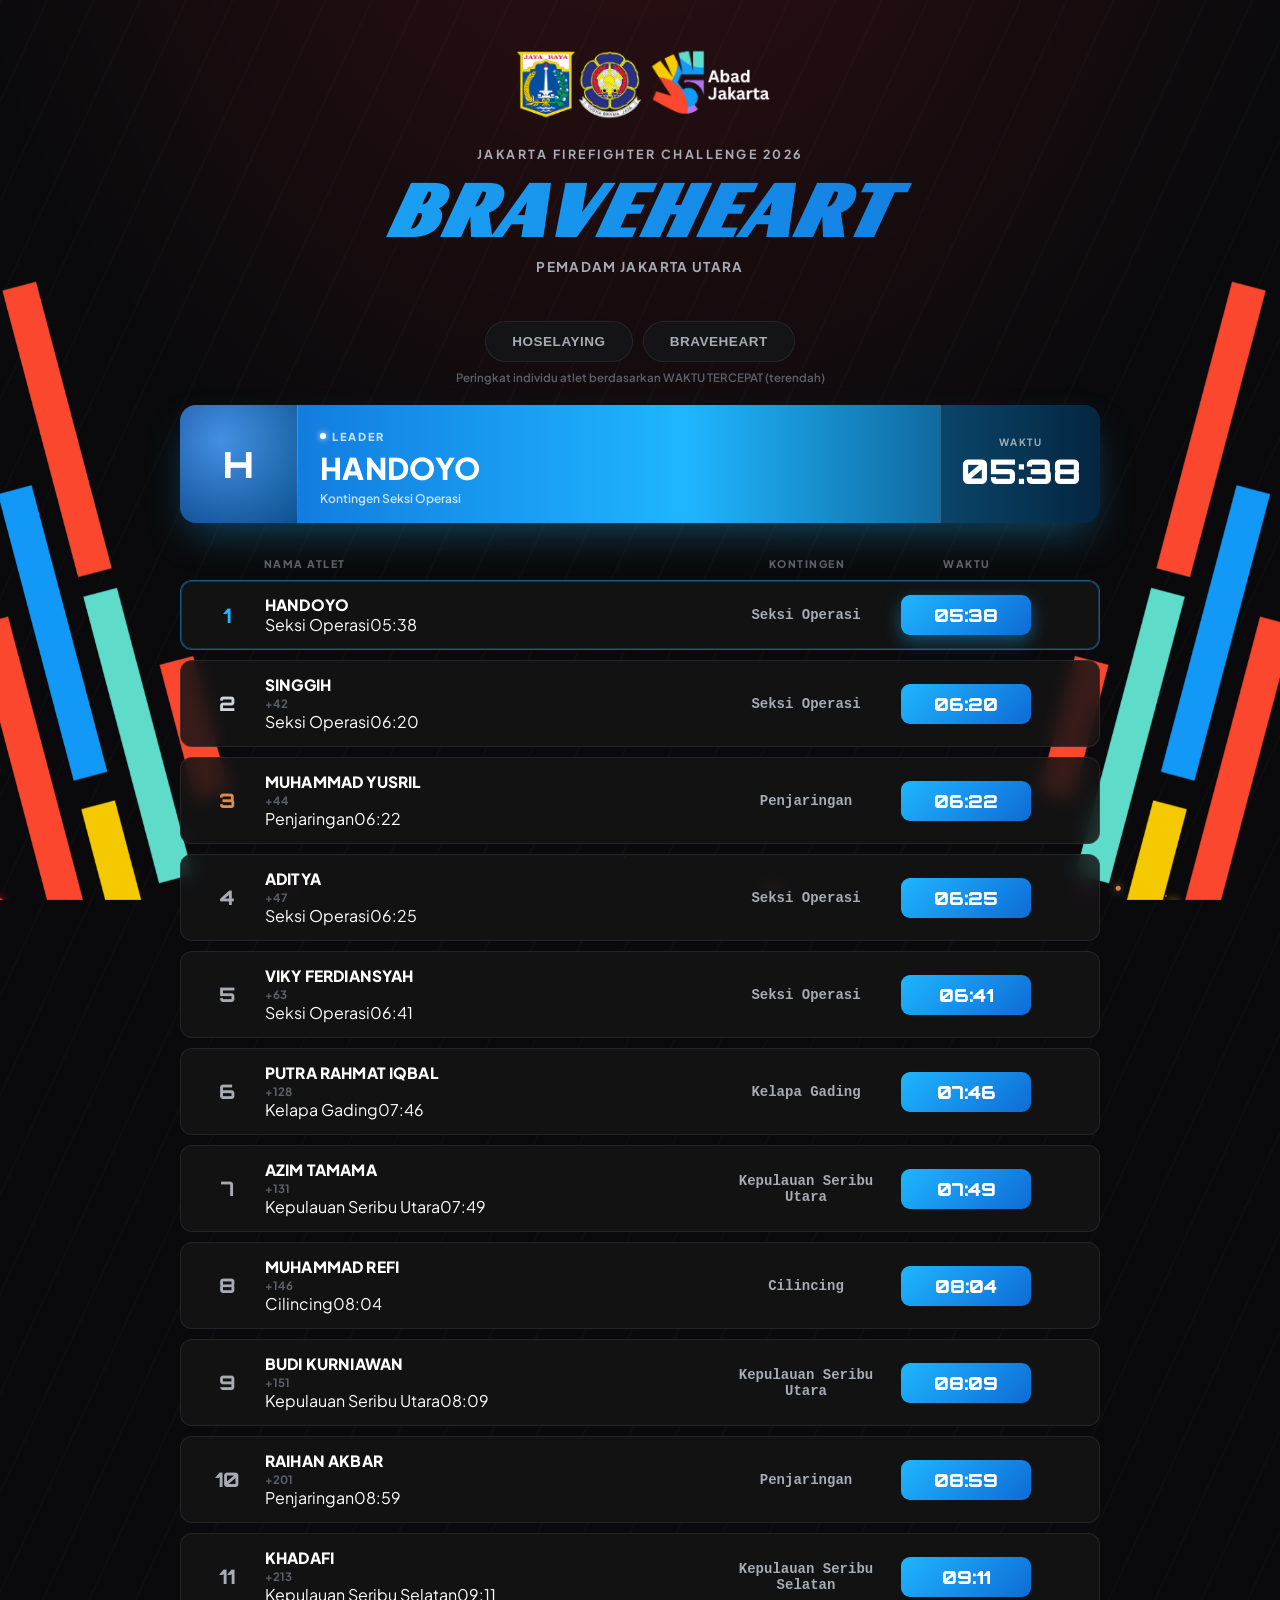
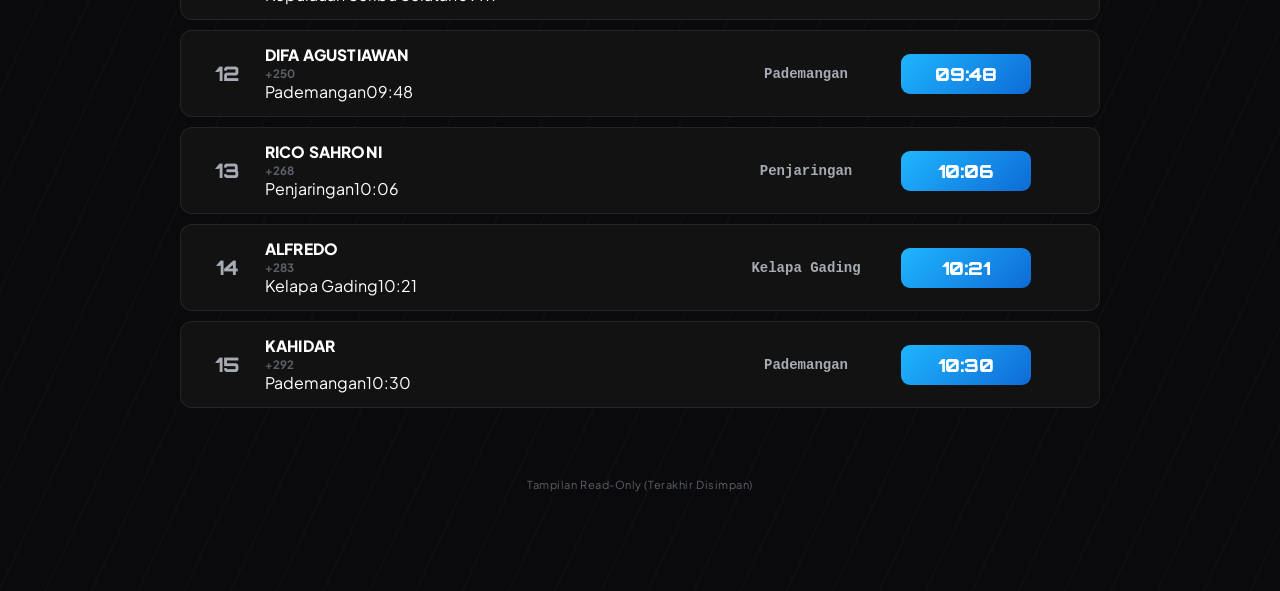
==== index.html @ 5eb6a8ad "Rename JFFC_Standing_Viewer-3.html to index.html" ====
<!DOCTYPE html>
<html lang="id">
<head>
  <meta charset="UTF-8">
  <meta name="viewport" content="width=device-width, initial-scale=1.0">
  <title>JFFC 2026 — Standing Kontingen (Read Only)</title>
  
  <!-- Memanggil Fonts (Termasuk Racing Sans One untuk gaya MotoGP) -->
  <link rel="preconnect" href="https://fonts.googleapis.com">
  <link rel="preconnect" href="https://fonts.gstatic.com" crossorigin>
  <link href="https://fonts.googleapis.com/css2?family=Orbitron:wght@600;800;900&family=Plus+Jakarta+Sans:wght@400;500;600;700;800&family=Racing+Sans+One&display=swap" rel="stylesheet">
  
  <link rel="stylesheet" href="style.css">
  <style>
    /* Menghilangkan hover klik dan menyembunyikan tombol input/delete */
    .row:hover { border-color: var(--line); background: rgba(20,20,22,0.85); cursor: default; }
    .row-actions { display: none !important; }
    .fab-stack { display: none !important; }
    .top-actions { display: none !important; }
  </style>
</head>
<body>
  
  <canvas id="fireCanvas"></canvas>
  <img src="assets/bghutjak_kiri.png" class="bg-kiri" alt="Ornamen Kiri">
  <img src="assets/bghutjak_kanan.png" class="bg-kanan" alt="Ornamen Kanan">
  
  <div id="app">

    <div class="hero">
      <img src="assets/logodamjak5.png" alt="Logo Damkar" class="main-logo">
      <div class="eyebrow">Jakarta Firefighter Challenge 2026</div>
      <h1 id="heroTitle">HOSELAYING</h1>
      <div class="sub">Pemadam Jakarta Utara</div>
    </div>

    <div class="tabs">
      <button class="tab-btn active hl" id="tabHL">Hoselaying</button>
      <button class="tab-btn" id="tabBH">Braveheart</button>
    </div>
    <div class="rule-hint" id="ruleHint">Peringkat berdasarkan Nilai Akhir/Score TERTINGGI</div>

    <div class="leader-banner" id="leaderBanner"></div>

    <div class="table-wrap cat-hl" id="tableWrap">
      <div class="table-head" id="headHL">
        <span></span><span>Kontingen</span><span style="text-align:center">Nilai</span><span style="text-align:center">Waktu</span><span style="text-align:center">Score</span><span></span>
      </div>
      <div class="table-head" id="headBH" style="display:none">
        <span></span><span>Nama Atlet</span><span style="text-align:center">Kontingen</span><span style="text-align:center">Waktu</span><span></span>
      </div>
      <div id="tableBody"></div>
    </div>
    <footer>Tampilan Read-Only (Terakhir Disimpan)</footer>
  </div>

  <script>
    const data = [{"id":"1783568136702lv8m4olq4od","kategori":"Braveheart","kontingen":"Seksi Operasi","namaAtlet":"Singgih","waktu":"06:20","score":380},{"id":"1783568634407by880n6ll7a","kategori":"Braveheart","kontingen":"Seksi Operasi","namaAtlet":"Viky Ferdiansyah","waktu":"06:41","score":401},{"id":"178356865832271t6eifddo6","kategori":"Braveheart","kontingen":"Seksi Operasi","namaAtlet":"Handoyo","waktu":"05:38","score":338},{"id":"1783568676958vb7jh1fm4fg","kategori":"Braveheart","kontingen":"Penjaringan","namaAtlet":"Raihan Akbar","waktu":"08:59","score":539},{"id":"1783568720892887e3ipnd13","kategori":"Braveheart","kontingen":"Kepulauan Seribu Utara","namaAtlet":"Budi Kurniawan","waktu":"08:09","score":489},{"id":"1783568751882sh69iyj903l","kategori":"Braveheart","kontingen":"Kelapa Gading","namaAtlet":"Alfredo","waktu":"10:21","score":621},{"id":"17835687822632am468qv7j9","kategori":"Braveheart","kontingen":"Pademangan","namaAtlet":"Kahidar","waktu":"10:30","score":630},{"id":"17835688264747qufwxn9ay8","kategori":"Braveheart","kontingen":"Penjaringan","namaAtlet":"Rico Sahroni","waktu":"10:06","score":606},{"id":"1783571895767swfv9t2103","kategori":"Braveheart","kontingen":"Cilincing","namaAtlet":"Muhammad Refi","waktu":"08:04","score":484},{"id":"17835719177348zbx0tc4pyq","kategori":"Braveheart","kontingen":"Kepulauan Seribu Selatan","namaAtlet":"Khadafi","waktu":"09:11","score":551},{"id":"1783571949579glwvq6ll4rq","kategori":"Braveheart","kontingen":"Pademangan","namaAtlet":"Difa Agustiawan","waktu":"09:48","score":588},{"id":"1783572352032p0i48je716q","kategori":"Braveheart","kontingen":"Seksi Operasi","namaAtlet":"Aditya","waktu":"06:25","score":385},{"id":"1783581178693795upj6fha5","kategori":"Braveheart","kontingen":"Kelapa Gading","namaAtlet":"Putra Rahmat Iqbal","waktu":"07:46","score":466},{"id":"1783581212555ctat87zo10k","kategori":"Braveheart","kontingen":"Penjaringan","namaAtlet":"Muhammad Yusril","waktu":"06:22","score":382},{"id":"1783581791385d3uiraj4jy7","kategori":"Braveheart","kontingen":"Kepulauan Seribu Utara","namaAtlet":"Azim Tamama","waktu":"07:49","score":469}];
    let activeCat = 'Braveheart';

    const canvas = document.getElementById('fireCanvas');
    const ctx = canvas.getContext('2d');
    let sparks = [];
    function resizeCanvas() { canvas.width = window.innerWidth; canvas.height = window.innerHeight; }
    window.addEventListener('resize', resizeCanvas); resizeCanvas();
    class Spark {
        constructor() {
            this.x = Math.random() * canvas.width;
            this.y = canvas.height + Math.random() * 100;
            this.size = Math.random() * 4 + 1;
            this.speedY = Math.random() * -3 - 1;
            this.speedX = Math.random() * 2 - 1;
            this.life = 1;
            const colors = ['#ffc93c', '#ff2d3b', '#e08a4b', '#ff7b00'];
            this.color = colors[Math.floor(Math.random() * colors.length)];
        }
        update() {
            this.x += this.speedX; this.y += this.speedY;
            if (this.size > 0.1) this.size -= 0.03;
            this.life -= 0.005;
        }
        draw() {
            ctx.globalAlpha = Math.max(0, this.life);
            ctx.fillStyle = this.color; ctx.shadowBlur = 10; ctx.shadowColor = this.color;
            ctx.beginPath(); ctx.arc(this.x, this.y, this.size, 0, Math.PI * 2); ctx.fill();
            ctx.shadowBlur = 0;
        }
    }
    function animate() {
        ctx.clearRect(0, 0, canvas.width, canvas.height);
        if (sparks.length < 150) sparks.push(new Spark());
        for (let i = 0; i < sparks.length; i++) {
            sparks[i].update(); sparks[i].draw();
            if (sparks[i].life <= 0 || sparks[i].size <= 0.1) { sparks.splice(i, 1); i--; }
        }
        requestAnimationFrame(animate);
    }
    animate();

    const leaderBanner = document.getElementById('leaderBanner');
    const tableBody = document.getElementById('tableBody');
    const tableWrap = document.getElementById('tableWrap');
    const headHL = document.getElementById('headHL');
    const headBH = document.getElementById('headBH');
    const heroTitle = document.getElementById('heroTitle');
    const ruleHint = document.getElementById('ruleHint');
    const tabHL = document.getElementById('tabHL');
    const tabBH = document.getElementById('tabBH');

    const CAT_INFO = {
      Hoselaying: { cls:'hl', rule:'Peringkat berdasarkan Nilai Akhir/Score TERTINGGI', order:'desc' },
      Braveheart: { cls:'bh', rule:'Peringkat individu atlet berdasarkan WAKTU TERCEPAT (terendah)', order:'asc' }
    };
    function fmtNum(n){ const num = Number(n)||0; return num % 1 === 0 ? num.toString() : num.toFixed(2); }
    function escapeHtml(str){ return String(str).replace(/[&<>"']/g, c => ({'&':'&amp;','<':'&lt;','>':'&gt;','"':'&quot;',"'":'&#39;'}[c])); }
    function initials(name){ return String(name).trim().split(/\s+/).map(w=>w[0]).join('').slice(0,2).toUpperCase(); }
    
    function getSorted(cat){
      const rows = data.filter(d=>d.kategori === cat);
      const order = CAT_INFO[cat].order;
      return [...rows].sort((a,b)=> order === 'asc' ? (a.score-b.score) : (b.score-a.score));
    }
    
    function render(){
      heroTitle.textContent = activeCat.toUpperCase();
      heroTitle.classList.toggle('braveheart', activeCat === 'Braveheart');
      ruleHint.textContent = CAT_INFO[activeCat].rule;
      tabHL.classList.toggle('active', activeCat==='Hoselaying');
      tabBH.classList.toggle('active', activeCat==='Braveheart');
      tableWrap.classList.toggle('cat-hl', activeCat==='Hoselaying');
      tableWrap.classList.toggle('cat-bh', activeCat==='Braveheart');
      headHL.style.display = activeCat==='Hoselaying' ? 'grid' : 'none';
      headBH.style.display = activeCat==='Braveheart' ? 'grid' : 'none';

      const info = CAT_INFO[activeCat];
      const sorted = getSorted(activeCat);
      const leaderScore = sorted.length ? sorted[0].score : 0;
      const isBH = activeCat === 'Braveheart';

      if(sorted.length === 0){
        leaderBanner.innerHTML = '<div class="leader-empty">Belum ada data untuk kategori ' + activeCat + '.</div>';
        tableBody.innerHTML = '<div class="empty-state"><p>Tabel standing masih kosong</p></div>';
        return;
      }

      const l = sorted[0];
      const leadName = isBH ? l.namaAtlet : l.kontingen;
      const leadMeta = isBH ? ('Kontingen ' + escapeHtml(l.kontingen)) : ('Nilai ' + fmtNum(l.nilai) + ' &middot; Waktu ' + (l.waktu || '—'));
      leaderBanner.innerHTML = `
        <div class="leader-card ${info.cls}">
          <div class="leader-avatar">${initials(leadName)}</div>
          <div class="leader-mid">
            <div class="leader-tag"><span class="dot"></span>Leader</div>
            <div class="leader-name">${escapeHtml(leadName)}</div>
            <div class="leader-meta">${leadMeta}</div>
          </div>
          <div class="leader-score-box">
            <div class="lbl">${isBH ? 'Waktu' : 'Score'}</div>
            <div class="val">${isBH ? (l.waktu || fmtNum(l.score)) : fmtNum(l.score)}</div>
          </div>
        </div>`;

      tableBody.innerHTML = sorted.map((row, i)=>{
        const rank = i+1;
        let gapHtml = '';
        if(rank > 1){
          const diff = info.order === 'asc' ? (row.score - leaderScore) : (leaderScore - row.score);
          gapHtml = '<div class="gap">' + (info.order === 'asc' ? '+' : '-') + fmtNum(Math.abs(diff)) + '</div>';
        }
        if(isBH){
          return `
          <div class="row rank-${rank} bh">
            <div class="rank-num">${rank}</div>
            <div class="name-cell">
              <div class="nm">${escapeHtml(row.namaAtlet)}</div>${gapHtml}
              <div class="sub-data"><span>${escapeHtml(row.kontingen)}</span><span>${row.waktu || '—'}</span></div>
            </div>
            <div class="data-cell"><div class="v">${escapeHtml(row.kontingen)}</div></div>
            <div class="score-box bh"><div class="v">${row.waktu || fmtNum(row.score)}</div></div>
          </div>`;
        }
        return `
        <div class="row rank-${rank} hl">
          <div class="rank-num">${rank}</div>
          <div class="name-cell">
            <div class="nm">${escapeHtml(row.kontingen)}</div>${gapHtml}
            <div class="sub-data"><span>Nilai ${fmtNum(row.nilai)}</span><span>${row.waktu || '—'}</span></div>
          </div>
          <div class="data-cell"><div class="v">${fmtNum(row.nilai)}</div></div>
          <div class="data-cell"><div class="v">${row.waktu || '—'}</div></div>
          <div class="score-box hl"><div class="v">${fmtNum(row.score)}</div></div>
        </div>`;
      }).join('');
    }

    tabHL.addEventListener('click', ()=> { activeCat = 'Hoselaying'; render(); });
    tabBH.addEventListener('click', ()=> { activeCat = 'Braveheart'; render(); });
    render();
  </script>
</body>
</html>
---- style.css ----
:root {
  --bg-deep: #0a0a0c;
  --bg-panel: #141416;
  --bg-panel-2: #1b1b1e;
  --line: rgba(255, 255, 255, 0.08);
  --red-1: #ff2d3b;
  --red-2: #b8091a;
  --water-1: #1fb6ff;
  --water-2: #0e6bd6;
  --gold: #ffc93c;
  --silver: #cfd4da;
  --bronze: #e08a4b;
  --text-hi: #ffffff;
  --text-mid: #a7abb3;
  --text-dim: #5c6068;
}

* { box-sizing: border-box; }

html, body {
  margin: 0; padding: 0; min-height: 100%;
  background-color: var(--bg-deep);
  color: var(--text-hi);
  font-family: 'Plus Jakarta Sans', sans-serif;
  overflow-x: hidden;
}

#app {
  position: relative;
  min-height: 100vh;
  background:
    repeating-linear-gradient(115deg, rgba(255,255,255,0.015) 0px, rgba(255,255,255,0.015) 2px, transparent 2px, transparent 42px),
    radial-gradient(ellipse 90% 60% at 50% -10%, rgba(255,45,59,0.16), transparent 60%);
}

/* ===== BACKGROUND & SPARKS ===== */
#fireCanvas {
  position: fixed; top: 0; left: 0; width: 100%; height: 100%;
  z-index: 1; pointer-events: none;
}
.bg-kiri, .bg-kanan {
  position: fixed; bottom: 0; z-index: 2;
  width: 40vw; max-width: 350px; pointer-events: none;
}
.bg-kiri { left: 0; }
.bg-kanan { right: 0; }

/* Tombol Fullscreen tanpa header */
.top-actions {
  position: absolute;
  top: 20px;
  right: 20px;
  z-index: 30;
}
.icon-btn {
  width: 42px; height: 42px; border-radius: 10px;
  border: 1px solid var(--line); background: var(--bg-panel);
  color: var(--text-mid); display: flex; align-items: center; justify-content: center;
  cursor: pointer; transition: .18s;
}
.icon-btn:hover { color: var(--text-hi); border-color: rgba(255, 255, 255, 0.2); background: var(--bg-panel-2); }
.icon-btn svg { width: 19px; height: 19px; }

/* ===== HERO TITLE & LOGO ===== */
.hero { text-align: center; padding: 40px 20px 22px; position: relative; z-index: 5; }
.main-logo {
  height: 90px;
  margin: 0 auto 16px auto;
  display: block;
  object-fit: contain;
}
.hero .eyebrow {
  font-size: 12.5px; font-weight: 700; letter-spacing: .2em; text-transform: uppercase;
  color: var(--text-mid); margin-bottom: 8px;
}
.hero h1 {
  margin: 0; 
  /* FONT GAYA MOTOGP */
  font-family: 'Racing Sans One', sans-serif; 
  font-style: italic; 
  letter-spacing: 0.05em; 
  text-transform: uppercase;
  font-size: clamp(40px, 9vw, 80px); line-height: 1;
  background: linear-gradient(90deg, var(--red-1), var(--red-2));
  -webkit-background-clip: text; background-clip: text; color: transparent;
  transition: .25s;
}
.hero h1.braveheart { background: linear-gradient(90deg, var(--water-1), var(--water-2)); -webkit-background-clip: text; background-clip: text; }
.hero .sub { margin-top: 8px; font-size: 13.5px; font-weight: 700; color: var(--text-mid); letter-spacing: .1em; text-transform: uppercase; }

/* ===== CATEGORY TABS ===== */
.tabs { display: flex; justify-content: center; gap: 10px; margin: 24px 20px 8px; position: relative; z-index: 5; }
.tab-btn {
  padding: 12px 26px; border-radius: 999px; border: 1px solid var(--line);
  background: var(--bg-panel); color: var(--text-mid); font-size: 13.5px; font-weight: 800;
  letter-spacing: .04em; text-transform: uppercase; cursor: pointer; transition: .18s;
}
.tab-btn.active.hl { background: linear-gradient(135deg, var(--red-1), var(--red-2)); color: #fff; border: none; box-shadow: 0 6px 18px rgba(255, 45, 59, 0.35); }
.tab-btn.active.bh { background: linear-gradient(135deg, var(--water-1), var(--water-2)); color: #fff; border: none; box-shadow: 0 6px 18px rgba(31, 182, 255, 0.35); }
.tab-btn:hover { color: #fff; }
.rule-hint { text-align: center; position: relative; z-index: 5; font-size: 11.5px; color: var(--text-dim); margin: 0 20px 20px; font-weight: 600; }

/* ===== LEADER BANNER ===== */
.leader-banner { max-width: 960px; margin: 0 auto 34px; padding: 0 20px; position: relative; z-index: 5; }
.leader-card { display: flex; align-items: center; gap: 0; border-radius: 16px; overflow: hidden; box-shadow: 0 18px 40px -10px rgba(255, 45, 59, 0.35); min-height: 118px; }
.leader-card.hl { background: linear-gradient(90deg, var(--red-2) 0%, var(--red-1) 55%, #7a0812 100%); }
.leader-card.bh { background: linear-gradient(90deg, var(--water-2) 0%, var(--water-1) 55%, #063a63 100%); box-shadow: 0 18px 40px -10px rgba(31, 182, 255, 0.35); }
.leader-avatar {
  width: 118px; min-width: 118px; height: 118px;
  background: radial-gradient(circle at 35% 30%, rgba(255, 255, 255, 0.22), rgba(0, 0, 0, 0.35));
  display: flex; align-items: center; justify-content: center;
  font-family: 'Orbitron', sans-serif; font-weight: 900; font-size: 36px; color: #fff;
  border-right: 1px solid rgba(255, 255, 255, 0.15);
}
.leader-mid { flex: 1; padding: 14px 22px; min-width: 0; }
.leader-tag { display: inline-flex; align-items: center; gap: 6px; font-size: 11px; font-weight: 800; letter-spacing: .18em; text-transform: uppercase; color: rgba(255, 255, 255, 0.75); margin-bottom: 6px; }
.leader-tag .dot { width: 6px; height: 6px; border-radius: 50%; background: #fff; box-shadow: 0 0 6px #fff; }
.leader-name { font-weight: 800; letter-spacing: .01em; font-size: clamp(19px, 3.4vw, 30px); color: #fff; text-transform: uppercase; white-space: nowrap; overflow: hidden; text-overflow: ellipsis; }
.leader-meta { font-size: 12px; color: rgba(255, 255, 255, 0.75); font-weight: 600; margin-top: 4px; }
.leader-score-box { width: 160px; min-width: 160px; height: 118px; background: rgba(0, 0, 0, 0.35); display: flex; flex-direction: column; align-items: center; justify-content: center; border-left: 1px solid rgba(255, 255, 255, 0.15); padding: 0 8px; }
.leader-score-box .lbl { font-size: 10px; font-weight: 700; letter-spacing: .16em; color: rgba(255, 255, 255, 0.6); margin-bottom: 2px; text-transform: uppercase; }
.leader-score-box .val { font-family: 'Orbitron', sans-serif; font-weight: 900; font-size: clamp(22px, 3.6vw, 34px); color: #fff; text-align: center; }
.leader-empty { text-align: center; padding: 30px; color: var(--text-dim); font-size: 13px; font-weight: 600; border: 1px dashed var(--line); border-radius: 14px; background: rgba(20,20,22,0.8); backdrop-filter: blur(5px); }

/* ===== TABLE ===== */
.table-wrap { max-width: 960px; margin: 0 auto 50px; padding: 0 20px; position: relative; z-index: 5; }
.table-head { display: grid; gap: 10px; padding: 0 18px 10px; align-items: center; }
.table-head span { font-size: 10.5px; font-weight: 800; letter-spacing: .14em; text-transform: uppercase; color: var(--text-dim); }
.table-wrap.cat-hl .table-head, .table-wrap.cat-hl .row { grid-template-columns: 56px 1fr 100px 110px 130px 40px; }
.table-wrap.cat-bh .table-head, .table-wrap.cat-bh .row { grid-template-columns: 56px 1fr 170px 130px 40px; }

.row { display: grid; gap: 10px; align-items: center; background: rgba(20,20,22,0.85); backdrop-filter: blur(8px); border: 1px solid var(--line); border-radius: 12px; padding: 14px 18px; margin-bottom: 10px; transition: .15s; cursor: pointer; }
.row:hover { border-color: rgba(255, 255, 255, 0.18); background: rgba(27,27,30,0.95); }
.row.rank-1.hl { border-color: rgba(255, 45, 59, 0.45); box-shadow: 0 0 0 1px rgba(255, 45, 59, 0.2) inset; }
.row.rank-1.bh { border-color: rgba(31, 182, 255, 0.45); box-shadow: 0 0 0 1px rgba(31, 182, 255, 0.2) inset; }

.rank-num { font-family: 'Orbitron', sans-serif; font-weight: 800; font-size: 20px; color: var(--text-mid); text-align: center; }
.row.rank-1.hl .rank-num { color: var(--red-1); }
.row.rank-1.bh .rank-num { color: var(--water-1); }
.row.rank-2 .rank-num { color: var(--silver); }
.row.rank-3 .rank-num { color: var(--bronze); }

.name-cell { min-width: 0; }
.name-cell .nm { font-weight: 800; font-size: 15.5px; text-transform: uppercase; letter-spacing: .01em; color: var(--text-hi); white-space: nowrap; overflow: hidden; text-overflow: ellipsis; }
.name-cell .gap { font-size: 11.5px; font-weight: 700; color: var(--text-dim); margin-top: 2px; }

.data-cell { text-align: center; }
.data-cell .v { font-family: 'JetBrains Mono', monospace; font-weight: 700; font-size: 14px; color: var(--text-mid); }

.score-box { border-radius: 9px; padding: 9px 6px; text-align: center; }
.score-box.hl { background: linear-gradient(135deg, var(--red-1), var(--red-2)); }
.score-box.bh { background: linear-gradient(135deg, var(--water-1), var(--water-2)); }
.score-box .v { font-family: 'Orbitron', sans-serif; font-weight: 900; font-size: 18px; color: #fff; }
.row.rank-1.hl .score-box { box-shadow: 0 6px 18px rgba(255, 45, 59, 0.4); }
.row.rank-1.bh .score-box { box-shadow: 0 6px 18px rgba(31, 182, 255, 0.4); }

.row-actions { display: flex; justify-content: flex-end; }
.del-btn { width: 28px; height: 28px; border-radius: 8px; border: 1px solid var(--line); background: transparent; color: var(--text-dim); display: flex; align-items: center; justify-content: center; cursor: pointer; transition: .15s; }
.del-btn:hover { color: var(--red-1); border-color: rgba(255, 45, 59, 0.4); }
.del-btn svg { width: 14px; height: 14px; }

.empty-state { text-align: center; padding: 60px 20px; color: var(--text-dim); background: rgba(20,20,22,0.8); border-radius: 12px; border: 1px dashed var(--line); backdrop-filter: blur(5px); }
.empty-state svg { width: 44px; height: 44px; margin-bottom: 14px; opacity: .5; }
.empty-state p { font-size: 13.5px; font-weight: 600; margin: 0; }

/* ===== FAB ===== */
.fab-stack { position: fixed; bottom: 26px; right: 26px; z-index: 35; display: flex; flex-direction: column; gap: 12px; align-items: flex-end; }
.fab { display: flex; align-items: center; gap: 9px; padding: 15px 22px; border-radius: 999px; border: none; cursor: pointer; font-size: 14px; font-weight: 800; letter-spacing: .01em; transition: .18s; }
.fab.primary { background: linear-gradient(135deg, var(--red-1), var(--red-2)); color: #fff; box-shadow: 0 10px 28px -6px rgba(255, 45, 59, 0.55); }
.fab.secondary { background: var(--bg-panel); color: var(--text-hi); border: 1px solid var(--line); box-shadow: 0 10px 24px -8px rgba(0, 0, 0, 0.5); }
.fab:hover { transform: translateY(-2px); }
.fab svg { width: 18px; height: 18px; }

/* ===== DRAWER INPUT ===== */
.overlay { position: fixed; inset: 0; background: rgba(0, 0, 0, 0.6); backdrop-filter: blur(3px); opacity: 0; pointer-events: none; transition: opacity .25s ease; z-index: 50; }
.overlay.open { opacity: 1; pointer-events: auto; }
.drawer { position: fixed; top: 0; right: 0; height: 100%; width: min(440px, 92vw); background: var(--bg-panel); border-left: 1px solid var(--line); transform: translateX(100%); transition: transform .3s cubic-bezier(.4, 0, .2, 1); z-index: 60; display: flex; flex-direction: column; overflow: hidden; }
.drawer.open { transform: translateX(0); }
.drawer-head { padding: 22px 24px; border-bottom: 1px solid var(--line); display: flex; align-items: center; justify-content: space-between; }
.drawer-head h2 { margin: 0; font-size: 16px; font-weight: 800; }
.drawer-body { flex: 1; overflow-y: auto; padding: 22px 24px 40px; }
.drawer-body::-webkit-scrollbar { width: 6px; }
.drawer-body::-webkit-scrollbar-thumb { background: rgba(255, 255, 255, 0.12); border-radius: 99px; }

.field { margin-bottom: 20px; }
.field label { display: block; font-size: 11.5px; font-weight: 700; text-transform: uppercase; letter-spacing: .08em; color: var(--text-dim); margin-bottom: 9px; }
select, .text-input, .num-input {
  width: 100%; padding: 13px 14px; border-radius: 10px; font-size: 14px; font-weight: 600;
  background: var(--bg-panel-2); border: 1px solid var(--line); color: var(--text-hi);
  font-family: inherit; appearance: none;
}
select {
  background-image: url("data:image/svg+xml;utf8,<svg xmlns='http://www.w3.org/2000/svg' viewBox='0 0 24 24' fill='none' stroke='%23a7abb3' stroke-width='2'><path d='M6 9l6 6 6-6'/></svg>");
  background-repeat: no-repeat; background-position: right 14px center; background-size: 16px;
}
.toggle-group { display: flex; gap: 8px; }
.toggle-opt { flex: 1; padding: 12px 10px; border-radius: 10px; text-align: center; font-size: 13px; font-weight: 700; background: var(--bg-panel-2); border: 1px solid var(--line); color: var(--text-mid); cursor: pointer; transition: .15s; }
.toggle-opt.active.hl { background: linear-gradient(135deg, var(--red-1), var(--red-2)); color: #fff; border: none; }
.toggle-opt.active.bh { background: linear-gradient(135deg, var(--water-1), var(--water-2)); color: #fff; border: none; }
.toggle-opt.disabled { opacity: .5; pointer-events: none; }
.row2 { display: flex; gap: 12px; }
.row2 .field { flex: 1; }
.hint { font-size: 11.5px; color: var(--text-dim); line-height: 1.5; margin-top: 8px; }

.drawer-foot { padding: 18px 24px; border-top: 1px solid var(--line); display: flex; gap: 10px; }
.btn { display: flex; align-items: center; justify-content: center; gap: 8px; padding: 13px 18px; border-radius: 10px; font-size: 14px; font-weight: 700; border: 1px solid var(--line); background: var(--bg-panel-2); color: var(--text-hi); cursor: pointer; transition: .18s; flex: 1; }
.btn.primary { background: linear-gradient(135deg, var(--red-1), var(--red-2)); border: none; color: #fff; }
.btn:hover { opacity: .92; }

footer { text-align: center; padding: 20px 20px 100px; color: var(--text-dim); font-size: 11px; position: relative; z-index: 5; letter-spacing: .05em; }

@media (max-width: 640px) {
  .table-head { display: none; }
  .table-wrap.cat-hl .row { grid-template-columns: 40px 1fr 40px; grid-template-areas: "rank name score" "rank sub score"; row-gap: 4px; }
  .table-wrap.cat-bh .row { grid-template-columns: 40px 1fr 40px; grid-template-areas: "rank name score" "rank sub score"; row-gap: 4px; }
  .rank-num { grid-area: rank; font-size: 17px; }
  .name-cell { grid-area: name; }
  .name-cell .nm { font-size: 14px; }
  .data-cell { display: none; }
  .sub-data { display: flex; gap: 12px; margin-top: 3px; grid-area: sub; }
  .sub-data span { font-size: 11px; color: var(--text-dim); font-weight: 600; font-family: 'JetBrains Mono', monospace; }
  .score-box { grid-area: score; padding: 7px 4px; }
  .score-box .v { font-size: 15px; }
  .row-actions { display: none; }
  .leader-card { flex-wrap: wrap; }
  .leader-avatar { width: 80px; min-width: 80px; height: 80px; font-size: 26px; }
  .leader-score-box { width: 100%; min-width: 100%; height: 60px; border-left: none; border-top: 1px solid rgba(255, 255, 255, 0.15); flex-direction: row; gap: 10px; }
  .fab span { display: none; }
  .fab { padding: 16px; }
}
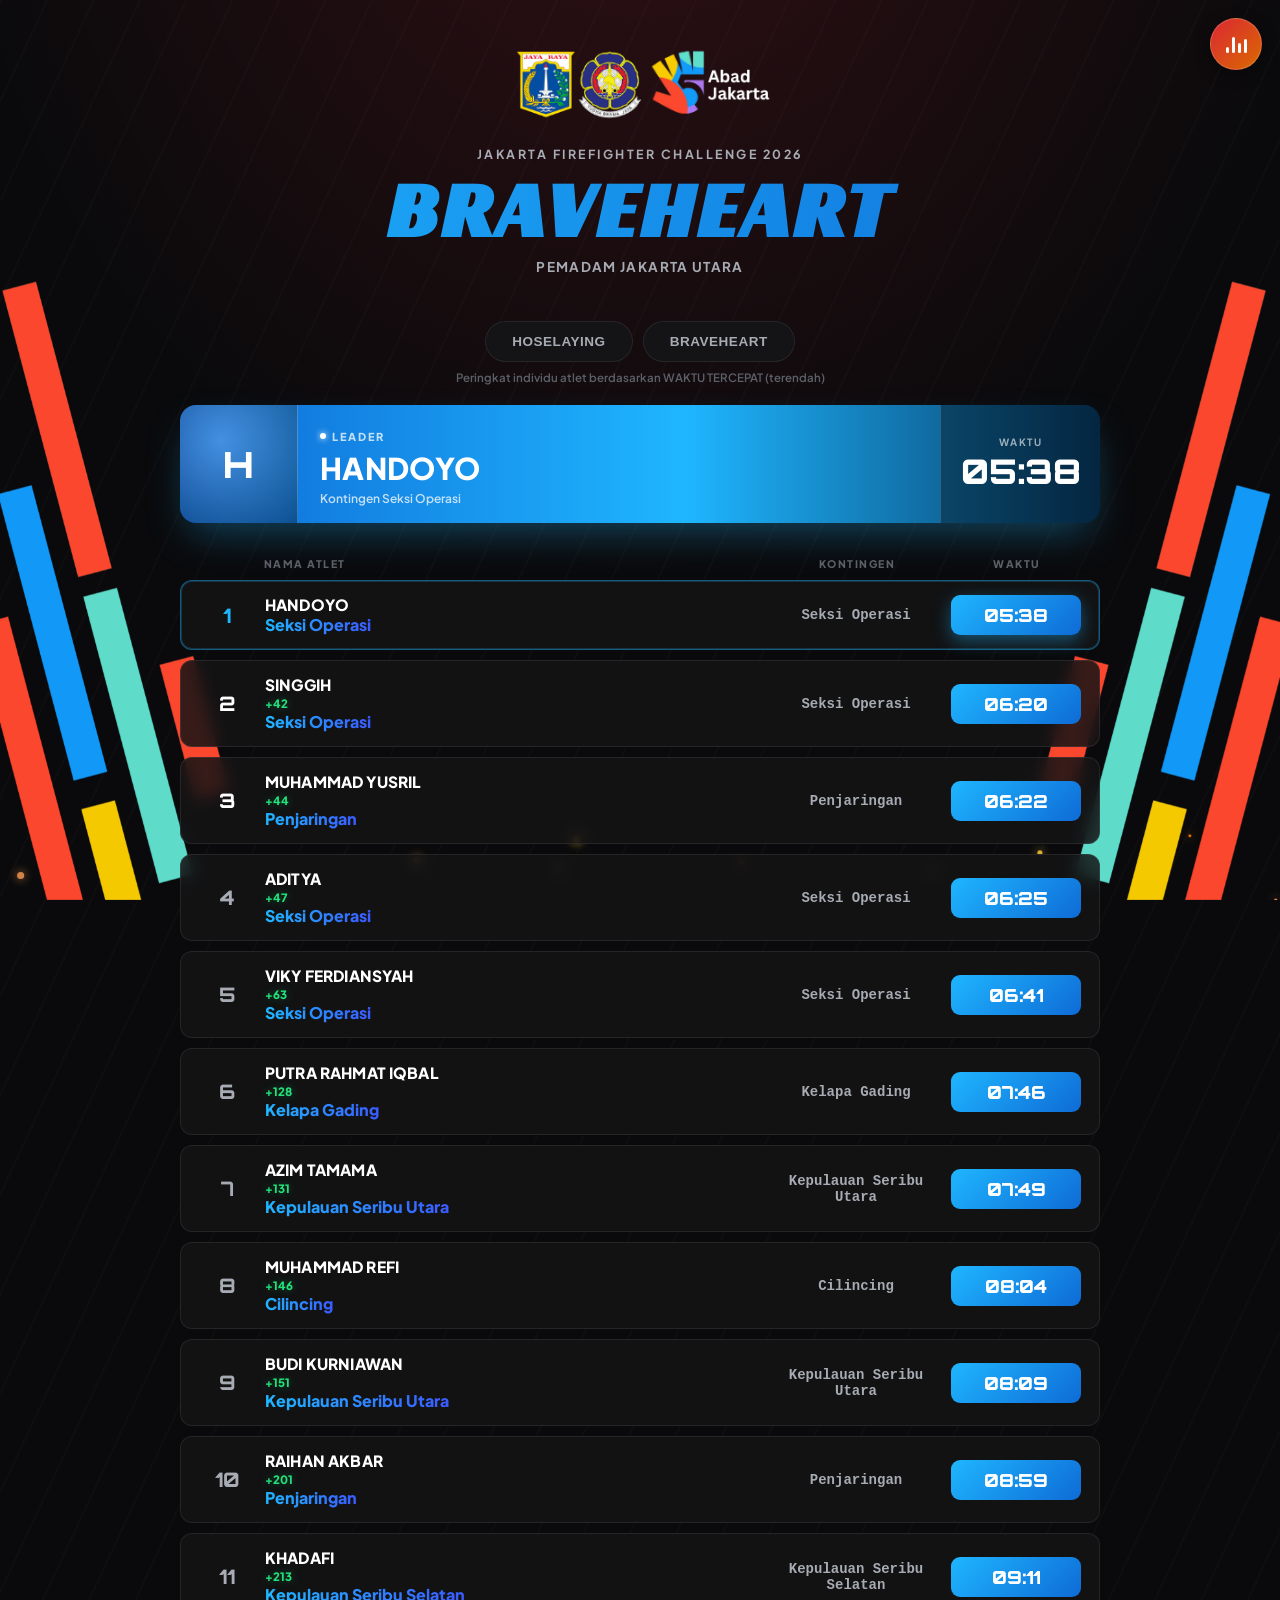
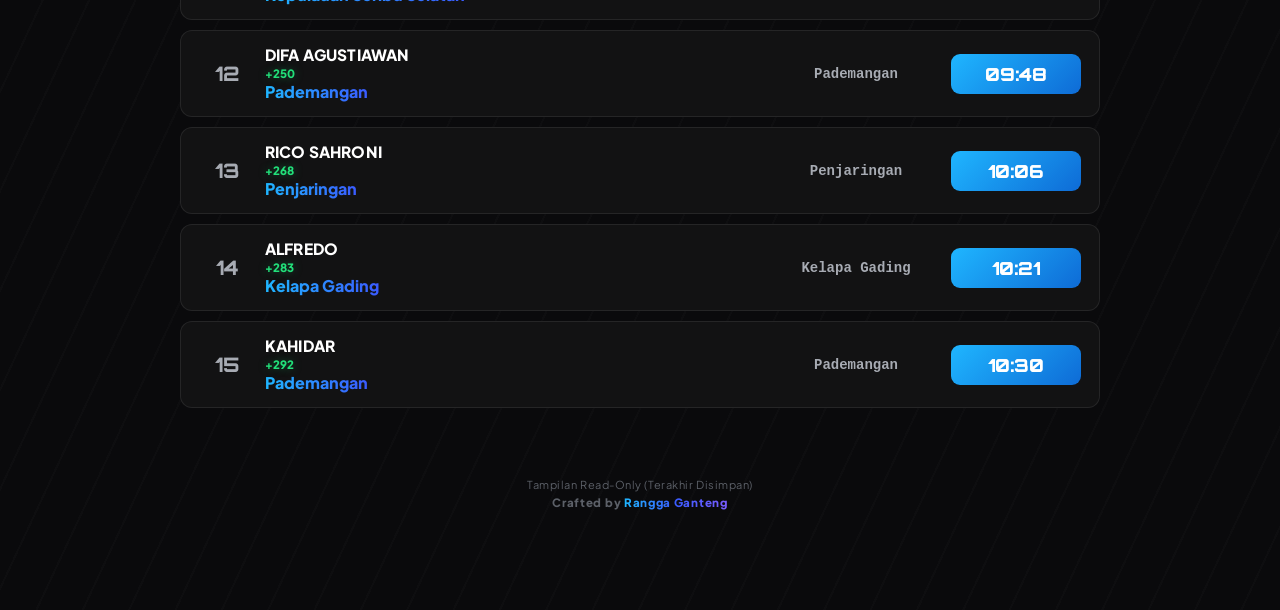
==== commit a29d5626: "Rename JFFC_Standing_Viewer-6.html to index.html" ====
--- a/index.html
+++ b/index.html
@@ -5,14 +5,124 @@
   <meta name="viewport" content="width=device-width, initial-scale=1.0">
   <title>JFFC 2026 — Standing Kontingen (Read Only)</title>
   
-  <!-- Memanggil Fonts (Termasuk Racing Sans One untuk gaya MotoGP) -->
   <link rel="preconnect" href="https://fonts.googleapis.com">
   <link rel="preconnect" href="https://fonts.gstatic.com" crossorigin>
   <link href="https://fonts.googleapis.com/css2?family=Orbitron:wght@600;800;900&family=Plus+Jakarta+Sans:wght@400;500;600;700;800&family=Racing+Sans+One&display=swap" rel="stylesheet">
   
-  <link rel="stylesheet" href="style.css">
   <style>
-    /* Menghilangkan hover klik dan menyembunyikan tombol input/delete */
+    @font-face {
+      font-family: 'MotoGP Display';
+      src: url('font/MotoGPDisplay-Bold.woff') format('woff');
+      font-weight: bold;
+      font-style: normal;
+    }
+    :root {
+      --bg-deep: #0a0a0c; --bg-panel: #141416; --bg-panel-2: #1b1b1e;
+      --line: rgba(255, 255, 255, 0.08); --red-1: #ff2d3b; --red-2: #b8091a;
+      --water-1: #1fb6ff; --water-2: #0e6bd6; --text-hi: #ffffff;
+      --text-mid: #a7abb3; --text-dim: #5c6068;
+    }
+    * { box-sizing: border-box; }
+    html, body { margin: 0; padding: 0; min-height: 100%; background-color: var(--bg-deep); color: var(--text-hi); font-family: 'Plus Jakarta Sans', sans-serif; overflow-x: hidden; }
+    #app { position: relative; min-height: 100vh; background: repeating-linear-gradient(115deg, rgba(255,255,255,0.015) 0px, rgba(255,255,255,0.015) 2px, transparent 2px, transparent 42px), radial-gradient(ellipse 90% 60% at 50% -10%, rgba(255,45,59,0.16), transparent 60%); }
+    #fireCanvas { position: fixed; top: 0; left: 0; width: 100%; height: 100%; z-index: 1; pointer-events: none; }
+    .bg-kiri, .bg-kanan { position: fixed; bottom: 0; z-index: 2; width: 40vw; max-width: 350px; pointer-events: none; }
+    .bg-kiri { left: 0; } .bg-kanan { right: 0; }
+    
+    .hero { text-align: center; padding: 40px 20px 22px; position: relative; z-index: 5; }
+    .main-logo { height: 90px; margin: 0 auto 16px auto; display: block; object-fit: contain; }
+    .hero .eyebrow { font-family: 'Plus Jakarta Sans', sans-serif; font-size: 12.5px; font-weight: 700; letter-spacing: .2em; text-transform: uppercase; color: var(--text-mid); margin-bottom: 8px; }
+    .hero h1 { margin: 0; font-family: 'MotoGP Display', 'Racing Sans One', sans-serif; letter-spacing: 0.05em; text-transform: uppercase; font-size: clamp(40px, 9vw, 80px); line-height: 1; background: linear-gradient(90deg, var(--red-1), var(--red-2)); -webkit-background-clip: text; background-clip: text; color: transparent; transition: .25s; }
+    .hero h1.braveheart { background: linear-gradient(90deg, var(--water-1), var(--water-2)); -webkit-background-clip: text; background-clip: text; }
+    .hero .sub { margin-top: 8px; font-size: 13.5px; font-weight: 700; color: var(--text-mid); letter-spacing: .1em; text-transform: uppercase; }
+    
+    .tabs { display: flex; justify-content: center; gap: 10px; margin: 24px 20px 8px; position: relative; z-index: 5; }
+    .tab-btn { padding: 12px 26px; border-radius: 999px; border: 1px solid var(--line); background: var(--bg-panel); color: var(--text-mid); font-size: 13.5px; font-weight: 800; letter-spacing: .04em; text-transform: uppercase; cursor: pointer; transition: .18s; }
+    .tab-btn.active.hl { background: linear-gradient(135deg, var(--red-1), var(--red-2)); color: #fff; border: none; box-shadow: 0 6px 18px rgba(255, 45, 59, 0.35); }
+    .tab-btn.active.bh { background: linear-gradient(135deg, var(--water-1), var(--water-2)); color: #fff; border: none; box-shadow: 0 6px 18px rgba(31, 182, 255, 0.35); }
+    .rule-hint { text-align: center; position: relative; z-index: 5; font-size: 11.5px; color: var(--text-dim); margin: 0 20px 20px; font-weight: 600; }
+    
+    .leader-banner { max-width: 960px; margin: 0 auto 34px; padding: 0 20px; position: relative; z-index: 5; }
+    .leader-card { display: flex; align-items: center; gap: 0; border-radius: 16px; overflow: hidden; box-shadow: 0 18px 40px -10px rgba(255, 45, 59, 0.35); min-height: 118px; }
+    .leader-card.hl { background: linear-gradient(90deg, var(--red-2) 0%, var(--red-1) 55%, #7a0812 100%); }
+    .leader-card.bh { background: linear-gradient(90deg, var(--water-2) 0%, var(--water-1) 55%, #063a63 100%); box-shadow: 0 18px 40px -10px rgba(31, 182, 255, 0.35); }
+    .leader-avatar { width: 118px; min-width: 118px; height: 118px; background: radial-gradient(circle at 35% 30%, rgba(255, 255, 255, 0.22), rgba(0, 0, 0, 0.35)); display: flex; align-items: center; justify-content: center; font-family: 'Orbitron', sans-serif; font-weight: 900; font-size: 36px; color: #fff; border-right: 1px solid rgba(255, 255, 255, 0.15); }
+    .leader-mid { flex: 1; padding: 14px 22px; min-width: 0; }
+    .leader-tag { font-family: 'Plus Jakarta Sans', sans-serif; display: inline-flex; align-items: center; gap: 6px; font-size: 11px; font-weight: 800; letter-spacing: .18em; text-transform: uppercase; color: rgba(255, 255, 255, 0.75); margin-bottom: 6px; }
+    .leader-tag .dot { width: 6px; height: 6px; border-radius: 50%; background: #fff; box-shadow: 0 0 6px #fff; }
+    .leader-name { font-weight: 800; letter-spacing: .01em; font-size: clamp(19px, 3.4vw, 30px); color: #fff; text-transform: uppercase; white-space: nowrap; overflow: hidden; text-overflow: ellipsis; }
+    .leader-meta { font-size: 12px; color: rgba(255, 255, 255, 0.75); font-weight: 600; margin-top: 4px; }
+    .leader-score-box { width: 160px; min-width: 160px; height: 118px; background: rgba(0, 0, 0, 0.35); display: flex; flex-direction: column; align-items: center; justify-content: center; border-left: 1px solid rgba(255, 255, 255, 0.15); padding: 0 8px; }
+    .leader-score-box .lbl { font-size: 10px; font-weight: 700; letter-spacing: .16em; color: rgba(255, 255, 255, 0.6); margin-bottom: 2px; text-transform: uppercase; }
+    .leader-score-box .val { font-family: 'Orbitron', sans-serif; font-weight: 900; font-size: clamp(22px, 3.6vw, 34px); color: #fff; text-align: center; }
+    
+    .table-wrap { max-width: 960px; margin: 0 auto 50px; padding: 0 20px; position: relative; z-index: 5; }
+    .table-head { display: grid; gap: 10px; padding: 0 18px 10px; align-items: center; }
+    .table-head span { font-size: 10.5px; font-weight: 800; letter-spacing: .14em; text-transform: uppercase; color: var(--text-dim); }
+    
+    .table-wrap.cat-hl .table-head, .table-wrap.cat-hl .row { grid-template-columns: 56px 1fr 100px 110px 130px; }
+    .table-wrap.cat-bh .table-head, .table-wrap.cat-bh .row { grid-template-columns: 56px 1fr 170px 130px; }
+    
+    .row { display: grid; gap: 10px; align-items: center; background: rgba(20,20,22,0.85); backdrop-filter: blur(8px); border: 1px solid var(--line); border-radius: 12px; padding: 14px 18px; margin-bottom: 10px; }
+    .row.rank-1.hl { border-color: rgba(255, 45, 59, 0.45); box-shadow: 0 0 0 1px rgba(255, 45, 59, 0.2) inset; }
+    .row.rank-1.bh { border-color: rgba(31, 182, 255, 0.45); box-shadow: 0 0 0 1px rgba(31, 182, 255, 0.2) inset; }
+    .rank-num { font-family: 'Orbitron', 'Plus Jakarta Sans', sans-serif; font-weight: 800; font-size: 20px; color: var(--text-mid); text-align: center; }
+    .row.rank-1.hl .rank-num { color: var(--red-1); }
+    .row.rank-1.bh .rank-num { color: var(--water-1); }
+    .row.rank-2 .rank-num { color: var(--silver); }
+    .row.rank-3 .rank-num { color: var(--bronze); }
+    
+    .name-cell { min-width: 0; }
+    .name-cell .nm { font-weight: 800; font-size: 15.5px; text-transform: uppercase; letter-spacing: .01em; color: var(--text-hi); white-space: nowrap; overflow: hidden; text-overflow: ellipsis; }
+    .row.bh .sub-data span:first-child { background: linear-gradient(90deg, #1fb6ff, #3a5bff); -webkit-background-clip: text; background-clip: text; color: transparent; font-weight: 800; }
+    .name-cell .gap { font-size: 11.5px; color: #22e07a !important; margin-top: 2px; font-weight: 800; text-shadow: 0 0 10px rgba(34, 224, 122, 0.35); }
+    
+    .data-cell { text-align: center; }
+    .data-cell .v { font-family: 'JetBrains Mono', monospace; font-weight: 700; font-size: 14px; color: var(--text-mid); }
+    .score-box { border-radius: 9px; padding: 9px 6px; text-align: center; }
+    .score-box.hl { background: linear-gradient(135deg, var(--red-1), var(--red-2)); }
+    .score-box.bh { background: linear-gradient(135deg, var(--water-1), var(--water-2)); }
+    .score-box .v { font-family: 'Orbitron', sans-serif; font-weight: 900; font-size: 18px; color: #fff; }
+    .row.rank-1.hl .score-box { box-shadow: 0 6px 18px rgba(255, 45, 59, 0.4); }
+    .row.rank-1.bh .score-box { box-shadow: 0 6px 18px rgba(31, 182, 255, 0.4); }
+    
+    .empty-state { text-align: center; padding: 60px 20px; color: var(--text-dim); background: rgba(20,20,22,0.8); border-radius: 12px; border: 1px dashed var(--line); backdrop-filter: blur(5px); }
+    .empty-state p { font-size: 13.5px; font-weight: 600; margin: 0; }
+    
+    footer { display: flex; flex-direction: column; align-items: center; gap: 4px; padding: 20px 20px 100px; color: var(--text-dim); font-size: 11px; position: relative; z-index: 5; letter-spacing: .05em; }
+    .footer-credit { font-size: 11.5px; font-weight: 800; letter-spacing: .06em; }
+    .footer-credit .name { background: linear-gradient(90deg, #1fb6ff, #3a5bff, #7b5cff); -webkit-background-clip: text; background-clip: text; color: transparent; }
+    
+    #musicToggle { position: fixed; top: 18px; right: 18px; z-index: 999; width: 52px; height: 52px; border-radius: 50%; border: 1px solid rgba(255,255,255,0.18); background: linear-gradient(135deg, rgba(255,45,59,0.85), rgba(255,123,0,0.85)); color: #fff; display: flex; align-items: center; justify-content: center; cursor: pointer; box-shadow: 0 4px 16px rgba(0,0,0,0.35); transition: transform 0.15s ease, box-shadow 0.15s ease, filter 0.2s ease; }
+    #musicToggle:hover { transform: translateY(-2px); box-shadow: 0 6px 20px rgba(0,0,0,0.45); }
+    #musicToggle.muted { filter: grayscale(1) brightness(0.75); }
+    #musicToggle .bars { display: flex; align-items: flex-end; gap: 3px; height: 18px; }
+    #musicToggle .bars span { width: 3px; background: #fff; border-radius: 2px; display: block; animation: musicBar 0.9s ease-in-out infinite; }
+    #musicToggle .bars span:nth-child(1) { height: 6px; animation-delay: 0s; }
+    #musicToggle .bars span:nth-child(2) { height: 16px; animation-delay: 0.15s; }
+    #musicToggle .bars span:nth-child(3) { height: 10px; animation-delay: 0.3s; }
+    #musicToggle .bars span:nth-child(4) { height: 14px; animation-delay: 0.45s; }
+    #musicToggle.muted .bars span { animation-play-state: paused; height: 4px !important; }
+    @keyframes musicBar { 0%, 100% { transform: scaleY(0.4); } 50% { transform: scaleY(1); } }
+    
+    @media (max-width: 640px) {
+      .table-head { display: none; }
+      .table-wrap.cat-hl .row { grid-template-columns: 40px 1fr 40px; grid-template-areas: "rank name score" "rank sub score"; row-gap: 4px; }
+      .table-wrap.cat-bh .row { grid-template-columns: 40px 1fr 40px; grid-template-areas: "rank name score" "rank sub score"; row-gap: 4px; }
+      .rank-num { grid-area: rank; font-size: 17px; }
+      .name-cell { grid-area: name; }
+      .name-cell .nm { font-size: 14px; }
+      .data-cell { display: none; }
+      .sub-data { display: flex; gap: 12px; margin-top: 3px; grid-area: sub; }
+      .sub-data span { font-size: 11px; color: var(--text-dim); font-weight: 600; font-family: 'JetBrains Mono', monospace; }
+      .score-box { grid-area: score; padding: 7px 4px; }
+      .score-box .v { font-size: 15px; }
+      .leader-card { flex-wrap: wrap; }
+      .leader-avatar { width: 80px; min-width: 80px; height: 80px; font-size: 26px; }
+      .leader-score-box { width: 100%; min-width: 100%; height: 60px; border-left: none; border-top: 1px solid rgba(255, 255, 255, 0.15); flex-direction: row; gap: 10px; }
+      #musicToggle { top: 12px; right: 12px; width: 46px; height: 46px; }
+    }
+    
     .row:hover { border-color: var(--line); background: rgba(20,20,22,0.85); cursor: default; }
     .row-actions { display: none !important; }
     .fab-stack { display: none !important; }
@@ -25,6 +135,12 @@
   <img src="assets/bghutjak_kiri.png" class="bg-kiri" alt="Ornamen Kiri">
   <img src="assets/bghutjak_kanan.png" class="bg-kanan" alt="Ornamen Kanan">
   
+  <!-- Audio Music -->
+  <audio id="bgMusic" src="assets/News_Background_Music.mp3" loop preload="auto"></audio>
+  <button id="musicToggle" class="muted" type="button" aria-label="Musik On/Off" title="Musik On/Off">
+    <div class="bars"><span></span><span></span><span></span><span></span></div>
+  </button>
+
   <div id="app">
 
     <div class="hero">
@@ -44,14 +160,18 @@
 
     <div class="table-wrap cat-hl" id="tableWrap">
       <div class="table-head" id="headHL">
-        <span></span><span>Kontingen</span><span style="text-align:center">Nilai</span><span style="text-align:center">Waktu</span><span style="text-align:center">Score</span><span></span>
+        <span></span><span>Kontingen</span><span style="text-align:center">Nilai</span><span style="text-align:center">Waktu</span><span style="text-align:center">Score</span>
       </div>
       <div class="table-head" id="headBH" style="display:none">
-        <span></span><span>Nama Atlet</span><span style="text-align:center">Kontingen</span><span style="text-align:center">Waktu</span><span></span>
+        <span></span><span>Nama Atlet</span><span style="text-align:center">Kontingen</span><span style="text-align:center">Waktu</span>
       </div>
       <div id="tableBody"></div>
     </div>
-    <footer>Tampilan Read-Only (Terakhir Disimpan)</footer>
+    
+    <footer>
+      <div>Tampilan Read-Only (Terakhir Disimpan)</div>
+      <div class="footer-credit">Crafted by <span class="name">Rangga Ganteng</span></div>
+    </footer>
   </div>
 
   <script>
@@ -173,7 +293,7 @@
             <div class="rank-num">${rank}</div>
             <div class="name-cell">
               <div class="nm">${escapeHtml(row.namaAtlet)}</div>${gapHtml}
-              <div class="sub-data"><span>${escapeHtml(row.kontingen)}</span><span>${row.waktu || '—'}</span></div>
+              <div class="sub-data"><span>${escapeHtml(row.kontingen)}</span></div>
             </div>
             <div class="data-cell"><div class="v">${escapeHtml(row.kontingen)}</div></div>
             <div class="score-box bh"><div class="v">${row.waktu || fmtNum(row.score)}</div></div>
@@ -184,7 +304,7 @@
           <div class="rank-num">${rank}</div>
           <div class="name-cell">
             <div class="nm">${escapeHtml(row.kontingen)}</div>${gapHtml}
-            <div class="sub-data"><span>Nilai ${fmtNum(row.nilai)}</span><span>${row.waktu || '—'}</span></div>
+            <div class="sub-data"><span>Nilai ${fmtNum(row.nilai)}</span></div>
           </div>
           <div class="data-cell"><div class="v">${fmtNum(row.nilai)}</div></div>
           <div class="data-cell"><div class="v">${row.waktu || '—'}</div></div>
@@ -196,6 +316,35 @@
     tabHL.addEventListener('click', ()=> { activeCat = 'Hoselaying'; render(); });
     tabBH.addEventListener('click', ()=> { activeCat = 'Braveheart'; render(); });
     render();
+
+    const bgMusic = document.getElementById('bgMusic');
+    const musicToggle = document.getElementById('musicToggle');
+    let musicOn = true; 
+
+    function setMusicState(on){
+      musicOn = on;
+      musicToggle.classList.toggle('muted', !on);
+      if(on){
+        bgMusic.play().catch(()=>{ });
+      } else {
+        bgMusic.pause();
+      }
+    }
+
+    musicToggle.addEventListener('click', ()=> setMusicState(!musicOn));
+    musicToggle.classList.remove('muted');
+
+    bgMusic.play().catch(()=>{
+      const unlock = () => {
+        if(musicOn){ bgMusic.play().catch(()=>{}); }
+        window.removeEventListener('click', unlock);
+        window.removeEventListener('touchstart', unlock);
+        window.removeEventListener('keydown', unlock);
+      };
+      window.addEventListener('click', unlock, { once:true });
+      window.addEventListener('touchstart', unlock, { once:true });
+      window.addEventListener('keydown', unlock, { once:true });
+    });
   </script>
 </body>
 </html>
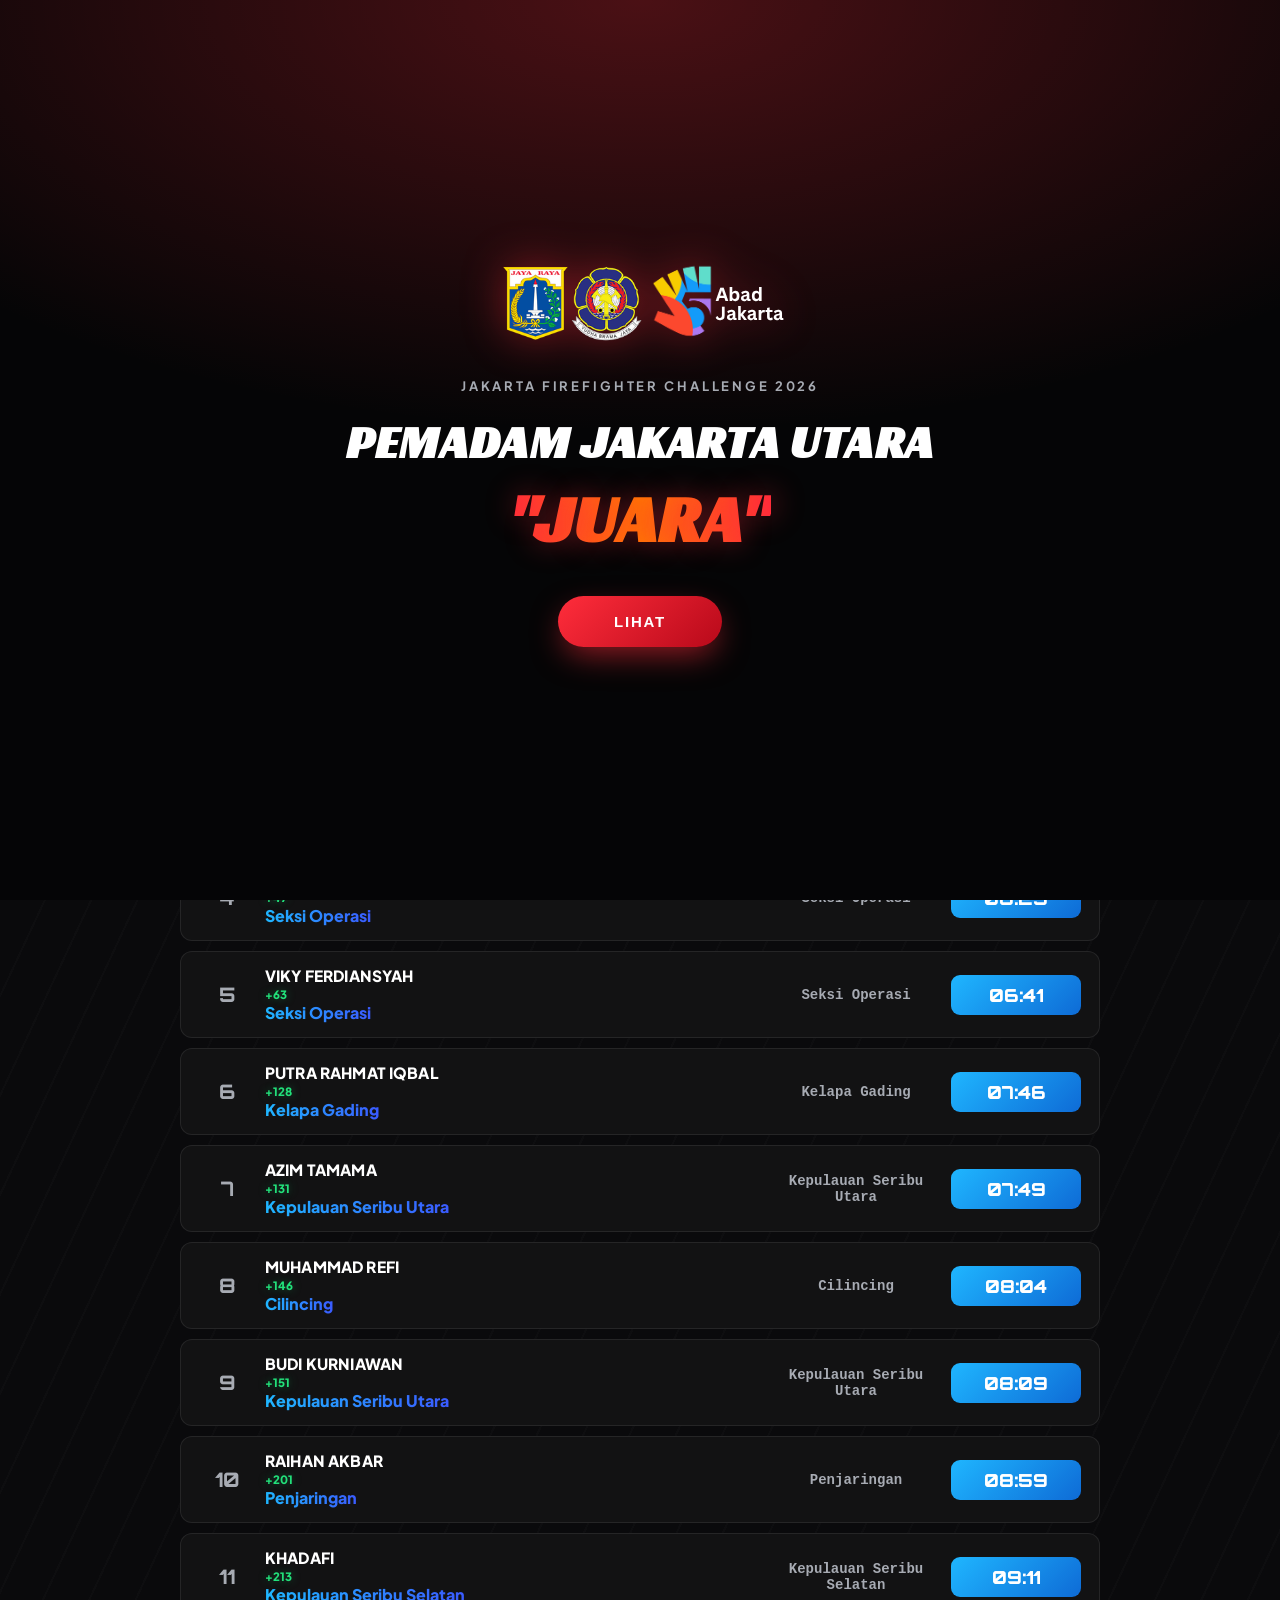
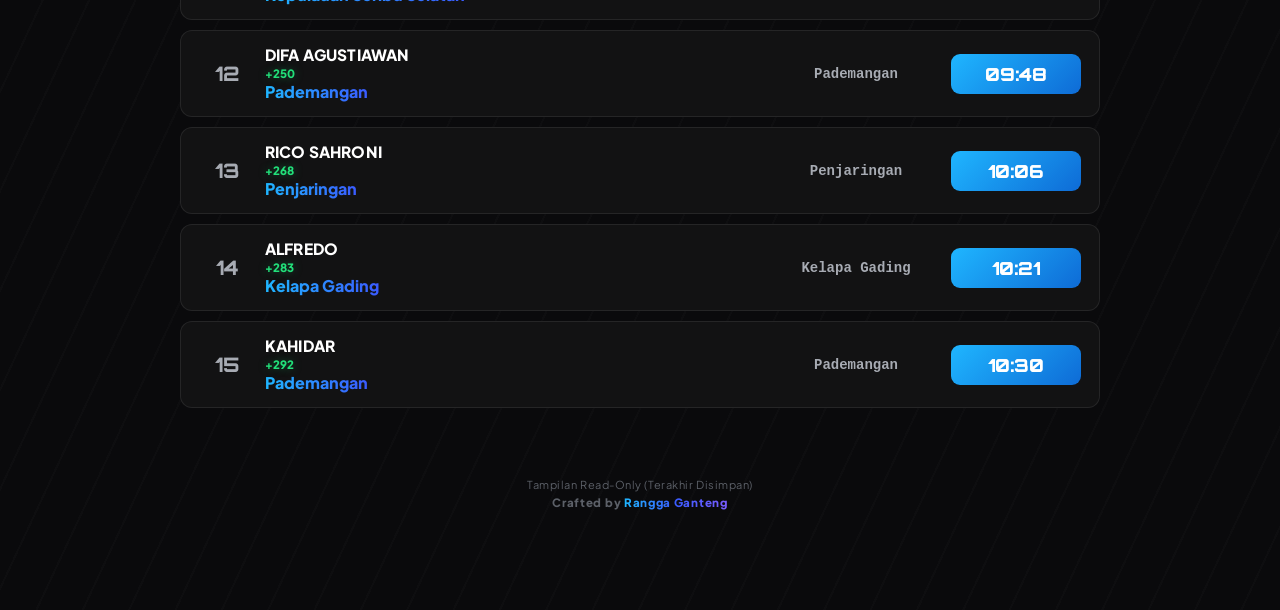
==== commit 12f4c9c9: "Update index.html" ====
--- a/index.html
+++ b/index.html
@@ -46,7 +46,9 @@
     .leader-card { display: flex; align-items: center; gap: 0; border-radius: 16px; overflow: hidden; box-shadow: 0 18px 40px -10px rgba(255, 45, 59, 0.35); min-height: 118px; }
     .leader-card.hl { background: linear-gradient(90deg, var(--red-2) 0%, var(--red-1) 55%, #7a0812 100%); }
     .leader-card.bh { background: linear-gradient(90deg, var(--water-2) 0%, var(--water-1) 55%, #063a63 100%); box-shadow: 0 18px 40px -10px rgba(31, 182, 255, 0.35); }
-    .leader-avatar { width: 118px; min-width: 118px; height: 118px; background: radial-gradient(circle at 35% 30%, rgba(255, 255, 255, 0.22), rgba(0, 0, 0, 0.35)); display: flex; align-items: center; justify-content: center; font-family: 'Orbitron', sans-serif; font-weight: 900; font-size: 36px; color: #fff; border-right: 1px solid rgba(255, 255, 255, 0.15); }
+    .leader-avatar { width: 118px; min-width: 118px; height: 118px; background: radial-gradient(circle at 35% 30%, rgba(255, 255, 255, 0.22), rgba(0, 0, 0, 0.35)); display: flex; align-items: center; justify-content: center; font-family: 'Orbitron', sans-serif; font-weight: 900; font-size: 36px; color: #fff; border-right: 1px solid rgba(255, 255, 255, 0.15); overflow: hidden; }
+    .leader-avatar img.leader-photo { width: 100%; height: 100%; object-fit: cover; object-position: top center; display: block; }
+    .leader-avatar.no-photo { letter-spacing: .02em; }
     .leader-mid { flex: 1; padding: 14px 22px; min-width: 0; }
     .leader-tag { font-family: 'Plus Jakarta Sans', sans-serif; display: inline-flex; align-items: center; gap: 6px; font-size: 11px; font-weight: 800; letter-spacing: .18em; text-transform: uppercase; color: rgba(255, 255, 255, 0.75); margin-bottom: 6px; }
     .leader-tag .dot { width: 6px; height: 6px; border-radius: 50%; background: #fff; box-shadow: 0 0 6px #fff; }
@@ -127,10 +129,49 @@
     .row-actions { display: none !important; }
     .fab-stack { display: none !important; }
     .top-actions { display: none !important; }
+
+    /* ===== Intro Screen "JUARA" ===== */
+    .intro-screen {
+      position: fixed; inset: 0; z-index: 1000;
+      display: flex; flex-direction: column; align-items: center; justify-content: center;
+      gap: 20px; text-align: center; padding: 40px 24px;
+      background: radial-gradient(ellipse 120% 80% at 50% 0%, rgba(255,45,59,0.28), transparent 60%), #050506;
+      transition: opacity .5s ease, visibility .5s ease;
+    }
+    .intro-screen.hide { opacity: 0; visibility: hidden; pointer-events: none; }
+    .intro-logo { height: 100px; object-fit: contain; filter: drop-shadow(0 0 22px rgba(255,45,59,0.45)); margin-bottom: 4px; }
+    .intro-eyebrow { font-size: 13px; font-weight: 700; letter-spacing: .22em; text-transform: uppercase; color: var(--text-mid); }
+    .intro-title { margin: 0; font-family: 'MotoGP Display', 'Racing Sans One', sans-serif; letter-spacing: .03em; text-transform: uppercase; font-size: clamp(24px, 5.5vw, 46px); line-height: 1.25; color: #fff; }
+    .intro-title .juara {
+      display: inline-block; margin-top: 8px; font-size: clamp(34px, 7.5vw, 66px);
+      background: linear-gradient(90deg, var(--red-1), #ff7b00, var(--red-1));
+      -webkit-background-clip: text; background-clip: text; color: transparent;
+      text-shadow: 0 0 30px rgba(255,45,59,0.4);
+    }
+    .btn-lihat {
+      margin-top: 14px; padding: 17px 56px; border-radius: 999px; border: none; cursor: pointer;
+      font-size: 15px; font-weight: 800; letter-spacing: .12em; text-transform: uppercase; color: #fff;
+      background: linear-gradient(135deg, var(--red-1), var(--red-2));
+      box-shadow: 0 12px 32px -6px rgba(255, 45, 59, 0.6);
+      transition: transform .18s ease, box-shadow .18s ease;
+    }
+    .btn-lihat:hover { transform: translateY(-3px) scale(1.03); box-shadow: 0 16px 36px -6px rgba(255, 45, 59, 0.75); }
+    .btn-lihat:active { transform: translateY(0) scale(0.97); }
+    @media (max-width: 640px) {
+      .intro-logo { height: 76px; }
+    }
   </style>
 </head>
 <body>
   
+  <!-- Intro Screen "JUARA" -->
+  <div id="introScreen" class="intro-screen">
+    <img src="assets/logodamjak5.png" alt="Logo Damkar" class="intro-logo">
+    <div class="intro-eyebrow">Jakarta Firefighter Challenge 2026</div>
+    <h1 class="intro-title">Pemadam Jakarta Utara<br><span class="juara">"JUARA"</span></h1>
+    <button id="lihatBtn" class="btn-lihat" type="button">Lihat</button>
+  </div>
+
   <canvas id="fireCanvas"></canvas>
   <img src="assets/bghutjak_kiri.png" class="bg-kiri" alt="Ornamen Kiri">
   <img src="assets/bghutjak_kanan.png" class="bg-kanan" alt="Ornamen Kanan">
@@ -152,7 +193,7 @@
 
     <div class="tabs">
       <button class="tab-btn active hl" id="tabHL">Hoselaying</button>
-      <button class="tab-btn" id="tabBH">Braveheart</button>
+      <button class="tab-btn bh" id="tabBH">Braveheart</button>
     </div>
     <div class="rule-hint" id="ruleHint">Peringkat berdasarkan Nilai Akhir/Score TERTINGGI</div>
 
@@ -234,6 +275,7 @@
     function fmtNum(n){ const num = Number(n)||0; return num % 1 === 0 ? num.toString() : num.toFixed(2); }
     function escapeHtml(str){ return String(str).replace(/[&<>"']/g, c => ({'&':'&amp;','<':'&lt;','>':'&gt;','"':'&quot;',"'":'&#39;'}[c])); }
     function initials(name){ return String(name).trim().split(/\s+/).map(w=>w[0]).join('').slice(0,2).toUpperCase(); }
+    function photoSlug(name){ return String(name).trim().toLowerCase().replace(/[^a-z0-9]+/g, ''); }
     
     function getSorted(cat){
       const rows = data.filter(d=>d.kategori === cat);
@@ -268,7 +310,9 @@
       const leadMeta = isBH ? ('Kontingen ' + escapeHtml(l.kontingen)) : ('Nilai ' + fmtNum(l.nilai) + ' &middot; Waktu ' + (l.waktu || '—'));
       leaderBanner.innerHTML = `
         <div class="leader-card ${info.cls}">
-          <div class="leader-avatar">${initials(leadName)}</div>
+          <div class="leader-avatar">
+            <img src="assets/${photoSlug(leadName)}.png" alt="${escapeHtml(leadName)}" class="leader-photo" onerror="this.remove(); this.parentElement.classList.add('no-photo'); this.parentElement.textContent='${initials(leadName)}';">
+          </div>
           <div class="leader-mid">
             <div class="leader-tag"><span class="dot"></span>Leader</div>
             <div class="leader-name">${escapeHtml(leadName)}</div>
@@ -345,6 +389,15 @@
       window.addEventListener('touchstart', unlock, { once:true });
       window.addEventListener('keydown', unlock, { once:true });
     });
+
+    const introScreen = document.getElementById('introScreen');
+    const lihatBtn = document.getElementById('lihatBtn');
+    if(lihatBtn){
+      lihatBtn.addEventListener('click', function(){
+        introScreen.classList.add('hide');
+        setMusicState(true);
+      });
+    }
   </script>
 </body>
 </html>
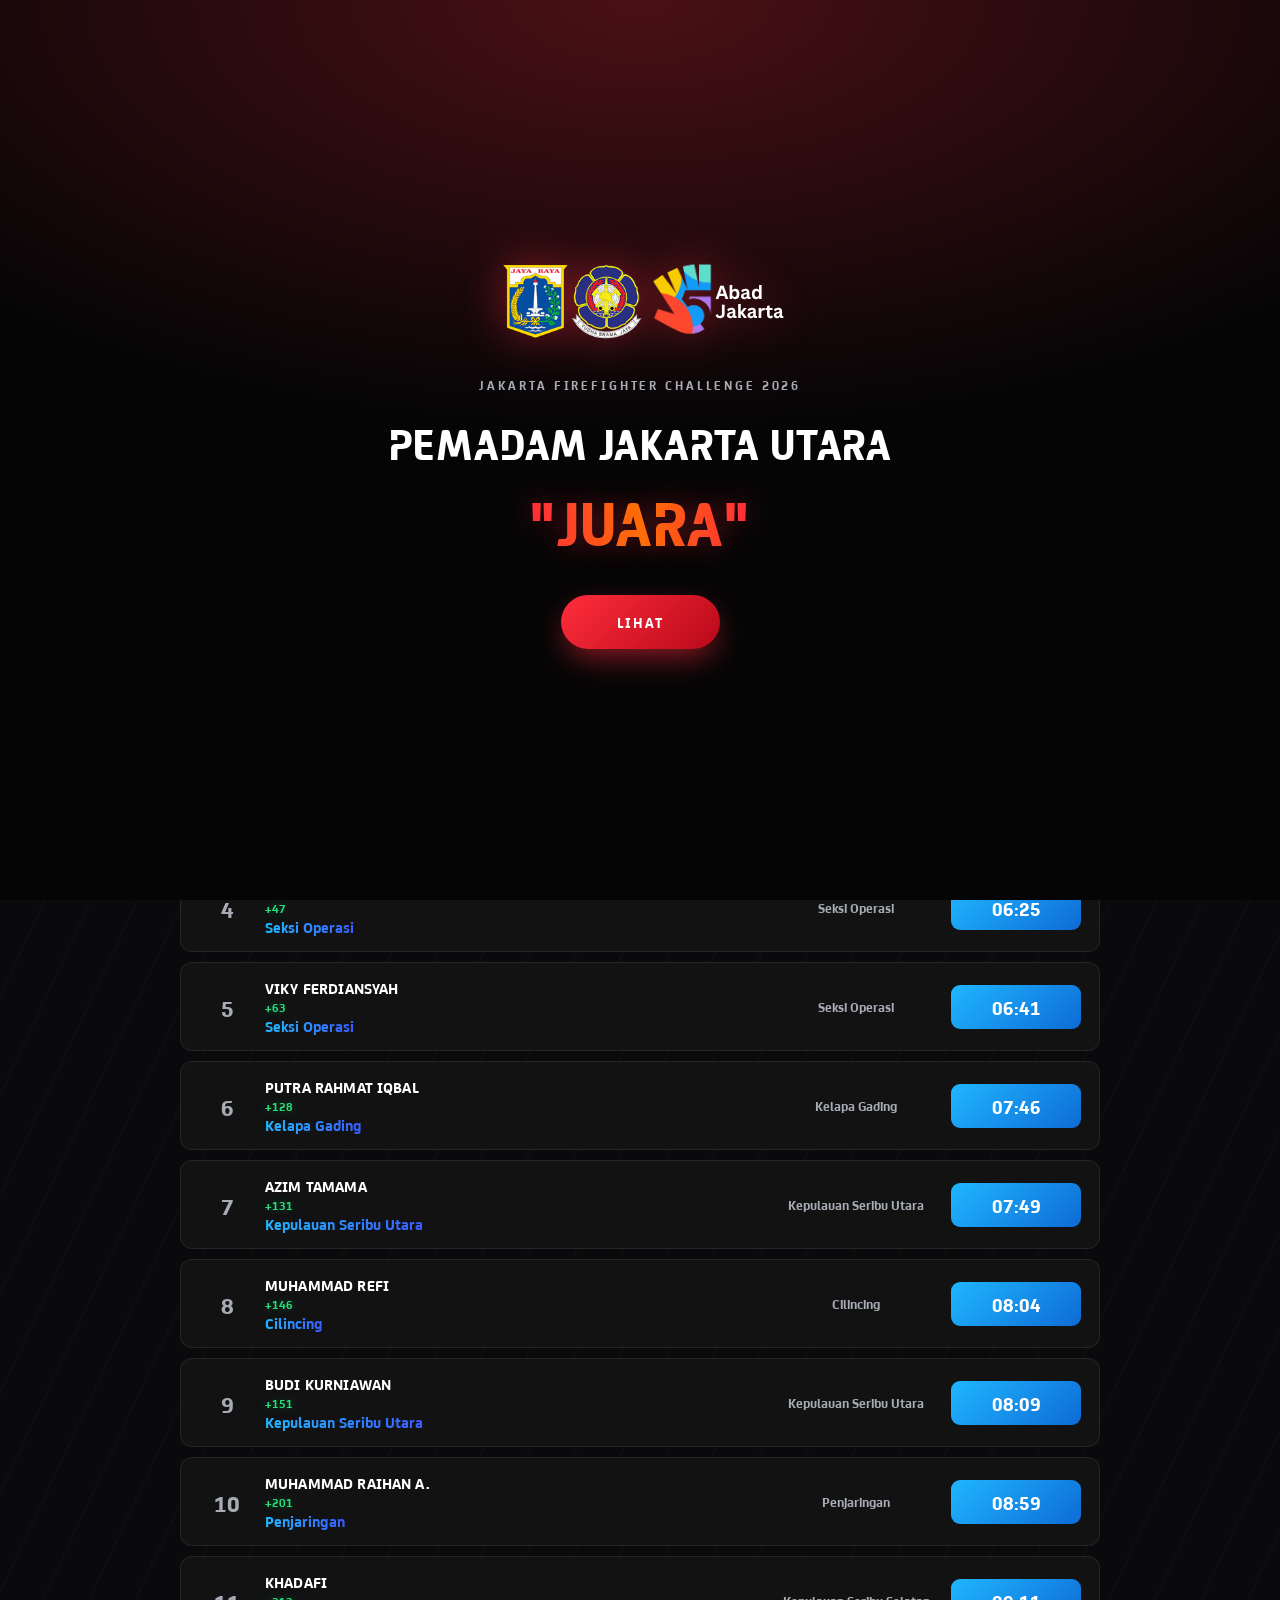
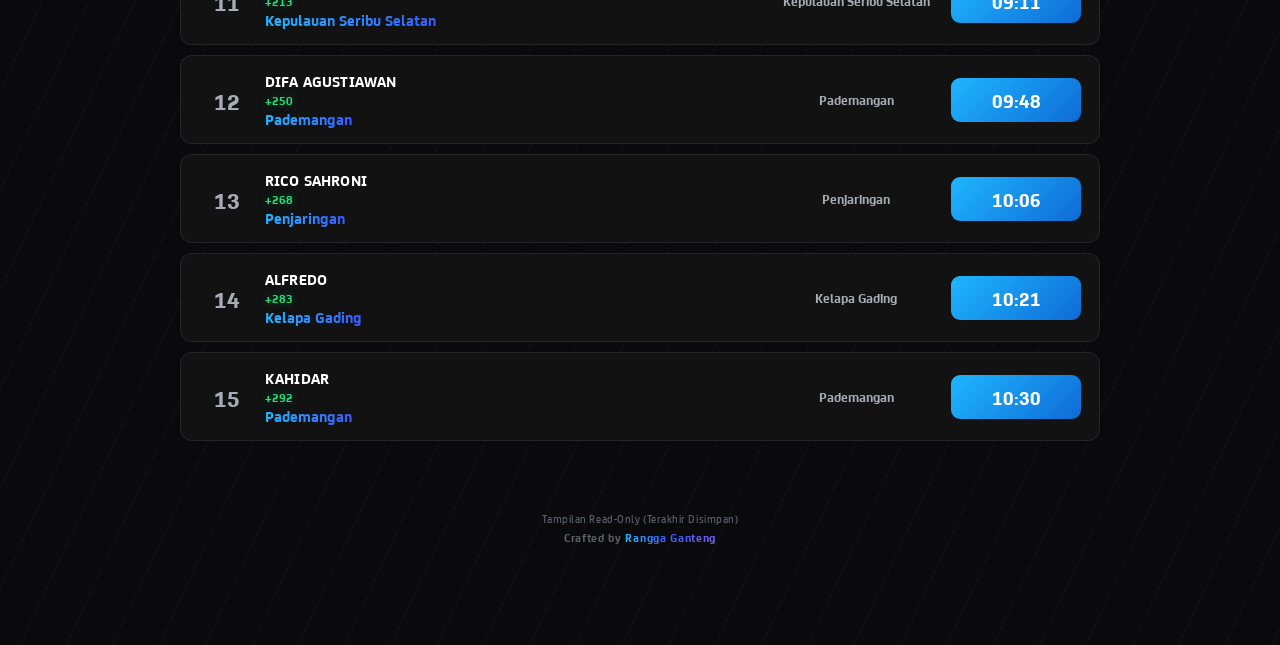
==== commit 9dce0591: "Rename JFFC_Standing_Viewer-15.html to index.html" ====
--- a/index.html
+++ b/index.html
@@ -5,17 +5,33 @@
   <meta name="viewport" content="width=device-width, initial-scale=1.0">
   <title>JFFC 2026 — Standing Kontingen (Read Only)</title>
   
-  <link rel="preconnect" href="https://fonts.googleapis.com">
-  <link rel="preconnect" href="https://fonts.gstatic.com" crossorigin>
-  <link href="https://fonts.googleapis.com/css2?family=Orbitron:wght@600;800;900&family=Plus+Jakarta+Sans:wght@400;500;600;700;800&family=Racing+Sans+One&display=swap" rel="stylesheet">
-  
   <style>
+    /* PANGGILAN FONT MOTOGP DARI FOLDER ASSETS */
     @font-face {
       font-family: 'MotoGP Display';
-      src: url('font/MotoGPDisplay-Bold.woff') format('woff');
+      src: url('assets/MotoGPDisplay-Bold.woff2') format('woff2'),
+           url('assets/MotoGPDisplay-Bold.woff') format('woff'),
+           url('assets/MotoGPDisplay-Bold.ttf') format('truetype');
       font-weight: bold;
       font-style: normal;
     }
+    @font-face {
+      font-family: 'MotoGP Text';
+      src: url('assets/MotoGPText-Regular.woff2') format('woff2'),
+           url('assets/MotoGPText-Regular.woff') format('woff'),
+           url('assets/MotoGPText-Regular.ttf') format('truetype');
+      font-weight: normal;
+      font-style: normal;
+    }
+    @font-face {
+      font-family: 'MotoGP Text';
+      src: url('assets/MotoGPText-Bold.woff2') format('woff2'),
+           url('assets/MotoGPText-Bold.woff') format('woff'),
+           url('assets/MotoGPText-Bold.ttf') format('truetype');
+      font-weight: bold;
+      font-style: normal;
+    }
+
     :root {
       --bg-deep: #0a0a0c; --bg-panel: #141416; --bg-panel-2: #1b1b1e;
       --line: rgba(255, 255, 255, 0.08); --red-1: #ff2d3b; --red-2: #b8091a;
@@ -23,7 +39,15 @@
       --text-mid: #a7abb3; --text-dim: #5c6068;
     }
     * { box-sizing: border-box; }
-    html, body { margin: 0; padding: 0; min-height: 100%; background-color: var(--bg-deep); color: var(--text-hi); font-family: 'Plus Jakarta Sans', sans-serif; overflow-x: hidden; }
+    
+    /* Ganti Font Family Utama ke MotoGP Text */
+    html, body { 
+      margin: 0; padding: 0; min-height: 100%; 
+      background-color: var(--bg-deep); color: var(--text-hi); 
+      font-family: 'MotoGP Text', sans-serif; /* UPDATE FONT */
+      overflow-x: hidden; 
+    }
+    
     #app { position: relative; min-height: 100vh; background: repeating-linear-gradient(115deg, rgba(255,255,255,0.015) 0px, rgba(255,255,255,0.015) 2px, transparent 2px, transparent 42px), radial-gradient(ellipse 90% 60% at 50% -10%, rgba(255,45,59,0.16), transparent 60%); }
     #fireCanvas { position: fixed; top: 0; left: 0; width: 100%; height: 100%; z-index: 1; pointer-events: none; }
     .bg-kiri, .bg-kanan { position: fixed; bottom: 0; z-index: 2; width: 40vw; max-width: 350px; pointer-events: none; }
@@ -31,8 +55,10 @@
     
     .hero { text-align: center; padding: 40px 20px 22px; position: relative; z-index: 5; }
     .main-logo { height: 90px; margin: 0 auto 16px auto; display: block; object-fit: contain; }
-    .hero .eyebrow { font-family: 'Plus Jakarta Sans', sans-serif; font-size: 12.5px; font-weight: 700; letter-spacing: .2em; text-transform: uppercase; color: var(--text-mid); margin-bottom: 8px; }
-    .hero h1 { margin: 0; font-family: 'MotoGP Display', 'Racing Sans One', sans-serif; letter-spacing: 0.05em; text-transform: uppercase; font-size: clamp(40px, 9vw, 80px); line-height: 1; background: linear-gradient(90deg, var(--red-1), var(--red-2)); -webkit-background-clip: text; background-clip: text; color: transparent; transition: .25s; }
+    .hero .eyebrow { font-family: 'MotoGP Text', sans-serif; font-size: 12.5px; font-weight: 700; letter-spacing: .2em; text-transform: uppercase; color: var(--text-mid); margin-bottom: 8px; }
+    
+    /* Ganti Judul ke MotoGP Display */
+    .hero h1 { margin: 0; font-family: 'MotoGP Display', sans-serif; letter-spacing: 0.05em; text-transform: uppercase; font-size: clamp(40px, 9vw, 80px); line-height: 1; background: linear-gradient(90deg, var(--red-1), var(--red-2)); -webkit-background-clip: text; background-clip: text; color: transparent; transition: .25s; }
     .hero h1.braveheart { background: linear-gradient(90deg, var(--water-1), var(--water-2)); -webkit-background-clip: text; background-clip: text; }
     .hero .sub { margin-top: 8px; font-size: 13.5px; font-weight: 700; color: var(--text-mid); letter-spacing: .1em; text-transform: uppercase; }
     
@@ -43,24 +69,29 @@
     .rule-hint { text-align: center; position: relative; z-index: 5; font-size: 11.5px; color: var(--text-dim); margin: 0 20px 20px; font-weight: 600; }
     
     .leader-banner { max-width: 960px; margin: 0 auto 34px; padding: 0 20px; position: relative; z-index: 5; }
+    .leader-card-wrap { position: relative; }
     .leader-card { display: flex; align-items: center; gap: 0; border-radius: 16px; overflow: hidden; box-shadow: 0 18px 40px -10px rgba(255, 45, 59, 0.35); min-height: 118px; }
     .leader-card.hl { background: linear-gradient(90deg, var(--red-2) 0%, var(--red-1) 55%, #7a0812 100%); }
     .leader-card.bh { background: linear-gradient(90deg, var(--water-2) 0%, var(--water-1) 55%, #063a63 100%); box-shadow: 0 18px 40px -10px rgba(31, 182, 255, 0.35); }
-    .leader-avatar { width: 118px; min-width: 118px; height: 118px; background: radial-gradient(circle at 35% 30%, rgba(255, 255, 255, 0.22), rgba(0, 0, 0, 0.35)); display: flex; align-items: center; justify-content: center; font-family: 'Orbitron', sans-serif; font-weight: 900; font-size: 36px; color: #fff; border-right: 1px solid rgba(255, 255, 255, 0.15); overflow: hidden; }
-    .leader-avatar img.leader-photo { width: 100%; height: 100%; object-fit: cover; object-position: top center; display: block; }
-    .leader-avatar.no-photo { letter-spacing: .02em; }
+    
+    /* Ganti Font Inisial Pemimpin ke MotoGP Display */
+    .leader-avatar-slot { width: 118px; min-width: 118px; height: 118px; background: radial-gradient(circle at 35% 30%, rgba(255, 255, 255, 0.22), rgba(0, 0, 0, 0.35)); display: flex; align-items: center; justify-content: center; font-family: 'MotoGP Display', sans-serif; font-weight: bold; font-size: 42px; color: #fff; border-right: 1px solid rgba(255, 255, 255, 0.15); }
+    .leader-photo { position: absolute; z-index: 8; object-fit: cover; object-position: top center; filter: drop-shadow(0 12px 26px rgba(0,0,0,0.55)); pointer-events: none; }
+    
     .leader-mid { flex: 1; padding: 14px 22px; min-width: 0; }
-    .leader-tag { font-family: 'Plus Jakarta Sans', sans-serif; display: inline-flex; align-items: center; gap: 6px; font-size: 11px; font-weight: 800; letter-spacing: .18em; text-transform: uppercase; color: rgba(255, 255, 255, 0.75); margin-bottom: 6px; }
+    .leader-tag { font-family: 'MotoGP Text', sans-serif; display: inline-flex; align-items: center; gap: 6px; font-size: 11px; font-weight: bold; letter-spacing: .18em; text-transform: uppercase; color: rgba(255, 255, 255, 0.75); margin-bottom: 6px; }
     .leader-tag .dot { width: 6px; height: 6px; border-radius: 50%; background: #fff; box-shadow: 0 0 6px #fff; }
-    .leader-name { font-weight: 800; letter-spacing: .01em; font-size: clamp(19px, 3.4vw, 30px); color: #fff; text-transform: uppercase; white-space: nowrap; overflow: hidden; text-overflow: ellipsis; }
-    .leader-meta { font-size: 12px; color: rgba(255, 255, 255, 0.75); font-weight: 600; margin-top: 4px; }
+    .leader-name { font-weight: bold; letter-spacing: .01em; font-size: clamp(19px, 3.4vw, 30px); color: #fff; text-transform: uppercase; white-space: nowrap; overflow: hidden; text-overflow: ellipsis; }
+    .leader-meta { font-size: 12px; color: rgba(255, 255, 255, 0.75); font-weight: normal; margin-top: 4px; }
+    
+    /* Ganti Angka Leader ke MotoGP Display */
     .leader-score-box { width: 160px; min-width: 160px; height: 118px; background: rgba(0, 0, 0, 0.35); display: flex; flex-direction: column; align-items: center; justify-content: center; border-left: 1px solid rgba(255, 255, 255, 0.15); padding: 0 8px; }
-    .leader-score-box .lbl { font-size: 10px; font-weight: 700; letter-spacing: .16em; color: rgba(255, 255, 255, 0.6); margin-bottom: 2px; text-transform: uppercase; }
-    .leader-score-box .val { font-family: 'Orbitron', sans-serif; font-weight: 900; font-size: clamp(22px, 3.6vw, 34px); color: #fff; text-align: center; }
+    .leader-score-box .lbl { font-size: 10px; font-weight: bold; letter-spacing: .16em; color: rgba(255, 255, 255, 0.6); margin-bottom: 2px; text-transform: uppercase; }
+    .leader-score-box .val { font-family: 'MotoGP Display', sans-serif; font-weight: bold; font-size: clamp(22px, 3.6vw, 34px); color: #fff; text-align: center; }
     
     .table-wrap { max-width: 960px; margin: 0 auto 50px; padding: 0 20px; position: relative; z-index: 5; }
     .table-head { display: grid; gap: 10px; padding: 0 18px 10px; align-items: center; }
-    .table-head span { font-size: 10.5px; font-weight: 800; letter-spacing: .14em; text-transform: uppercase; color: var(--text-dim); }
+    .table-head span { font-size: 10.5px; font-weight: bold; letter-spacing: .14em; text-transform: uppercase; color: var(--text-dim); }
     
     .table-wrap.cat-hl .table-head, .table-wrap.cat-hl .row { grid-template-columns: 56px 1fr 100px 110px 130px; }
     .table-wrap.cat-bh .table-head, .table-wrap.cat-bh .row { grid-template-columns: 56px 1fr 170px 130px; }
@@ -68,31 +99,37 @@
     .row { display: grid; gap: 10px; align-items: center; background: rgba(20,20,22,0.85); backdrop-filter: blur(8px); border: 1px solid var(--line); border-radius: 12px; padding: 14px 18px; margin-bottom: 10px; }
     .row.rank-1.hl { border-color: rgba(255, 45, 59, 0.45); box-shadow: 0 0 0 1px rgba(255, 45, 59, 0.2) inset; }
     .row.rank-1.bh { border-color: rgba(31, 182, 255, 0.45); box-shadow: 0 0 0 1px rgba(31, 182, 255, 0.2) inset; }
-    .rank-num { font-family: 'Orbitron', 'Plus Jakarta Sans', sans-serif; font-weight: 800; font-size: 20px; color: var(--text-mid); text-align: center; }
+    
+    /* Ganti Nomor Urut ke MotoGP Display */
+    .rank-num { font-family: 'MotoGP Display', sans-serif; font-weight: bold; font-size: 24px; color: var(--text-mid); text-align: center; }
     .row.rank-1.hl .rank-num { color: var(--red-1); }
     .row.rank-1.bh .rank-num { color: var(--water-1); }
     .row.rank-2 .rank-num { color: var(--silver); }
     .row.rank-3 .rank-num { color: var(--bronze); }
     
     .name-cell { min-width: 0; }
-    .name-cell .nm { font-weight: 800; font-size: 15.5px; text-transform: uppercase; letter-spacing: .01em; color: var(--text-hi); white-space: nowrap; overflow: hidden; text-overflow: ellipsis; }
-    .row.bh .sub-data span:first-child { background: linear-gradient(90deg, #1fb6ff, #3a5bff); -webkit-background-clip: text; background-clip: text; color: transparent; font-weight: 800; }
-    .name-cell .gap { font-size: 11.5px; color: #22e07a !important; margin-top: 2px; font-weight: 800; text-shadow: 0 0 10px rgba(34, 224, 122, 0.35); }
+    .name-cell .nm { font-weight: bold; font-size: 15.5px; text-transform: uppercase; letter-spacing: .01em; color: var(--text-hi); white-space: nowrap; overflow: hidden; text-overflow: ellipsis; }
+    .row.bh .sub-data span:first-child { background: linear-gradient(90deg, #1fb6ff, #3a5bff); -webkit-background-clip: text; background-clip: text; color: transparent; font-weight: bold; }
+    .name-cell .gap { font-size: 11.5px; color: #22e07a !important; margin-top: 2px; font-weight: bold; text-shadow: 0 0 10px rgba(34, 224, 122, 0.35); }
     
     .data-cell { text-align: center; }
-    .data-cell .v { font-family: 'JetBrains Mono', monospace; font-weight: 700; font-size: 14px; color: var(--text-mid); }
+    .data-cell .v { font-family: 'MotoGP Text', monospace; font-weight: bold; font-size: 14px; color: var(--text-mid); }
+    
     .score-box { border-radius: 9px; padding: 9px 6px; text-align: center; }
     .score-box.hl { background: linear-gradient(135deg, var(--red-1), var(--red-2)); }
     .score-box.bh { background: linear-gradient(135deg, var(--water-1), var(--water-2)); }
-    .score-box .v { font-family: 'Orbitron', sans-serif; font-weight: 900; font-size: 18px; color: #fff; }
+    
+    /* Ganti Angka Skor Tabel ke MotoGP Display */
+    .score-box .v { font-family: 'MotoGP Display', sans-serif; font-weight: bold; font-size: 20px; color: #fff; }
+    
     .row.rank-1.hl .score-box { box-shadow: 0 6px 18px rgba(255, 45, 59, 0.4); }
     .row.rank-1.bh .score-box { box-shadow: 0 6px 18px rgba(31, 182, 255, 0.4); }
     
     .empty-state { text-align: center; padding: 60px 20px; color: var(--text-dim); background: rgba(20,20,22,0.8); border-radius: 12px; border: 1px dashed var(--line); backdrop-filter: blur(5px); }
-    .empty-state p { font-size: 13.5px; font-weight: 600; margin: 0; }
+    .empty-state p { font-size: 13.5px; font-weight: normal; margin: 0; }
     
     footer { display: flex; flex-direction: column; align-items: center; gap: 4px; padding: 20px 20px 100px; color: var(--text-dim); font-size: 11px; position: relative; z-index: 5; letter-spacing: .05em; }
-    .footer-credit { font-size: 11.5px; font-weight: 800; letter-spacing: .06em; }
+    .footer-credit { font-size: 11.5px; font-weight: bold; letter-spacing: .06em; }
     .footer-credit .name { background: linear-gradient(90deg, #1fb6ff, #3a5bff, #7b5cff); -webkit-background-clip: text; background-clip: text; color: transparent; }
     
     #musicToggle { position: fixed; top: 18px; right: 18px; z-index: 999; width: 52px; height: 52px; border-radius: 50%; border: 1px solid rgba(255,255,255,0.18); background: linear-gradient(135deg, rgba(255,45,59,0.85), rgba(255,123,0,0.85)); color: #fff; display: flex; align-items: center; justify-content: center; cursor: pointer; box-shadow: 0 4px 16px rgba(0,0,0,0.35); transition: transform 0.15s ease, box-shadow 0.15s ease, filter 0.2s ease; }
@@ -109,19 +146,22 @@
     
     @media (max-width: 640px) {
       .table-head { display: none; }
-      .table-wrap.cat-hl .row { grid-template-columns: 40px 1fr 40px; grid-template-areas: "rank name score" "rank sub score"; row-gap: 4px; }
-      .table-wrap.cat-bh .row { grid-template-columns: 40px 1fr 40px; grid-template-areas: "rank name score" "rank sub score"; row-gap: 4px; }
-      .rank-num { grid-area: rank; font-size: 17px; }
+      .table-wrap.cat-hl .row { grid-template-columns: 36px 1fr 78px; grid-template-areas: "rank name score" "rank sub score"; row-gap: 4px; }
+      .table-wrap.cat-bh .row { grid-template-columns: 36px 1fr 78px; grid-template-areas: "rank name score" "rank sub score"; row-gap: 4px; }
+      .rank-num { grid-area: rank; font-size: 19px; }
       .name-cell { grid-area: name; }
       .name-cell .nm { font-size: 14px; }
       .data-cell { display: none; }
       .sub-data { display: flex; gap: 12px; margin-top: 3px; grid-area: sub; }
-      .sub-data span { font-size: 11px; color: var(--text-dim); font-weight: 600; font-family: 'JetBrains Mono', monospace; }
-      .score-box { grid-area: score; padding: 7px 4px; }
-      .score-box .v { font-size: 15px; }
-      .leader-card { flex-wrap: wrap; }
-      .leader-avatar { width: 80px; min-width: 80px; height: 80px; font-size: 26px; }
-      .leader-score-box { width: 100%; min-width: 100%; height: 60px; border-left: none; border-top: 1px solid rgba(255, 255, 255, 0.15); flex-direction: row; gap: 10px; }
+      .sub-data span { font-size: 11px; color: var(--text-dim); font-weight: normal; font-family: 'MotoGP Text', monospace; }
+      .score-box { grid-area: score; padding: 9px 6px; margin: 0 auto; width: 100%; align-self: center; }
+      .score-box .v { font-size: 17px; }
+      .leader-card { flex-wrap: nowrap; align-items: stretch; }
+      .leader-avatar-slot { width: 76px; min-width: 76px; height: auto; font-size: 26px; align-self: stretch; }
+      .leader-mid { padding: 12px 10px; }
+      .leader-name { font-size: 17px; }
+      .leader-score-box { width: 92px; min-width: 92px; height: auto; align-self: stretch; border-left: 1px solid rgba(255, 255, 255, 0.15); border-top: none; flex-direction: column; gap: 2px; padding: 0 6px; }
+      .leader-score-box .val { font-size: 21px; }
       #musicToggle { top: 12px; right: 12px; width: 46px; height: 46px; }
     }
     
@@ -140,8 +180,10 @@
     }
     .intro-screen.hide { opacity: 0; visibility: hidden; pointer-events: none; }
     .intro-logo { height: 100px; object-fit: contain; filter: drop-shadow(0 0 22px rgba(255,45,59,0.45)); margin-bottom: 4px; }
-    .intro-eyebrow { font-size: 13px; font-weight: 700; letter-spacing: .22em; text-transform: uppercase; color: var(--text-mid); }
-    .intro-title { margin: 0; font-family: 'MotoGP Display', 'Racing Sans One', sans-serif; letter-spacing: .03em; text-transform: uppercase; font-size: clamp(24px, 5.5vw, 46px); line-height: 1.25; color: #fff; }
+    .intro-eyebrow { font-size: 13px; font-weight: bold; letter-spacing: .22em; text-transform: uppercase; color: var(--text-mid); font-family: 'MotoGP Text', sans-serif;}
+    
+    /* Ganti Font Judul Intro ke MotoGP Display */
+    .intro-title { margin: 0; font-family: 'MotoGP Display', sans-serif; letter-spacing: .03em; text-transform: uppercase; font-size: clamp(24px, 5.5vw, 46px); line-height: 1.25; color: #fff; }
     .intro-title .juara {
       display: inline-block; margin-top: 8px; font-size: clamp(34px, 7.5vw, 66px);
       background: linear-gradient(90deg, var(--red-1), #ff7b00, var(--red-1));
@@ -150,10 +192,11 @@
     }
     .btn-lihat {
       margin-top: 14px; padding: 17px 56px; border-radius: 999px; border: none; cursor: pointer;
-      font-size: 15px; font-weight: 800; letter-spacing: .12em; text-transform: uppercase; color: #fff;
+      font-size: 15px; font-weight: bold; letter-spacing: .12em; text-transform: uppercase; color: #fff;
       background: linear-gradient(135deg, var(--red-1), var(--red-2));
       box-shadow: 0 12px 32px -6px rgba(255, 45, 59, 0.6);
       transition: transform .18s ease, box-shadow .18s ease;
+      font-family: 'MotoGP Text', sans-serif;
     }
     .btn-lihat:hover { transform: translateY(-3px) scale(1.03); box-shadow: 0 16px 36px -6px rgba(255, 45, 59, 0.75); }
     .btn-lihat:active { transform: translateY(0) scale(0.97); }
@@ -216,7 +259,7 @@
   </div>
 
   <script>
-    const data = [{"id":"1783568136702lv8m4olq4od","kategori":"Braveheart","kontingen":"Seksi Operasi","namaAtlet":"Singgih","waktu":"06:20","score":380},{"id":"1783568634407by880n6ll7a","kategori":"Braveheart","kontingen":"Seksi Operasi","namaAtlet":"Viky Ferdiansyah","waktu":"06:41","score":401},{"id":"178356865832271t6eifddo6","kategori":"Braveheart","kontingen":"Seksi Operasi","namaAtlet":"Handoyo","waktu":"05:38","score":338},{"id":"1783568676958vb7jh1fm4fg","kategori":"Braveheart","kontingen":"Penjaringan","namaAtlet":"Raihan Akbar","waktu":"08:59","score":539},{"id":"1783568720892887e3ipnd13","kategori":"Braveheart","kontingen":"Kepulauan Seribu Utara","namaAtlet":"Budi Kurniawan","waktu":"08:09","score":489},{"id":"1783568751882sh69iyj903l","kategori":"Braveheart","kontingen":"Kelapa Gading","namaAtlet":"Alfredo","waktu":"10:21","score":621},{"id":"17835687822632am468qv7j9","kategori":"Braveheart","kontingen":"Pademangan","namaAtlet":"Kahidar","waktu":"10:30","score":630},{"id":"17835688264747qufwxn9ay8","kategori":"Braveheart","kontingen":"Penjaringan","namaAtlet":"Rico Sahroni","waktu":"10:06","score":606},{"id":"1783571895767swfv9t2103","kategori":"Braveheart","kontingen":"Cilincing","namaAtlet":"Muhammad Refi","waktu":"08:04","score":484},{"id":"17835719177348zbx0tc4pyq","kategori":"Braveheart","kontingen":"Kepulauan Seribu Selatan","namaAtlet":"Khadafi","waktu":"09:11","score":551},{"id":"1783571949579glwvq6ll4rq","kategori":"Braveheart","kontingen":"Pademangan","namaAtlet":"Difa Agustiawan","waktu":"09:48","score":588},{"id":"1783572352032p0i48je716q","kategori":"Braveheart","kontingen":"Seksi Operasi","namaAtlet":"Aditya","waktu":"06:25","score":385},{"id":"1783581178693795upj6fha5","kategori":"Braveheart","kontingen":"Kelapa Gading","namaAtlet":"Putra Rahmat Iqbal","waktu":"07:46","score":466},{"id":"1783581212555ctat87zo10k","kategori":"Braveheart","kontingen":"Penjaringan","namaAtlet":"Muhammad Yusril","waktu":"06:22","score":382},{"id":"1783581791385d3uiraj4jy7","kategori":"Braveheart","kontingen":"Kepulauan Seribu Utara","namaAtlet":"Azim Tamama","waktu":"07:49","score":469}];
+    const data = [{"id":"1783568136702lv8m4olq4od","kategori":"Braveheart","kontingen":"Seksi Operasi","namaAtlet":"Singgih","waktu":"06:20","score":380},{"id":"1783568634407by880n6ll7a","kategori":"Braveheart","kontingen":"Seksi Operasi","namaAtlet":"Viky Ferdiansyah","waktu":"06:41","score":401},{"id":"178356865832271t6eifddo6","kategori":"Braveheart","kontingen":"Seksi Operasi","namaAtlet":"Handoyo","waktu":"05:38","score":338},{"id":"1783568676958vb7jh1fm4fg","kategori":"Braveheart","kontingen":"Penjaringan","namaAtlet":"Muhammad Raihan A.","waktu":"08:59","score":539},{"id":"1783568720892887e3ipnd13","kategori":"Braveheart","kontingen":"Kepulauan Seribu Utara","namaAtlet":"Budi Kurniawan","waktu":"08:09","score":489},{"id":"1783568751882sh69iyj903l","kategori":"Braveheart","kontingen":"Kelapa Gading","namaAtlet":"Alfredo","waktu":"10:21","score":621},{"id":"17835687822632am468qv7j9","kategori":"Braveheart","kontingen":"Pademangan","namaAtlet":"Kahidar","waktu":"10:30","score":630},{"id":"17835688264747qufwxn9ay8","kategori":"Braveheart","kontingen":"Penjaringan","namaAtlet":"Rico Sahroni","waktu":"10:06","score":606},{"id":"1783571895767swfv9t2103","kategori":"Braveheart","kontingen":"Cilincing","namaAtlet":"Muhammad Refi","waktu":"08:04","score":484},{"id":"17835719177348zbx0tc4pyq","kategori":"Braveheart","kontingen":"Kepulauan Seribu Selatan","namaAtlet":"Khadafi","waktu":"09:11","score":551},{"id":"1783571949579glwvq6ll4rq","kategori":"Braveheart","kontingen":"Pademangan","namaAtlet":"Difa Agustiawan","waktu":"09:48","score":588},{"id":"1783572352032p0i48je716q","kategori":"Braveheart","kontingen":"Seksi Operasi","namaAtlet":"Aditya","waktu":"06:25","score":385},{"id":"1783581178693795upj6fha5","kategori":"Braveheart","kontingen":"Kelapa Gading","namaAtlet":"Putra Rahmat Iqbal","waktu":"07:46","score":466},{"id":"1783581212555ctat87zo10k","kategori":"Braveheart","kontingen":"Penjaringan","namaAtlet":"Muhammad Yusril","waktu":"06:22","score":382},{"id":"1783581791385d3uiraj4jy7","kategori":"Braveheart","kontingen":"Kepulauan Seribu Utara","namaAtlet":"Azim Tamama","waktu":"07:49","score":469}];
     let activeCat = 'Braveheart';
 
     const canvas = document.getElementById('fireCanvas');
@@ -276,6 +319,37 @@
     function escapeHtml(str){ return String(str).replace(/[&<>"']/g, c => ({'&':'&amp;','<':'&lt;','>':'&gt;','"':'&quot;',"'":'&#39;'}[c])); }
     function initials(name){ return String(name).trim().split(/\s+/).map(w=>w[0]).join('').slice(0,2).toUpperCase(); }
     function photoSlug(name){ return String(name).trim().toLowerCase().replace(/[^a-z0-9]+/g, ''); }
+
+    function positionLeaderPhoto(){
+      const wrap = document.querySelector('.leader-card-wrap');
+      const slot = document.querySelector('.leader-avatar-slot');
+      const photo = document.querySelector('.leader-photo');
+      if(!wrap || !slot || !photo) return;
+      const isMobile = window.innerWidth <= 640;
+      const wrapRect = wrap.getBoundingClientRect();
+      const slotRect = slot.getBoundingClientRect();
+      const widthScale = isMobile ? 1.3 : 1.25;
+      const heightScale = isMobile ? 1.5 : 1.65;
+      let w = slotRect.width * widthScale;
+      let h = slotRect.height * heightScale;
+      let top = slotRect.bottom - wrapRect.top - h;
+
+      const hint = document.getElementById('ruleHint');
+      if(hint){
+        const hintRect = hint.getBoundingClientRect();
+        const minTop = (hintRect.bottom - wrapRect.top) + 10;
+        if(top < minTop){
+          h -= (minTop - top);
+          top = minTop;
+        }
+      }
+
+      photo.style.width = w + 'px';
+      photo.style.height = h + 'px';
+      photo.style.left = (slotRect.left - wrapRect.left) + 'px';
+      photo.style.top = top + 'px';
+    }
+    window.addEventListener('resize', positionLeaderPhoto);
     
     function getSorted(cat){
       const rows = data.filter(d=>d.kategori === cat);
@@ -309,20 +383,22 @@
       const leadName = isBH ? l.namaAtlet : l.kontingen;
       const leadMeta = isBH ? ('Kontingen ' + escapeHtml(l.kontingen)) : ('Nilai ' + fmtNum(l.nilai) + ' &middot; Waktu ' + (l.waktu || '—'));
       leaderBanner.innerHTML = `
-        <div class="leader-card ${info.cls}">
-          <div class="leader-avatar">
-            <img src="assets/${photoSlug(leadName)}.png" alt="${escapeHtml(leadName)}" class="leader-photo" onerror="this.remove(); this.parentElement.classList.add('no-photo'); this.parentElement.textContent='${initials(leadName)}';">
+        <div class="leader-card-wrap">
+          <div class="leader-card ${info.cls}">
+            <div class="leader-avatar-slot">${initials(leadName)}</div>
+            <div class="leader-mid">
+              <div class="leader-tag"><span class="dot"></span>Leader</div>
+              <div class="leader-name">${escapeHtml(leadName)}</div>
+              <div class="leader-meta">${leadMeta}</div>
+            </div>
+            <div class="leader-score-box">
+              <div class="lbl">${isBH ? 'Waktu' : 'Score'}</div>
+              <div class="val">${isBH ? (l.waktu || fmtNum(l.score)) : fmtNum(l.score)}</div>
+            </div>
           </div>
-          <div class="leader-mid">
-            <div class="leader-tag"><span class="dot"></span>Leader</div>
-            <div class="leader-name">${escapeHtml(leadName)}</div>
-            <div class="leader-meta">${leadMeta}</div>
-          </div>
-          <div class="leader-score-box">
-            <div class="lbl">${isBH ? 'Waktu' : 'Score'}</div>
-            <div class="val">${isBH ? (l.waktu || fmtNum(l.score)) : fmtNum(l.score)}</div>
-          </div>
+          <img src="assets/${photoSlug(leadName)}.png" alt="${escapeHtml(leadName)}" class="leader-photo" onerror="this.style.display='none'; this.previousElementSibling.querySelector('.leader-avatar-slot').textContent='${initials(leadName)}';">
         </div>`;
+      positionLeaderPhoto();
 
       tableBody.innerHTML = sorted.map((row, i)=>{
         const rank = i+1;
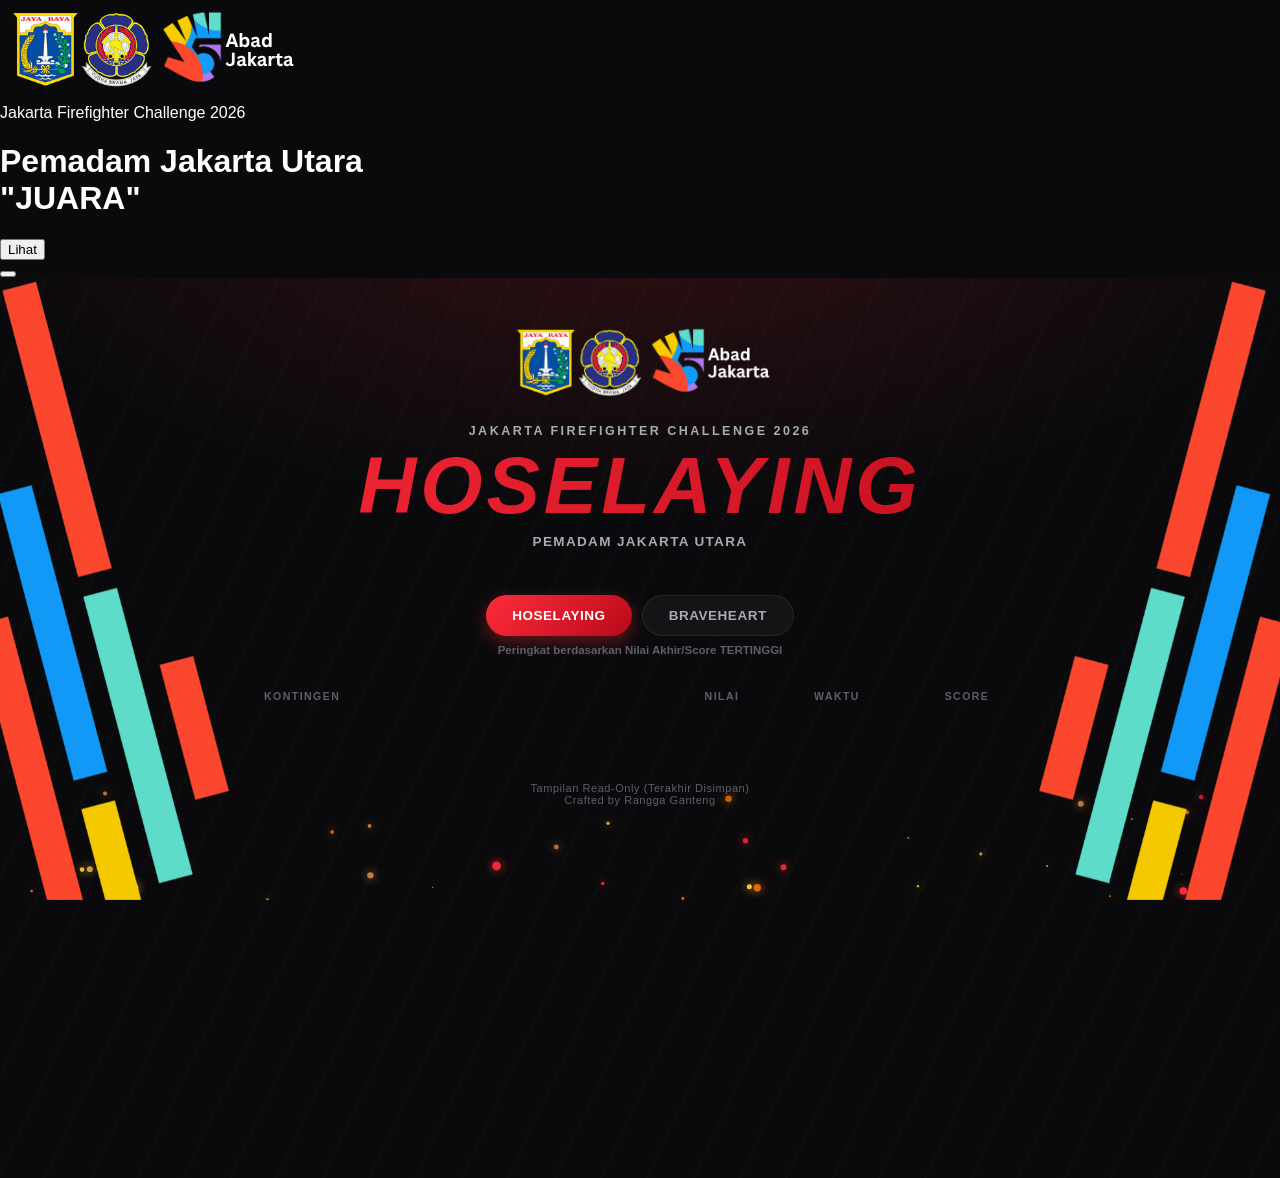
==== commit fa218a9c: "Update index.html pembagian script" ====
--- a/index.html
+++ b/index.html
@@ -5,205 +5,8 @@
   <meta name="viewport" content="width=device-width, initial-scale=1.0">
   <title>JFFC 2026 — Standing Kontingen (Read Only)</title>
   
-  <style>
-    /* PANGGILAN FONT MOTOGP DARI FOLDER ASSETS */
-    @font-face {
-      font-family: 'MotoGP Display';
-      src: url('assets/MotoGPDisplay-Bold.woff2') format('woff2'),
-           url('assets/MotoGPDisplay-Bold.woff') format('woff'),
-           url('assets/MotoGPDisplay-Bold.ttf') format('truetype');
-      font-weight: bold;
-      font-style: normal;
-    }
-    @font-face {
-      font-family: 'MotoGP Text';
-      src: url('assets/MotoGPText-Regular.woff2') format('woff2'),
-           url('assets/MotoGPText-Regular.woff') format('woff'),
-           url('assets/MotoGPText-Regular.ttf') format('truetype');
-      font-weight: normal;
-      font-style: normal;
-    }
-    @font-face {
-      font-family: 'MotoGP Text';
-      src: url('assets/MotoGPText-Bold.woff2') format('woff2'),
-           url('assets/MotoGPText-Bold.woff') format('woff'),
-           url('assets/MotoGPText-Bold.ttf') format('truetype');
-      font-weight: bold;
-      font-style: normal;
-    }
-
-    :root {
-      --bg-deep: #0a0a0c; --bg-panel: #141416; --bg-panel-2: #1b1b1e;
-      --line: rgba(255, 255, 255, 0.08); --red-1: #ff2d3b; --red-2: #b8091a;
-      --water-1: #1fb6ff; --water-2: #0e6bd6; --text-hi: #ffffff;
-      --text-mid: #a7abb3; --text-dim: #5c6068;
-    }
-    * { box-sizing: border-box; }
-    
-    /* Ganti Font Family Utama ke MotoGP Text */
-    html, body { 
-      margin: 0; padding: 0; min-height: 100%; 
-      background-color: var(--bg-deep); color: var(--text-hi); 
-      font-family: 'MotoGP Text', sans-serif; /* UPDATE FONT */
-      overflow-x: hidden; 
-    }
-    
-    #app { position: relative; min-height: 100vh; background: repeating-linear-gradient(115deg, rgba(255,255,255,0.015) 0px, rgba(255,255,255,0.015) 2px, transparent 2px, transparent 42px), radial-gradient(ellipse 90% 60% at 50% -10%, rgba(255,45,59,0.16), transparent 60%); }
-    #fireCanvas { position: fixed; top: 0; left: 0; width: 100%; height: 100%; z-index: 1; pointer-events: none; }
-    .bg-kiri, .bg-kanan { position: fixed; bottom: 0; z-index: 2; width: 40vw; max-width: 350px; pointer-events: none; }
-    .bg-kiri { left: 0; } .bg-kanan { right: 0; }
-    
-    .hero { text-align: center; padding: 40px 20px 22px; position: relative; z-index: 5; }
-    .main-logo { height: 90px; margin: 0 auto 16px auto; display: block; object-fit: contain; }
-    .hero .eyebrow { font-family: 'MotoGP Text', sans-serif; font-size: 12.5px; font-weight: 700; letter-spacing: .2em; text-transform: uppercase; color: var(--text-mid); margin-bottom: 8px; }
-    
-    /* Ganti Judul ke MotoGP Display */
-    .hero h1 { margin: 0; font-family: 'MotoGP Display', sans-serif; letter-spacing: 0.05em; text-transform: uppercase; font-size: clamp(40px, 9vw, 80px); line-height: 1; background: linear-gradient(90deg, var(--red-1), var(--red-2)); -webkit-background-clip: text; background-clip: text; color: transparent; transition: .25s; }
-    .hero h1.braveheart { background: linear-gradient(90deg, var(--water-1), var(--water-2)); -webkit-background-clip: text; background-clip: text; }
-    .hero .sub { margin-top: 8px; font-size: 13.5px; font-weight: 700; color: var(--text-mid); letter-spacing: .1em; text-transform: uppercase; }
-    
-    .tabs { display: flex; justify-content: center; gap: 10px; margin: 24px 20px 8px; position: relative; z-index: 5; }
-    .tab-btn { padding: 12px 26px; border-radius: 999px; border: 1px solid var(--line); background: var(--bg-panel); color: var(--text-mid); font-size: 13.5px; font-weight: 800; letter-spacing: .04em; text-transform: uppercase; cursor: pointer; transition: .18s; }
-    .tab-btn.active.hl { background: linear-gradient(135deg, var(--red-1), var(--red-2)); color: #fff; border: none; box-shadow: 0 6px 18px rgba(255, 45, 59, 0.35); }
-    .tab-btn.active.bh { background: linear-gradient(135deg, var(--water-1), var(--water-2)); color: #fff; border: none; box-shadow: 0 6px 18px rgba(31, 182, 255, 0.35); }
-    .rule-hint { text-align: center; position: relative; z-index: 5; font-size: 11.5px; color: var(--text-dim); margin: 0 20px 20px; font-weight: 600; }
-    
-    .leader-banner { max-width: 960px; margin: 0 auto 34px; padding: 0 20px; position: relative; z-index: 5; }
-    .leader-card-wrap { position: relative; }
-    .leader-card { display: flex; align-items: center; gap: 0; border-radius: 16px; overflow: hidden; box-shadow: 0 18px 40px -10px rgba(255, 45, 59, 0.35); min-height: 118px; }
-    .leader-card.hl { background: linear-gradient(90deg, var(--red-2) 0%, var(--red-1) 55%, #7a0812 100%); }
-    .leader-card.bh { background: linear-gradient(90deg, var(--water-2) 0%, var(--water-1) 55%, #063a63 100%); box-shadow: 0 18px 40px -10px rgba(31, 182, 255, 0.35); }
-    
-    /* Ganti Font Inisial Pemimpin ke MotoGP Display */
-    .leader-avatar-slot { width: 118px; min-width: 118px; height: 118px; background: radial-gradient(circle at 35% 30%, rgba(255, 255, 255, 0.22), rgba(0, 0, 0, 0.35)); display: flex; align-items: center; justify-content: center; font-family: 'MotoGP Display', sans-serif; font-weight: bold; font-size: 42px; color: #fff; border-right: 1px solid rgba(255, 255, 255, 0.15); }
-    .leader-photo { position: absolute; z-index: 8; object-fit: cover; object-position: top center; filter: drop-shadow(0 12px 26px rgba(0,0,0,0.55)); pointer-events: none; }
-    
-    .leader-mid { flex: 1; padding: 14px 22px; min-width: 0; }
-    .leader-tag { font-family: 'MotoGP Text', sans-serif; display: inline-flex; align-items: center; gap: 6px; font-size: 11px; font-weight: bold; letter-spacing: .18em; text-transform: uppercase; color: rgba(255, 255, 255, 0.75); margin-bottom: 6px; }
-    .leader-tag .dot { width: 6px; height: 6px; border-radius: 50%; background: #fff; box-shadow: 0 0 6px #fff; }
-    .leader-name { font-weight: bold; letter-spacing: .01em; font-size: clamp(19px, 3.4vw, 30px); color: #fff; text-transform: uppercase; white-space: nowrap; overflow: hidden; text-overflow: ellipsis; }
-    .leader-meta { font-size: 12px; color: rgba(255, 255, 255, 0.75); font-weight: normal; margin-top: 4px; }
-    
-    /* Ganti Angka Leader ke MotoGP Display */
-    .leader-score-box { width: 160px; min-width: 160px; height: 118px; background: rgba(0, 0, 0, 0.35); display: flex; flex-direction: column; align-items: center; justify-content: center; border-left: 1px solid rgba(255, 255, 255, 0.15); padding: 0 8px; }
-    .leader-score-box .lbl { font-size: 10px; font-weight: bold; letter-spacing: .16em; color: rgba(255, 255, 255, 0.6); margin-bottom: 2px; text-transform: uppercase; }
-    .leader-score-box .val { font-family: 'MotoGP Display', sans-serif; font-weight: bold; font-size: clamp(22px, 3.6vw, 34px); color: #fff; text-align: center; }
-    
-    .table-wrap { max-width: 960px; margin: 0 auto 50px; padding: 0 20px; position: relative; z-index: 5; }
-    .table-head { display: grid; gap: 10px; padding: 0 18px 10px; align-items: center; }
-    .table-head span { font-size: 10.5px; font-weight: bold; letter-spacing: .14em; text-transform: uppercase; color: var(--text-dim); }
-    
-    .table-wrap.cat-hl .table-head, .table-wrap.cat-hl .row { grid-template-columns: 56px 1fr 100px 110px 130px; }
-    .table-wrap.cat-bh .table-head, .table-wrap.cat-bh .row { grid-template-columns: 56px 1fr 170px 130px; }
-    
-    .row { display: grid; gap: 10px; align-items: center; background: rgba(20,20,22,0.85); backdrop-filter: blur(8px); border: 1px solid var(--line); border-radius: 12px; padding: 14px 18px; margin-bottom: 10px; }
-    .row.rank-1.hl { border-color: rgba(255, 45, 59, 0.45); box-shadow: 0 0 0 1px rgba(255, 45, 59, 0.2) inset; }
-    .row.rank-1.bh { border-color: rgba(31, 182, 255, 0.45); box-shadow: 0 0 0 1px rgba(31, 182, 255, 0.2) inset; }
-    
-    /* Ganti Nomor Urut ke MotoGP Display */
-    .rank-num { font-family: 'MotoGP Display', sans-serif; font-weight: bold; font-size: 24px; color: var(--text-mid); text-align: center; }
-    .row.rank-1.hl .rank-num { color: var(--red-1); }
-    .row.rank-1.bh .rank-num { color: var(--water-1); }
-    .row.rank-2 .rank-num { color: var(--silver); }
-    .row.rank-3 .rank-num { color: var(--bronze); }
-    
-    .name-cell { min-width: 0; }
-    .name-cell .nm { font-weight: bold; font-size: 15.5px; text-transform: uppercase; letter-spacing: .01em; color: var(--text-hi); white-space: nowrap; overflow: hidden; text-overflow: ellipsis; }
-    .row.bh .sub-data span:first-child { background: linear-gradient(90deg, #1fb6ff, #3a5bff); -webkit-background-clip: text; background-clip: text; color: transparent; font-weight: bold; }
-    .name-cell .gap { font-size: 11.5px; color: #22e07a !important; margin-top: 2px; font-weight: bold; text-shadow: 0 0 10px rgba(34, 224, 122, 0.35); }
-    
-    .data-cell { text-align: center; }
-    .data-cell .v { font-family: 'MotoGP Text', monospace; font-weight: bold; font-size: 14px; color: var(--text-mid); }
-    
-    .score-box { border-radius: 9px; padding: 9px 6px; text-align: center; }
-    .score-box.hl { background: linear-gradient(135deg, var(--red-1), var(--red-2)); }
-    .score-box.bh { background: linear-gradient(135deg, var(--water-1), var(--water-2)); }
-    
-    /* Ganti Angka Skor Tabel ke MotoGP Display */
-    .score-box .v { font-family: 'MotoGP Display', sans-serif; font-weight: bold; font-size: 20px; color: #fff; }
-    
-    .row.rank-1.hl .score-box { box-shadow: 0 6px 18px rgba(255, 45, 59, 0.4); }
-    .row.rank-1.bh .score-box { box-shadow: 0 6px 18px rgba(31, 182, 255, 0.4); }
-    
-    .empty-state { text-align: center; padding: 60px 20px; color: var(--text-dim); background: rgba(20,20,22,0.8); border-radius: 12px; border: 1px dashed var(--line); backdrop-filter: blur(5px); }
-    .empty-state p { font-size: 13.5px; font-weight: normal; margin: 0; }
-    
-    footer { display: flex; flex-direction: column; align-items: center; gap: 4px; padding: 20px 20px 100px; color: var(--text-dim); font-size: 11px; position: relative; z-index: 5; letter-spacing: .05em; }
-    .footer-credit { font-size: 11.5px; font-weight: bold; letter-spacing: .06em; }
-    .footer-credit .name { background: linear-gradient(90deg, #1fb6ff, #3a5bff, #7b5cff); -webkit-background-clip: text; background-clip: text; color: transparent; }
-    
-    #musicToggle { position: fixed; top: 18px; right: 18px; z-index: 999; width: 52px; height: 52px; border-radius: 50%; border: 1px solid rgba(255,255,255,0.18); background: linear-gradient(135deg, rgba(255,45,59,0.85), rgba(255,123,0,0.85)); color: #fff; display: flex; align-items: center; justify-content: center; cursor: pointer; box-shadow: 0 4px 16px rgba(0,0,0,0.35); transition: transform 0.15s ease, box-shadow 0.15s ease, filter 0.2s ease; }
-    #musicToggle:hover { transform: translateY(-2px); box-shadow: 0 6px 20px rgba(0,0,0,0.45); }
-    #musicToggle.muted { filter: grayscale(1) brightness(0.75); }
-    #musicToggle .bars { display: flex; align-items: flex-end; gap: 3px; height: 18px; }
-    #musicToggle .bars span { width: 3px; background: #fff; border-radius: 2px; display: block; animation: musicBar 0.9s ease-in-out infinite; }
-    #musicToggle .bars span:nth-child(1) { height: 6px; animation-delay: 0s; }
-    #musicToggle .bars span:nth-child(2) { height: 16px; animation-delay: 0.15s; }
-    #musicToggle .bars span:nth-child(3) { height: 10px; animation-delay: 0.3s; }
-    #musicToggle .bars span:nth-child(4) { height: 14px; animation-delay: 0.45s; }
-    #musicToggle.muted .bars span { animation-play-state: paused; height: 4px !important; }
-    @keyframes musicBar { 0%, 100% { transform: scaleY(0.4); } 50% { transform: scaleY(1); } }
-    
-    @media (max-width: 640px) {
-      .table-head { display: none; }
-      .table-wrap.cat-hl .row { grid-template-columns: 36px 1fr 78px; grid-template-areas: "rank name score" "rank sub score"; row-gap: 4px; }
-      .table-wrap.cat-bh .row { grid-template-columns: 36px 1fr 78px; grid-template-areas: "rank name score" "rank sub score"; row-gap: 4px; }
-      .rank-num { grid-area: rank; font-size: 19px; }
-      .name-cell { grid-area: name; }
-      .name-cell .nm { font-size: 14px; }
-      .data-cell { display: none; }
-      .sub-data { display: flex; gap: 12px; margin-top: 3px; grid-area: sub; }
-      .sub-data span { font-size: 11px; color: var(--text-dim); font-weight: normal; font-family: 'MotoGP Text', monospace; }
-      .score-box { grid-area: score; padding: 9px 6px; margin: 0 auto; width: 100%; align-self: center; }
-      .score-box .v { font-size: 17px; }
-      .leader-card { flex-wrap: nowrap; align-items: stretch; }
-      .leader-avatar-slot { width: 76px; min-width: 76px; height: auto; font-size: 26px; align-self: stretch; }
-      .leader-mid { padding: 12px 10px; }
-      .leader-name { font-size: 17px; }
-      .leader-score-box { width: 92px; min-width: 92px; height: auto; align-self: stretch; border-left: 1px solid rgba(255, 255, 255, 0.15); border-top: none; flex-direction: column; gap: 2px; padding: 0 6px; }
-      .leader-score-box .val { font-size: 21px; }
-      #musicToggle { top: 12px; right: 12px; width: 46px; height: 46px; }
-    }
-    
-    .row:hover { border-color: var(--line); background: rgba(20,20,22,0.85); cursor: default; }
-    .row-actions { display: none !important; }
-    .fab-stack { display: none !important; }
-    .top-actions { display: none !important; }
-
-    /* ===== Intro Screen "JUARA" ===== */
-    .intro-screen {
-      position: fixed; inset: 0; z-index: 1000;
-      display: flex; flex-direction: column; align-items: center; justify-content: center;
-      gap: 20px; text-align: center; padding: 40px 24px;
-      background: radial-gradient(ellipse 120% 80% at 50% 0%, rgba(255,45,59,0.28), transparent 60%), #050506;
-      transition: opacity .5s ease, visibility .5s ease;
-    }
-    .intro-screen.hide { opacity: 0; visibility: hidden; pointer-events: none; }
-    .intro-logo { height: 100px; object-fit: contain; filter: drop-shadow(0 0 22px rgba(255,45,59,0.45)); margin-bottom: 4px; }
-    .intro-eyebrow { font-size: 13px; font-weight: bold; letter-spacing: .22em; text-transform: uppercase; color: var(--text-mid); font-family: 'MotoGP Text', sans-serif;}
-    
-    /* Ganti Font Judul Intro ke MotoGP Display */
-    .intro-title { margin: 0; font-family: 'MotoGP Display', sans-serif; letter-spacing: .03em; text-transform: uppercase; font-size: clamp(24px, 5.5vw, 46px); line-height: 1.25; color: #fff; }
-    .intro-title .juara {
-      display: inline-block; margin-top: 8px; font-size: clamp(34px, 7.5vw, 66px);
-      background: linear-gradient(90deg, var(--red-1), #ff7b00, var(--red-1));
-      -webkit-background-clip: text; background-clip: text; color: transparent;
-      text-shadow: 0 0 30px rgba(255,45,59,0.4);
-    }
-    .btn-lihat {
-      margin-top: 14px; padding: 17px 56px; border-radius: 999px; border: none; cursor: pointer;
-      font-size: 15px; font-weight: bold; letter-spacing: .12em; text-transform: uppercase; color: #fff;
-      background: linear-gradient(135deg, var(--red-1), var(--red-2));
-      box-shadow: 0 12px 32px -6px rgba(255, 45, 59, 0.6);
-      transition: transform .18s ease, box-shadow .18s ease;
-      font-family: 'MotoGP Text', sans-serif;
-    }
-    .btn-lihat:hover { transform: translateY(-3px) scale(1.03); box-shadow: 0 16px 36px -6px rgba(255, 45, 59, 0.75); }
-    .btn-lihat:active { transform: translateY(0) scale(0.97); }
-    @media (max-width: 640px) {
-      .intro-logo { height: 76px; }
-    }
-  </style>
+  <!-- Memanggil file CSS -->
+  <link rel="stylesheet" href="style.css">
 </head>
 <body>
   
@@ -258,222 +61,7 @@
     </footer>
   </div>
 
-  <script>
-    const data = [{"id":"1783568136702lv8m4olq4od","kategori":"Braveheart","kontingen":"Seksi Operasi","namaAtlet":"Singgih","waktu":"06:20","score":380},{"id":"1783568634407by880n6ll7a","kategori":"Braveheart","kontingen":"Seksi Operasi","namaAtlet":"Viky Ferdiansyah","waktu":"06:41","score":401},{"id":"178356865832271t6eifddo6","kategori":"Braveheart","kontingen":"Seksi Operasi","namaAtlet":"Handoyo","waktu":"05:38","score":338},{"id":"1783568676958vb7jh1fm4fg","kategori":"Braveheart","kontingen":"Penjaringan","namaAtlet":"Muhammad Raihan A.","waktu":"08:59","score":539},{"id":"1783568720892887e3ipnd13","kategori":"Braveheart","kontingen":"Kepulauan Seribu Utara","namaAtlet":"Budi Kurniawan","waktu":"08:09","score":489},{"id":"1783568751882sh69iyj903l","kategori":"Braveheart","kontingen":"Kelapa Gading","namaAtlet":"Alfredo","waktu":"10:21","score":621},{"id":"17835687822632am468qv7j9","kategori":"Braveheart","kontingen":"Pademangan","namaAtlet":"Kahidar","waktu":"10:30","score":630},{"id":"17835688264747qufwxn9ay8","kategori":"Braveheart","kontingen":"Penjaringan","namaAtlet":"Rico Sahroni","waktu":"10:06","score":606},{"id":"1783571895767swfv9t2103","kategori":"Braveheart","kontingen":"Cilincing","namaAtlet":"Muhammad Refi","waktu":"08:04","score":484},{"id":"17835719177348zbx0tc4pyq","kategori":"Braveheart","kontingen":"Kepulauan Seribu Selatan","namaAtlet":"Khadafi","waktu":"09:11","score":551},{"id":"1783571949579glwvq6ll4rq","kategori":"Braveheart","kontingen":"Pademangan","namaAtlet":"Difa Agustiawan","waktu":"09:48","score":588},{"id":"1783572352032p0i48je716q","kategori":"Braveheart","kontingen":"Seksi Operasi","namaAtlet":"Aditya","waktu":"06:25","score":385},{"id":"1783581178693795upj6fha5","kategori":"Braveheart","kontingen":"Kelapa Gading","namaAtlet":"Putra Rahmat Iqbal","waktu":"07:46","score":466},{"id":"1783581212555ctat87zo10k","kategori":"Braveheart","kontingen":"Penjaringan","namaAtlet":"Muhammad Yusril","waktu":"06:22","score":382},{"id":"1783581791385d3uiraj4jy7","kategori":"Braveheart","kontingen":"Kepulauan Seribu Utara","namaAtlet":"Azim Tamama","waktu":"07:49","score":469}];
-    let activeCat = 'Braveheart';
-
-    const canvas = document.getElementById('fireCanvas');
-    const ctx = canvas.getContext('2d');
-    let sparks = [];
-    function resizeCanvas() { canvas.width = window.innerWidth; canvas.height = window.innerHeight; }
-    window.addEventListener('resize', resizeCanvas); resizeCanvas();
-    class Spark {
-        constructor() {
-            this.x = Math.random() * canvas.width;
-            this.y = canvas.height + Math.random() * 100;
-            this.size = Math.random() * 4 + 1;
-            this.speedY = Math.random() * -3 - 1;
-            this.speedX = Math.random() * 2 - 1;
-            this.life = 1;
-            const colors = ['#ffc93c', '#ff2d3b', '#e08a4b', '#ff7b00'];
-            this.color = colors[Math.floor(Math.random() * colors.length)];
-        }
-        update() {
-            this.x += this.speedX; this.y += this.speedY;
-            if (this.size > 0.1) this.size -= 0.03;
-            this.life -= 0.005;
-        }
-        draw() {
-            ctx.globalAlpha = Math.max(0, this.life);
-            ctx.fillStyle = this.color; ctx.shadowBlur = 10; ctx.shadowColor = this.color;
-            ctx.beginPath(); ctx.arc(this.x, this.y, this.size, 0, Math.PI * 2); ctx.fill();
-            ctx.shadowBlur = 0;
-        }
-    }
-    function animate() {
-        ctx.clearRect(0, 0, canvas.width, canvas.height);
-        if (sparks.length < 150) sparks.push(new Spark());
-        for (let i = 0; i < sparks.length; i++) {
-            sparks[i].update(); sparks[i].draw();
-            if (sparks[i].life <= 0 || sparks[i].size <= 0.1) { sparks.splice(i, 1); i--; }
-        }
-        requestAnimationFrame(animate);
-    }
-    animate();
-
-    const leaderBanner = document.getElementById('leaderBanner');
-    const tableBody = document.getElementById('tableBody');
-    const tableWrap = document.getElementById('tableWrap');
-    const headHL = document.getElementById('headHL');
-    const headBH = document.getElementById('headBH');
-    const heroTitle = document.getElementById('heroTitle');
-    const ruleHint = document.getElementById('ruleHint');
-    const tabHL = document.getElementById('tabHL');
-    const tabBH = document.getElementById('tabBH');
-
-    const CAT_INFO = {
-      Hoselaying: { cls:'hl', rule:'Peringkat berdasarkan Nilai Akhir/Score TERTINGGI', order:'desc' },
-      Braveheart: { cls:'bh', rule:'Peringkat individu atlet berdasarkan WAKTU TERCEPAT (terendah)', order:'asc' }
-    };
-    function fmtNum(n){ const num = Number(n)||0; return num % 1 === 0 ? num.toString() : num.toFixed(2); }
-    function escapeHtml(str){ return String(str).replace(/[&<>"']/g, c => ({'&':'&amp;','<':'&lt;','>':'&gt;','"':'&quot;',"'":'&#39;'}[c])); }
-    function initials(name){ return String(name).trim().split(/\s+/).map(w=>w[0]).join('').slice(0,2).toUpperCase(); }
-    function photoSlug(name){ return String(name).trim().toLowerCase().replace(/[^a-z0-9]+/g, ''); }
-
-    function positionLeaderPhoto(){
-      const wrap = document.querySelector('.leader-card-wrap');
-      const slot = document.querySelector('.leader-avatar-slot');
-      const photo = document.querySelector('.leader-photo');
-      if(!wrap || !slot || !photo) return;
-      const isMobile = window.innerWidth <= 640;
-      const wrapRect = wrap.getBoundingClientRect();
-      const slotRect = slot.getBoundingClientRect();
-      const widthScale = isMobile ? 1.3 : 1.25;
-      const heightScale = isMobile ? 1.5 : 1.65;
-      let w = slotRect.width * widthScale;
-      let h = slotRect.height * heightScale;
-      let top = slotRect.bottom - wrapRect.top - h;
-
-      const hint = document.getElementById('ruleHint');
-      if(hint){
-        const hintRect = hint.getBoundingClientRect();
-        const minTop = (hintRect.bottom - wrapRect.top) + 10;
-        if(top < minTop){
-          h -= (minTop - top);
-          top = minTop;
-        }
-      }
-
-      photo.style.width = w + 'px';
-      photo.style.height = h + 'px';
-      photo.style.left = (slotRect.left - wrapRect.left) + 'px';
-      photo.style.top = top + 'px';
-    }
-    window.addEventListener('resize', positionLeaderPhoto);
-    
-    function getSorted(cat){
-      const rows = data.filter(d=>d.kategori === cat);
-      const order = CAT_INFO[cat].order;
-      return [...rows].sort((a,b)=> order === 'asc' ? (a.score-b.score) : (b.score-a.score));
-    }
-    
-    function render(){
-      heroTitle.textContent = activeCat.toUpperCase();
-      heroTitle.classList.toggle('braveheart', activeCat === 'Braveheart');
-      ruleHint.textContent = CAT_INFO[activeCat].rule;
-      tabHL.classList.toggle('active', activeCat==='Hoselaying');
-      tabBH.classList.toggle('active', activeCat==='Braveheart');
-      tableWrap.classList.toggle('cat-hl', activeCat==='Hoselaying');
-      tableWrap.classList.toggle('cat-bh', activeCat==='Braveheart');
-      headHL.style.display = activeCat==='Hoselaying' ? 'grid' : 'none';
-      headBH.style.display = activeCat==='Braveheart' ? 'grid' : 'none';
-
-      const info = CAT_INFO[activeCat];
-      const sorted = getSorted(activeCat);
-      const leaderScore = sorted.length ? sorted[0].score : 0;
-      const isBH = activeCat === 'Braveheart';
-
-      if(sorted.length === 0){
-        leaderBanner.innerHTML = '<div class="leader-empty">Belum ada data untuk kategori ' + activeCat + '.</div>';
-        tableBody.innerHTML = '<div class="empty-state"><p>Tabel standing masih kosong</p></div>';
-        return;
-      }
-
-      const l = sorted[0];
-      const leadName = isBH ? l.namaAtlet : l.kontingen;
-      const leadMeta = isBH ? ('Kontingen ' + escapeHtml(l.kontingen)) : ('Nilai ' + fmtNum(l.nilai) + ' &middot; Waktu ' + (l.waktu || '—'));
-      leaderBanner.innerHTML = `
-        <div class="leader-card-wrap">
-          <div class="leader-card ${info.cls}">
-            <div class="leader-avatar-slot">${initials(leadName)}</div>
-            <div class="leader-mid">
-              <div class="leader-tag"><span class="dot"></span>Leader</div>
-              <div class="leader-name">${escapeHtml(leadName)}</div>
-              <div class="leader-meta">${leadMeta}</div>
-            </div>
-            <div class="leader-score-box">
-              <div class="lbl">${isBH ? 'Waktu' : 'Score'}</div>
-              <div class="val">${isBH ? (l.waktu || fmtNum(l.score)) : fmtNum(l.score)}</div>
-            </div>
-          </div>
-          <img src="assets/${photoSlug(leadName)}.png" alt="${escapeHtml(leadName)}" class="leader-photo" onerror="this.style.display='none'; this.previousElementSibling.querySelector('.leader-avatar-slot').textContent='${initials(leadName)}';">
-        </div>`;
-      positionLeaderPhoto();
-
-      tableBody.innerHTML = sorted.map((row, i)=>{
-        const rank = i+1;
-        let gapHtml = '';
-        if(rank > 1){
-          const diff = info.order === 'asc' ? (row.score - leaderScore) : (leaderScore - row.score);
-          gapHtml = '<div class="gap">' + (info.order === 'asc' ? '+' : '-') + fmtNum(Math.abs(diff)) + '</div>';
-        }
-        if(isBH){
-          return `
-          <div class="row rank-${rank} bh">
-            <div class="rank-num">${rank}</div>
-            <div class="name-cell">
-              <div class="nm">${escapeHtml(row.namaAtlet)}</div>${gapHtml}
-              <div class="sub-data"><span>${escapeHtml(row.kontingen)}</span></div>
-            </div>
-            <div class="data-cell"><div class="v">${escapeHtml(row.kontingen)}</div></div>
-            <div class="score-box bh"><div class="v">${row.waktu || fmtNum(row.score)}</div></div>
-          </div>`;
-        }
-        return `
-        <div class="row rank-${rank} hl">
-          <div class="rank-num">${rank}</div>
-          <div class="name-cell">
-            <div class="nm">${escapeHtml(row.kontingen)}</div>${gapHtml}
-            <div class="sub-data"><span>Nilai ${fmtNum(row.nilai)}</span></div>
-          </div>
-          <div class="data-cell"><div class="v">${fmtNum(row.nilai)}</div></div>
-          <div class="data-cell"><div class="v">${row.waktu || '—'}</div></div>
-          <div class="score-box hl"><div class="v">${fmtNum(row.score)}</div></div>
-        </div>`;
-      }).join('');
-    }
-
-    tabHL.addEventListener('click', ()=> { activeCat = 'Hoselaying'; render(); });
-    tabBH.addEventListener('click', ()=> { activeCat = 'Braveheart'; render(); });
-    render();
-
-    const bgMusic = document.getElementById('bgMusic');
-    const musicToggle = document.getElementById('musicToggle');
-    let musicOn = true; 
-
-    function setMusicState(on){
-      musicOn = on;
-      musicToggle.classList.toggle('muted', !on);
-      if(on){
-        bgMusic.play().catch(()=>{ });
-      } else {
-        bgMusic.pause();
-      }
-    }
-
-    musicToggle.addEventListener('click', ()=> setMusicState(!musicOn));
-    musicToggle.classList.remove('muted');
-
-    bgMusic.play().catch(()=>{
-      const unlock = () => {
-        if(musicOn){ bgMusic.play().catch(()=>{}); }
-        window.removeEventListener('click', unlock);
-        window.removeEventListener('touchstart', unlock);
-        window.removeEventListener('keydown', unlock);
-      };
-      window.addEventListener('click', unlock, { once:true });
-      window.addEventListener('touchstart', unlock, { once:true });
-      window.addEventListener('keydown', unlock, { once:true });
-    });
-
-    const introScreen = document.getElementById('introScreen');
-    const lihatBtn = document.getElementById('lihatBtn');
-    if(lihatBtn){
-      lihatBtn.addEventListener('click', function(){
-        introScreen.classList.add('hide');
-        setMusicState(true);
-      });
-    }
-  </script>
+  <!-- Memanggil file JavaScript -->
+  <script src="script.js"></script>
 </body>
 </html>
--- a/style.css
+++ b/style.css
@@ -0,0 +1,230 @@
+:root {
+  --bg-deep: #0a0a0c;
+  --bg-panel: #141416;
+  --bg-panel-2: #1b1b1e;
+  --line: rgba(255, 255, 255, 0.08);
+  --red-1: #ff2d3b;
+  --red-2: #b8091a;
+  --water-1: #1fb6ff;
+  --water-2: #0e6bd6;
+  --gold: #ffc93c;
+  --silver: #cfd4da;
+  --bronze: #e08a4b;
+  --text-hi: #ffffff;
+  --text-mid: #a7abb3;
+  --text-dim: #5c6068;
+}
+
+* { box-sizing: border-box; }
+
+html, body {
+  margin: 0; padding: 0; min-height: 100%;
+  background-color: var(--bg-deep);
+  color: var(--text-hi);
+  font-family: 'Plus Jakarta Sans', sans-serif;
+  overflow-x: hidden;
+}
+
+#app {
+  position: relative;
+  min-height: 100vh;
+  background:
+    repeating-linear-gradient(115deg, rgba(255,255,255,0.015) 0px, rgba(255,255,255,0.015) 2px, transparent 2px, transparent 42px),
+    radial-gradient(ellipse 90% 60% at 50% -10%, rgba(255,45,59,0.16), transparent 60%);
+}
+
+/* ===== BACKGROUND & SPARKS ===== */
+#fireCanvas {
+  position: fixed; top: 0; left: 0; width: 100%; height: 100%;
+  z-index: 1; pointer-events: none;
+}
+.bg-kiri, .bg-kanan {
+  position: fixed; bottom: 0; z-index: 2;
+  width: 40vw; max-width: 350px; pointer-events: none;
+}
+.bg-kiri { left: 0; }
+.bg-kanan { right: 0; }
+
+/* Tombol Fullscreen tanpa header */
+.top-actions {
+  position: absolute;
+  top: 20px;
+  right: 20px;
+  z-index: 30;
+}
+.icon-btn {
+  width: 42px; height: 42px; border-radius: 10px;
+  border: 1px solid var(--line); background: var(--bg-panel);
+  color: var(--text-mid); display: flex; align-items: center; justify-content: center;
+  cursor: pointer; transition: .18s;
+}
+.icon-btn:hover { color: var(--text-hi); border-color: rgba(255, 255, 255, 0.2); background: var(--bg-panel-2); }
+.icon-btn svg { width: 19px; height: 19px; }
+
+/* ===== HERO TITLE & LOGO ===== */
+.hero { text-align: center; padding: 40px 20px 22px; position: relative; z-index: 5; }
+.main-logo {
+  height: 90px;
+  margin: 0 auto 16px auto;
+  display: block;
+  object-fit: contain;
+}
+.hero .eyebrow {
+  font-size: 12.5px; font-weight: 700; letter-spacing: .2em; text-transform: uppercase;
+  color: var(--text-mid); margin-bottom: 8px;
+}
+.hero h1 {
+  margin: 0; 
+  /* FONT GAYA MOTOGP */
+  font-family: 'Racing Sans One', sans-serif; 
+  font-style: italic; 
+  letter-spacing: 0.05em; 
+  text-transform: uppercase;
+  font-size: clamp(40px, 9vw, 80px); line-height: 1;
+  background: linear-gradient(90deg, var(--red-1), var(--red-2));
+  -webkit-background-clip: text; background-clip: text; color: transparent;
+  transition: .25s;
+}
+.hero h1.braveheart { background: linear-gradient(90deg, var(--water-1), var(--water-2)); -webkit-background-clip: text; background-clip: text; }
+.hero .sub { margin-top: 8px; font-size: 13.5px; font-weight: 700; color: var(--text-mid); letter-spacing: .1em; text-transform: uppercase; }
+
+/* ===== CATEGORY TABS ===== */
+.tabs { display: flex; justify-content: center; gap: 10px; margin: 24px 20px 8px; position: relative; z-index: 5; }
+.tab-btn {
+  padding: 12px 26px; border-radius: 999px; border: 1px solid var(--line);
+  background: var(--bg-panel); color: var(--text-mid); font-size: 13.5px; font-weight: 800;
+  letter-spacing: .04em; text-transform: uppercase; cursor: pointer; transition: .18s;
+}
+.tab-btn.active.hl { background: linear-gradient(135deg, var(--red-1), var(--red-2)); color: #fff; border: none; box-shadow: 0 6px 18px rgba(255, 45, 59, 0.35); }
+.tab-btn.active.bh { background: linear-gradient(135deg, var(--water-1), var(--water-2)); color: #fff; border: none; box-shadow: 0 6px 18px rgba(31, 182, 255, 0.35); }
+.tab-btn:hover { color: #fff; }
+.rule-hint { text-align: center; position: relative; z-index: 5; font-size: 11.5px; color: var(--text-dim); margin: 0 20px 20px; font-weight: 600; }
+
+/* ===== LEADER BANNER ===== */
+.leader-banner { max-width: 960px; margin: 0 auto 34px; padding: 0 20px; position: relative; z-index: 5; }
+.leader-card { display: flex; align-items: center; gap: 0; border-radius: 16px; overflow: hidden; box-shadow: 0 18px 40px -10px rgba(255, 45, 59, 0.35); min-height: 118px; }
+.leader-card.hl { background: linear-gradient(90deg, var(--red-2) 0%, var(--red-1) 55%, #7a0812 100%); }
+.leader-card.bh { background: linear-gradient(90deg, var(--water-2) 0%, var(--water-1) 55%, #063a63 100%); box-shadow: 0 18px 40px -10px rgba(31, 182, 255, 0.35); }
+.leader-avatar {
+  width: 118px; min-width: 118px; height: 118px;
+  background: radial-gradient(circle at 35% 30%, rgba(255, 255, 255, 0.22), rgba(0, 0, 0, 0.35));
+  display: flex; align-items: center; justify-content: center;
+  font-family: 'Orbitron', sans-serif; font-weight: 900; font-size: 36px; color: #fff;
+  border-right: 1px solid rgba(255, 255, 255, 0.15);
+}
+.leader-mid { flex: 1; padding: 14px 22px; min-width: 0; }
+.leader-tag { display: inline-flex; align-items: center; gap: 6px; font-size: 11px; font-weight: 800; letter-spacing: .18em; text-transform: uppercase; color: rgba(255, 255, 255, 0.75); margin-bottom: 6px; }
+.leader-tag .dot { width: 6px; height: 6px; border-radius: 50%; background: #fff; box-shadow: 0 0 6px #fff; }
+.leader-name { font-weight: 800; letter-spacing: .01em; font-size: clamp(19px, 3.4vw, 30px); color: #fff; text-transform: uppercase; white-space: nowrap; overflow: hidden; text-overflow: ellipsis; }
+.leader-meta { font-size: 12px; color: rgba(255, 255, 255, 0.75); font-weight: 600; margin-top: 4px; }
+.leader-score-box { width: 160px; min-width: 160px; height: 118px; background: rgba(0, 0, 0, 0.35); display: flex; flex-direction: column; align-items: center; justify-content: center; border-left: 1px solid rgba(255, 255, 255, 0.15); padding: 0 8px; }
+.leader-score-box .lbl { font-size: 10px; font-weight: 700; letter-spacing: .16em; color: rgba(255, 255, 255, 0.6); margin-bottom: 2px; text-transform: uppercase; }
+.leader-score-box .val { font-family: 'Orbitron', sans-serif; font-weight: 900; font-size: clamp(22px, 3.6vw, 34px); color: #fff; text-align: center; }
+.leader-empty { text-align: center; padding: 30px; color: var(--text-dim); font-size: 13px; font-weight: 600; border: 1px dashed var(--line); border-radius: 14px; background: rgba(20,20,22,0.8); backdrop-filter: blur(5px); }
+
+/* ===== TABLE ===== */
+.table-wrap { max-width: 960px; margin: 0 auto 50px; padding: 0 20px; position: relative; z-index: 5; }
+.table-head { display: grid; gap: 10px; padding: 0 18px 10px; align-items: center; }
+.table-head span { font-size: 10.5px; font-weight: 800; letter-spacing: .14em; text-transform: uppercase; color: var(--text-dim); }
+.table-wrap.cat-hl .table-head, .table-wrap.cat-hl .row { grid-template-columns: 56px 1fr 100px 110px 130px 40px; }
+.table-wrap.cat-bh .table-head, .table-wrap.cat-bh .row { grid-template-columns: 56px 1fr 170px 130px 40px; }
+
+.row { display: grid; gap: 10px; align-items: center; background: rgba(20,20,22,0.85); backdrop-filter: blur(8px); border: 1px solid var(--line); border-radius: 12px; padding: 14px 18px; margin-bottom: 10px; transition: .15s; cursor: pointer; }
+.row:hover { border-color: rgba(255, 255, 255, 0.18); background: rgba(27,27,30,0.95); }
+.row.rank-1.hl { border-color: rgba(255, 45, 59, 0.45); box-shadow: 0 0 0 1px rgba(255, 45, 59, 0.2) inset; }
+.row.rank-1.bh { border-color: rgba(31, 182, 255, 0.45); box-shadow: 0 0 0 1px rgba(31, 182, 255, 0.2) inset; }
+
+.rank-num { font-family: 'Orbitron', sans-serif; font-weight: 800; font-size: 20px; color: var(--text-mid); text-align: center; }
+.row.rank-1.hl .rank-num { color: var(--red-1); }
+.row.rank-1.bh .rank-num { color: var(--water-1); }
+.row.rank-2 .rank-num { color: var(--silver); }
+.row.rank-3 .rank-num { color: var(--bronze); }
+
+.name-cell { min-width: 0; }
+.name-cell .nm { font-weight: 800; font-size: 15.5px; text-transform: uppercase; letter-spacing: .01em; color: var(--text-hi); white-space: nowrap; overflow: hidden; text-overflow: ellipsis; }
+.name-cell .gap { font-size: 11.5px; font-weight: 700; color: var(--text-dim); margin-top: 2px; }
+
+.data-cell { text-align: center; }
+.data-cell .v { font-family: 'JetBrains Mono', monospace; font-weight: 700; font-size: 14px; color: var(--text-mid); }
+
+.score-box { border-radius: 9px; padding: 9px 6px; text-align: center; }
+.score-box.hl { background: linear-gradient(135deg, var(--red-1), var(--red-2)); }
+.score-box.bh { background: linear-gradient(135deg, var(--water-1), var(--water-2)); }
+.score-box .v { font-family: 'Orbitron', sans-serif; font-weight: 900; font-size: 18px; color: #fff; }
+.row.rank-1.hl .score-box { box-shadow: 0 6px 18px rgba(255, 45, 59, 0.4); }
+.row.rank-1.bh .score-box { box-shadow: 0 6px 18px rgba(31, 182, 255, 0.4); }
+
+.row-actions { display: flex; justify-content: flex-end; }
+.del-btn { width: 28px; height: 28px; border-radius: 8px; border: 1px solid var(--line); background: transparent; color: var(--text-dim); display: flex; align-items: center; justify-content: center; cursor: pointer; transition: .15s; }
+.del-btn:hover { color: var(--red-1); border-color: rgba(255, 45, 59, 0.4); }
+.del-btn svg { width: 14px; height: 14px; }
+
+.empty-state { text-align: center; padding: 60px 20px; color: var(--text-dim); background: rgba(20,20,22,0.8); border-radius: 12px; border: 1px dashed var(--line); backdrop-filter: blur(5px); }
+.empty-state svg { width: 44px; height: 44px; margin-bottom: 14px; opacity: .5; }
+.empty-state p { font-size: 13.5px; font-weight: 600; margin: 0; }
+
+/* ===== FAB ===== */
+.fab-stack { position: fixed; bottom: 26px; right: 26px; z-index: 35; display: flex; flex-direction: column; gap: 12px; align-items: flex-end; }
+.fab { display: flex; align-items: center; gap: 9px; padding: 15px 22px; border-radius: 999px; border: none; cursor: pointer; font-size: 14px; font-weight: 800; letter-spacing: .01em; transition: .18s; }
+.fab.primary { background: linear-gradient(135deg, var(--red-1), var(--red-2)); color: #fff; box-shadow: 0 10px 28px -6px rgba(255, 45, 59, 0.55); }
+.fab.secondary { background: var(--bg-panel); color: var(--text-hi); border: 1px solid var(--line); box-shadow: 0 10px 24px -8px rgba(0, 0, 0, 0.5); }
+.fab:hover { transform: translateY(-2px); }
+.fab svg { width: 18px; height: 18px; }
+
+/* ===== DRAWER INPUT ===== */
+.overlay { position: fixed; inset: 0; background: rgba(0, 0, 0, 0.6); backdrop-filter: blur(3px); opacity: 0; pointer-events: none; transition: opacity .25s ease; z-index: 50; }
+.overlay.open { opacity: 1; pointer-events: auto; }
+.drawer { position: fixed; top: 0; right: 0; height: 100%; width: min(440px, 92vw); background: var(--bg-panel); border-left: 1px solid var(--line); transform: translateX(100%); transition: transform .3s cubic-bezier(.4, 0, .2, 1); z-index: 60; display: flex; flex-direction: column; overflow: hidden; }
+.drawer.open { transform: translateX(0); }
+.drawer-head { padding: 22px 24px; border-bottom: 1px solid var(--line); display: flex; align-items: center; justify-content: space-between; }
+.drawer-head h2 { margin: 0; font-size: 16px; font-weight: 800; }
+.drawer-body { flex: 1; overflow-y: auto; padding: 22px 24px 40px; }
+.drawer-body::-webkit-scrollbar { width: 6px; }
+.drawer-body::-webkit-scrollbar-thumb { background: rgba(255, 255, 255, 0.12); border-radius: 99px; }
+
+.field { margin-bottom: 20px; }
+.field label { display: block; font-size: 11.5px; font-weight: 700; text-transform: uppercase; letter-spacing: .08em; color: var(--text-dim); margin-bottom: 9px; }
+select, .text-input, .num-input {
+  width: 100%; padding: 13px 14px; border-radius: 10px; font-size: 14px; font-weight: 600;
+  background: var(--bg-panel-2); border: 1px solid var(--line); color: var(--text-hi);
+  font-family: inherit; appearance: none;
+}
+select {
+  background-image: url("data:image/svg+xml;utf8,<svg xmlns='http://www.w3.org/2000/svg' viewBox='0 0 24 24' fill='none' stroke='%23a7abb3' stroke-width='2'><path d='M6 9l6 6 6-6'/></svg>");
+  background-repeat: no-repeat; background-position: right 14px center; background-size: 16px;
+}
+.toggle-group { display: flex; gap: 8px; }
+.toggle-opt { flex: 1; padding: 12px 10px; border-radius: 10px; text-align: center; font-size: 13px; font-weight: 700; background: var(--bg-panel-2); border: 1px solid var(--line); color: var(--text-mid); cursor: pointer; transition: .15s; }
+.toggle-opt.active.hl { background: linear-gradient(135deg, var(--red-1), var(--red-2)); color: #fff; border: none; }
+.toggle-opt.active.bh { background: linear-gradient(135deg, var(--water-1), var(--water-2)); color: #fff; border: none; }
+.toggle-opt.disabled { opacity: .5; pointer-events: none; }
+.row2 { display: flex; gap: 12px; }
+.row2 .field { flex: 1; }
+.hint { font-size: 11.5px; color: var(--text-dim); line-height: 1.5; margin-top: 8px; }
+
+.drawer-foot { padding: 18px 24px; border-top: 1px solid var(--line); display: flex; gap: 10px; }
+.btn { display: flex; align-items: center; justify-content: center; gap: 8px; padding: 13px 18px; border-radius: 10px; font-size: 14px; font-weight: 700; border: 1px solid var(--line); background: var(--bg-panel-2); color: var(--text-hi); cursor: pointer; transition: .18s; flex: 1; }
+.btn.primary { background: linear-gradient(135deg, var(--red-1), var(--red-2)); border: none; color: #fff; }
+.btn:hover { opacity: .92; }
+
+footer { text-align: center; padding: 20px 20px 100px; color: var(--text-dim); font-size: 11px; position: relative; z-index: 5; letter-spacing: .05em; }
+
+@media (max-width: 640px) {
+  .table-head { display: none; }
+  .table-wrap.cat-hl .row { grid-template-columns: 40px 1fr 40px; grid-template-areas: "rank name score" "rank sub score"; row-gap: 4px; }
+  .table-wrap.cat-bh .row { grid-template-columns: 40px 1fr 40px; grid-template-areas: "rank name score" "rank sub score"; row-gap: 4px; }
+  .rank-num { grid-area: rank; font-size: 17px; }
+  .name-cell { grid-area: name; }
+  .name-cell .nm { font-size: 14px; }
+  .data-cell { display: none; }
+  .sub-data { display: flex; gap: 12px; margin-top: 3px; grid-area: sub; }
+  .sub-data span { font-size: 11px; color: var(--text-dim); font-weight: 600; font-family: 'JetBrains Mono', monospace; }
+  .score-box { grid-area: score; padding: 7px 4px; }
+  .score-box .v { font-size: 15px; }
+  .row-actions { display: none; }
+  .leader-card { flex-wrap: wrap; }
+  .leader-avatar { width: 80px; min-width: 80px; height: 80px; font-size: 26px; }
+  .leader-score-box { width: 100%; min-width: 100%; height: 60px; border-left: none; border-top: 1px solid rgba(255, 255, 255, 0.15); flex-direction: row; gap: 10px; }
+  .fab span { display: none; }
+  .fab { padding: 16px; }
+}
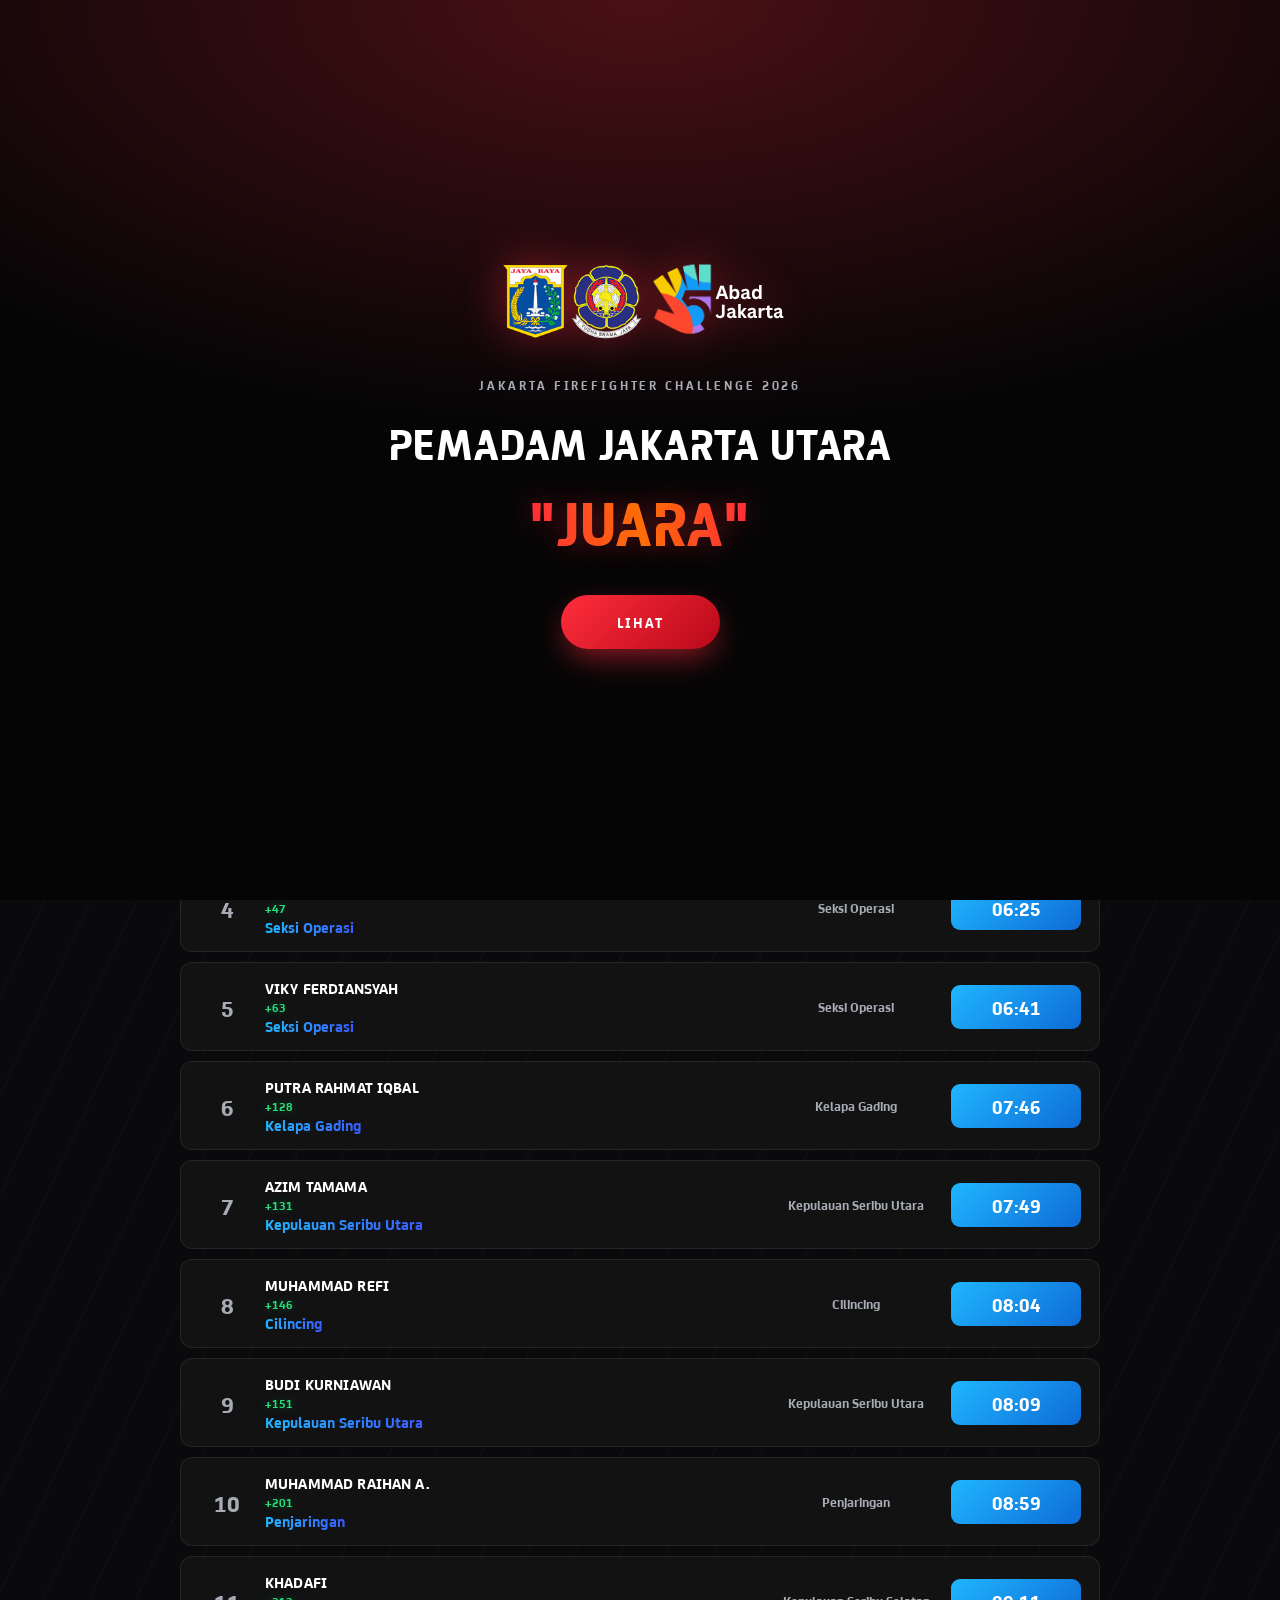
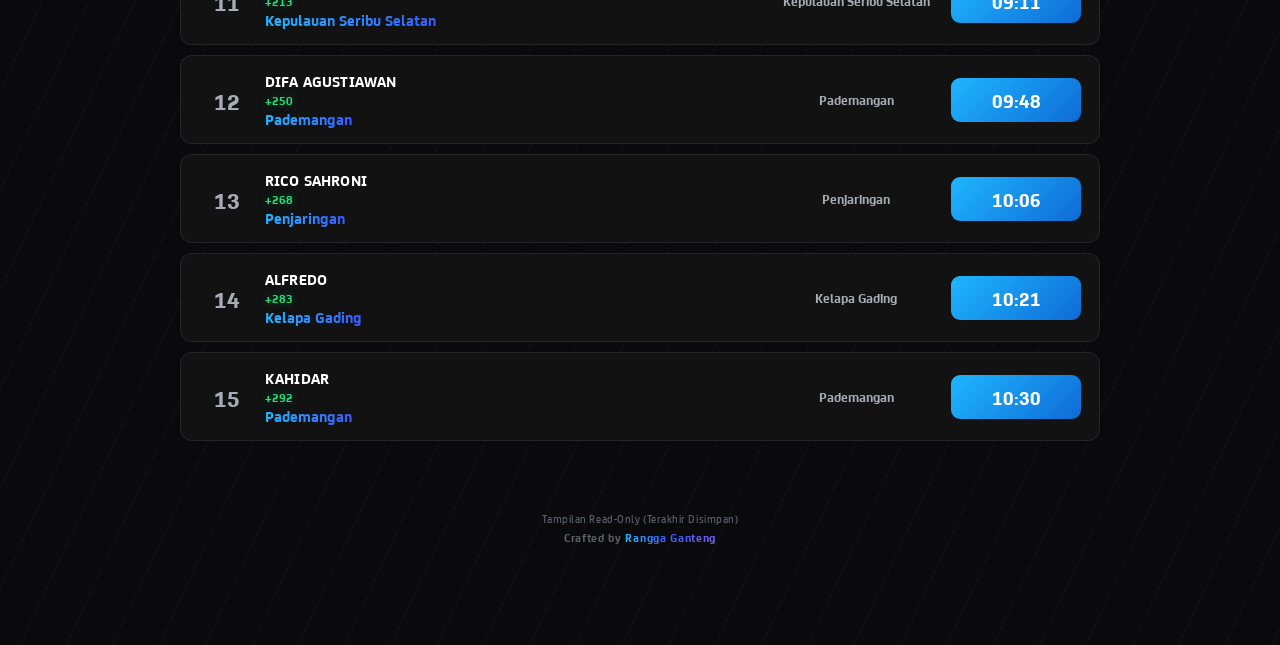
==== commit aac9abf1: "Update index.html ok" ====
--- a/index.html
+++ b/index.html
@@ -5,8 +5,205 @@
   <meta name="viewport" content="width=device-width, initial-scale=1.0">
   <title>JFFC 2026 — Standing Kontingen (Read Only)</title>
   
-  <!-- Memanggil file CSS -->
-  <link rel="stylesheet" href="style.css">
+  <style>
+    /* PANGGILAN FONT MOTOGP DARI FOLDER ASSETS */
+    @font-face {
+      font-family: 'MotoGP Display';
+      src: url('assets/MotoGPDisplay-Bold.woff2') format('woff2'),
+           url('assets/MotoGPDisplay-Bold.woff') format('woff'),
+           url('assets/MotoGPDisplay-Bold.ttf') format('truetype');
+      font-weight: bold;
+      font-style: normal;
+    }
+    @font-face {
+      font-family: 'MotoGP Text';
+      src: url('assets/MotoGPText-Regular.woff2') format('woff2'),
+           url('assets/MotoGPText-Regular.woff') format('woff'),
+           url('assets/MotoGPText-Regular.ttf') format('truetype');
+      font-weight: normal;
+      font-style: normal;
+    }
+    @font-face {
+      font-family: 'MotoGP Text';
+      src: url('assets/MotoGPText-Bold.woff2') format('woff2'),
+           url('assets/MotoGPText-Bold.woff') format('woff'),
+           url('assets/MotoGPText-Bold.ttf') format('truetype');
+      font-weight: bold;
+      font-style: normal;
+    }
+
+    :root {
+      --bg-deep: #0a0a0c; --bg-panel: #141416; --bg-panel-2: #1b1b1e;
+      --line: rgba(255, 255, 255, 0.08); --red-1: #ff2d3b; --red-2: #b8091a;
+      --water-1: #1fb6ff; --water-2: #0e6bd6; --text-hi: #ffffff;
+      --text-mid: #a7abb3; --text-dim: #5c6068;
+    }
+    * { box-sizing: border-box; }
+    
+    /* Ganti Font Family Utama ke MotoGP Text */
+    html, body { 
+      margin: 0; padding: 0; min-height: 100%; 
+      background-color: var(--bg-deep); color: var(--text-hi); 
+      font-family: 'MotoGP Text', sans-serif; /* UPDATE FONT */
+      overflow-x: hidden; 
+    }
+    
+    #app { position: relative; min-height: 100vh; background: repeating-linear-gradient(115deg, rgba(255,255,255,0.015) 0px, rgba(255,255,255,0.015) 2px, transparent 2px, transparent 42px), radial-gradient(ellipse 90% 60% at 50% -10%, rgba(255,45,59,0.16), transparent 60%); }
+    #fireCanvas { position: fixed; top: 0; left: 0; width: 100%; height: 100%; z-index: 1; pointer-events: none; }
+    .bg-kiri, .bg-kanan { position: fixed; bottom: 0; z-index: 2; width: 40vw; max-width: 350px; pointer-events: none; }
+    .bg-kiri { left: 0; } .bg-kanan { right: 0; }
+    
+    .hero { text-align: center; padding: 40px 20px 22px; position: relative; z-index: 5; }
+    .main-logo { height: 90px; margin: 0 auto 16px auto; display: block; object-fit: contain; }
+    .hero .eyebrow { font-family: 'MotoGP Text', sans-serif; font-size: 12.5px; font-weight: 700; letter-spacing: .2em; text-transform: uppercase; color: var(--text-mid); margin-bottom: 8px; }
+    
+    /* Ganti Judul ke MotoGP Display */
+    .hero h1 { margin: 0; font-family: 'MotoGP Display', sans-serif; letter-spacing: 0.05em; text-transform: uppercase; font-size: clamp(40px, 9vw, 80px); line-height: 1; background: linear-gradient(90deg, var(--red-1), var(--red-2)); -webkit-background-clip: text; background-clip: text; color: transparent; transition: .25s; }
+    .hero h1.braveheart { background: linear-gradient(90deg, var(--water-1), var(--water-2)); -webkit-background-clip: text; background-clip: text; }
+    .hero .sub { margin-top: 8px; font-size: 13.5px; font-weight: 700; color: var(--text-mid); letter-spacing: .1em; text-transform: uppercase; }
+    
+    .tabs { display: flex; justify-content: center; gap: 10px; margin: 24px 20px 8px; position: relative; z-index: 5; }
+    .tab-btn { padding: 12px 26px; border-radius: 999px; border: 1px solid var(--line); background: var(--bg-panel); color: var(--text-mid); font-size: 13.5px; font-weight: 800; letter-spacing: .04em; text-transform: uppercase; cursor: pointer; transition: .18s; }
+    .tab-btn.active.hl { background: linear-gradient(135deg, var(--red-1), var(--red-2)); color: #fff; border: none; box-shadow: 0 6px 18px rgba(255, 45, 59, 0.35); }
+    .tab-btn.active.bh { background: linear-gradient(135deg, var(--water-1), var(--water-2)); color: #fff; border: none; box-shadow: 0 6px 18px rgba(31, 182, 255, 0.35); }
+    .rule-hint { text-align: center; position: relative; z-index: 5; font-size: 11.5px; color: var(--text-dim); margin: 0 20px 20px; font-weight: 600; }
+    
+    .leader-banner { max-width: 960px; margin: 0 auto 34px; padding: 0 20px; position: relative; z-index: 5; }
+    .leader-card-wrap { position: relative; }
+    .leader-card { display: flex; align-items: center; gap: 0; border-radius: 16px; overflow: hidden; box-shadow: 0 18px 40px -10px rgba(255, 45, 59, 0.35); min-height: 118px; }
+    .leader-card.hl { background: linear-gradient(90deg, var(--red-2) 0%, var(--red-1) 55%, #7a0812 100%); }
+    .leader-card.bh { background: linear-gradient(90deg, var(--water-2) 0%, var(--water-1) 55%, #063a63 100%); box-shadow: 0 18px 40px -10px rgba(31, 182, 255, 0.35); }
+    
+    /* Ganti Font Inisial Pemimpin ke MotoGP Display */
+    .leader-avatar-slot { width: 118px; min-width: 118px; height: 118px; background: radial-gradient(circle at 35% 30%, rgba(255, 255, 255, 0.22), rgba(0, 0, 0, 0.35)); display: flex; align-items: center; justify-content: center; font-family: 'MotoGP Display', sans-serif; font-weight: bold; font-size: 42px; color: #fff; border-right: 1px solid rgba(255, 255, 255, 0.15); }
+    .leader-photo { position: absolute; z-index: 8; object-fit: cover; object-position: top center; filter: drop-shadow(0 12px 26px rgba(0,0,0,0.55)); pointer-events: none; }
+    
+    .leader-mid { flex: 1; padding: 14px 22px; min-width: 0; }
+    .leader-tag { font-family: 'MotoGP Text', sans-serif; display: inline-flex; align-items: center; gap: 6px; font-size: 11px; font-weight: bold; letter-spacing: .18em; text-transform: uppercase; color: rgba(255, 255, 255, 0.75); margin-bottom: 6px; }
+    .leader-tag .dot { width: 6px; height: 6px; border-radius: 50%; background: #fff; box-shadow: 0 0 6px #fff; }
+    .leader-name { font-weight: bold; letter-spacing: .01em; font-size: clamp(19px, 3.4vw, 30px); color: #fff; text-transform: uppercase; white-space: nowrap; overflow: hidden; text-overflow: ellipsis; }
+    .leader-meta { font-size: 12px; color: rgba(255, 255, 255, 0.75); font-weight: normal; margin-top: 4px; }
+    
+    /* Ganti Angka Leader ke MotoGP Display */
+    .leader-score-box { width: 160px; min-width: 160px; height: 118px; background: rgba(0, 0, 0, 0.35); display: flex; flex-direction: column; align-items: center; justify-content: center; border-left: 1px solid rgba(255, 255, 255, 0.15); padding: 0 8px; }
+    .leader-score-box .lbl { font-size: 10px; font-weight: bold; letter-spacing: .16em; color: rgba(255, 255, 255, 0.6); margin-bottom: 2px; text-transform: uppercase; }
+    .leader-score-box .val { font-family: 'MotoGP Display', sans-serif; font-weight: bold; font-size: clamp(22px, 3.6vw, 34px); color: #fff; text-align: center; }
+    
+    .table-wrap { max-width: 960px; margin: 0 auto 50px; padding: 0 20px; position: relative; z-index: 5; }
+    .table-head { display: grid; gap: 10px; padding: 0 18px 10px; align-items: center; }
+    .table-head span { font-size: 10.5px; font-weight: bold; letter-spacing: .14em; text-transform: uppercase; color: var(--text-dim); }
+    
+    .table-wrap.cat-hl .table-head, .table-wrap.cat-hl .row { grid-template-columns: 56px 1fr 100px 110px 130px; }
+    .table-wrap.cat-bh .table-head, .table-wrap.cat-bh .row { grid-template-columns: 56px 1fr 170px 130px; }
+    
+    .row { display: grid; gap: 10px; align-items: center; background: rgba(20,20,22,0.85); backdrop-filter: blur(8px); border: 1px solid var(--line); border-radius: 12px; padding: 14px 18px; margin-bottom: 10px; }
+    .row.rank-1.hl { border-color: rgba(255, 45, 59, 0.45); box-shadow: 0 0 0 1px rgba(255, 45, 59, 0.2) inset; }
+    .row.rank-1.bh { border-color: rgba(31, 182, 255, 0.45); box-shadow: 0 0 0 1px rgba(31, 182, 255, 0.2) inset; }
+    
+    /* Ganti Nomor Urut ke MotoGP Display */
+    .rank-num { font-family: 'MotoGP Display', sans-serif; font-weight: bold; font-size: 24px; color: var(--text-mid); text-align: center; }
+    .row.rank-1.hl .rank-num { color: var(--red-1); }
+    .row.rank-1.bh .rank-num { color: var(--water-1); }
+    .row.rank-2 .rank-num { color: var(--silver); }
+    .row.rank-3 .rank-num { color: var(--bronze); }
+    
+    .name-cell { min-width: 0; }
+    .name-cell .nm { font-weight: bold; font-size: 15.5px; text-transform: uppercase; letter-spacing: .01em; color: var(--text-hi); white-space: nowrap; overflow: hidden; text-overflow: ellipsis; }
+    .row.bh .sub-data span:first-child { background: linear-gradient(90deg, #1fb6ff, #3a5bff); -webkit-background-clip: text; background-clip: text; color: transparent; font-weight: bold; }
+    .name-cell .gap { font-size: 11.5px; color: #22e07a !important; margin-top: 2px; font-weight: bold; text-shadow: 0 0 10px rgba(34, 224, 122, 0.35); }
+    
+    .data-cell { text-align: center; }
+    .data-cell .v { font-family: 'MotoGP Text', monospace; font-weight: bold; font-size: 14px; color: var(--text-mid); }
+    
+    .score-box { border-radius: 9px; padding: 9px 6px; text-align: center; }
+    .score-box.hl { background: linear-gradient(135deg, var(--red-1), var(--red-2)); }
+    .score-box.bh { background: linear-gradient(135deg, var(--water-1), var(--water-2)); }
+    
+    /* Ganti Angka Skor Tabel ke MotoGP Display */
+    .score-box .v { font-family: 'MotoGP Display', sans-serif; font-weight: bold; font-size: 20px; color: #fff; }
+    
+    .row.rank-1.hl .score-box { box-shadow: 0 6px 18px rgba(255, 45, 59, 0.4); }
+    .row.rank-1.bh .score-box { box-shadow: 0 6px 18px rgba(31, 182, 255, 0.4); }
+    
+    .empty-state { text-align: center; padding: 60px 20px; color: var(--text-dim); background: rgba(20,20,22,0.8); border-radius: 12px; border: 1px dashed var(--line); backdrop-filter: blur(5px); }
+    .empty-state p { font-size: 13.5px; font-weight: normal; margin: 0; }
+    
+    footer { display: flex; flex-direction: column; align-items: center; gap: 4px; padding: 20px 20px 100px; color: var(--text-dim); font-size: 11px; position: relative; z-index: 5; letter-spacing: .05em; }
+    .footer-credit { font-size: 11.5px; font-weight: bold; letter-spacing: .06em; }
+    .footer-credit .name { background: linear-gradient(90deg, #1fb6ff, #3a5bff, #7b5cff); -webkit-background-clip: text; background-clip: text; color: transparent; }
+    
+    #musicToggle { position: fixed; top: 18px; right: 18px; z-index: 999; width: 52px; height: 52px; border-radius: 50%; border: 1px solid rgba(255,255,255,0.18); background: linear-gradient(135deg, rgba(255,45,59,0.85), rgba(255,123,0,0.85)); color: #fff; display: flex; align-items: center; justify-content: center; cursor: pointer; box-shadow: 0 4px 16px rgba(0,0,0,0.35); transition: transform 0.15s ease, box-shadow 0.15s ease, filter 0.2s ease; }
+    #musicToggle:hover { transform: translateY(-2px); box-shadow: 0 6px 20px rgba(0,0,0,0.45); }
+    #musicToggle.muted { filter: grayscale(1) brightness(0.75); }
+    #musicToggle .bars { display: flex; align-items: flex-end; gap: 3px; height: 18px; }
+    #musicToggle .bars span { width: 3px; background: #fff; border-radius: 2px; display: block; animation: musicBar 0.9s ease-in-out infinite; }
+    #musicToggle .bars span:nth-child(1) { height: 6px; animation-delay: 0s; }
+    #musicToggle .bars span:nth-child(2) { height: 16px; animation-delay: 0.15s; }
+    #musicToggle .bars span:nth-child(3) { height: 10px; animation-delay: 0.3s; }
+    #musicToggle .bars span:nth-child(4) { height: 14px; animation-delay: 0.45s; }
+    #musicToggle.muted .bars span { animation-play-state: paused; height: 4px !important; }
+    @keyframes musicBar { 0%, 100% { transform: scaleY(0.4); } 50% { transform: scaleY(1); } }
+    
+    @media (max-width: 640px) {
+      .table-head { display: none; }
+      .table-wrap.cat-hl .row { grid-template-columns: 36px 1fr 78px; grid-template-areas: "rank name score" "rank sub score"; row-gap: 4px; }
+      .table-wrap.cat-bh .row { grid-template-columns: 36px 1fr 78px; grid-template-areas: "rank name score" "rank sub score"; row-gap: 4px; }
+      .rank-num { grid-area: rank; font-size: 19px; }
+      .name-cell { grid-area: name; }
+      .name-cell .nm { font-size: 14px; }
+      .data-cell { display: none; }
+      .sub-data { display: flex; gap: 12px; margin-top: 3px; grid-area: sub; }
+      .sub-data span { font-size: 11px; color: var(--text-dim); font-weight: normal; font-family: 'MotoGP Text', monospace; }
+      .score-box { grid-area: score; padding: 9px 6px; margin: 0 auto; width: 100%; align-self: center; }
+      .score-box .v { font-size: 17px; }
+      .leader-card { flex-wrap: nowrap; align-items: stretch; }
+      .leader-avatar-slot { width: 76px; min-width: 76px; height: auto; font-size: 26px; align-self: stretch; }
+      .leader-mid { padding: 12px 10px; }
+      .leader-name { font-size: 17px; }
+      .leader-score-box { width: 92px; min-width: 92px; height: auto; align-self: stretch; border-left: 1px solid rgba(255, 255, 255, 0.15); border-top: none; flex-direction: column; gap: 2px; padding: 0 6px; }
+      .leader-score-box .val { font-size: 21px; }
+      #musicToggle { top: 12px; right: 12px; width: 46px; height: 46px; }
+    }
+    
+    .row:hover { border-color: var(--line); background: rgba(20,20,22,0.85); cursor: default; }
+    .row-actions { display: none !important; }
+    .fab-stack { display: none !important; }
+    .top-actions { display: none !important; }
+
+    /* ===== Intro Screen "JUARA" ===== */
+    .intro-screen {
+      position: fixed; inset: 0; z-index: 1000;
+      display: flex; flex-direction: column; align-items: center; justify-content: center;
+      gap: 20px; text-align: center; padding: 40px 24px;
+      background: radial-gradient(ellipse 120% 80% at 50% 0%, rgba(255,45,59,0.28), transparent 60%), #050506;
+      transition: opacity .5s ease, visibility .5s ease;
+    }
+    .intro-screen.hide { opacity: 0; visibility: hidden; pointer-events: none; }
+    .intro-logo { height: 100px; object-fit: contain; filter: drop-shadow(0 0 22px rgba(255,45,59,0.45)); margin-bottom: 4px; }
+    .intro-eyebrow { font-size: 13px; font-weight: bold; letter-spacing: .22em; text-transform: uppercase; color: var(--text-mid); font-family: 'MotoGP Text', sans-serif;}
+    
+    /* Ganti Font Judul Intro ke MotoGP Display */
+    .intro-title { margin: 0; font-family: 'MotoGP Display', sans-serif; letter-spacing: .03em; text-transform: uppercase; font-size: clamp(24px, 5.5vw, 46px); line-height: 1.25; color: #fff; }
+    .intro-title .juara {
+      display: inline-block; margin-top: 8px; font-size: clamp(34px, 7.5vw, 66px);
+      background: linear-gradient(90deg, var(--red-1), #ff7b00, var(--red-1));
+      -webkit-background-clip: text; background-clip: text; color: transparent;
+      text-shadow: 0 0 30px rgba(255,45,59,0.4);
+    }
+    .btn-lihat {
+      margin-top: 14px; padding: 17px 56px; border-radius: 999px; border: none; cursor: pointer;
+      font-size: 15px; font-weight: bold; letter-spacing: .12em; text-transform: uppercase; color: #fff;
+      background: linear-gradient(135deg, var(--red-1), var(--red-2));
+      box-shadow: 0 12px 32px -6px rgba(255, 45, 59, 0.6);
+      transition: transform .18s ease, box-shadow .18s ease;
+      font-family: 'MotoGP Text', sans-serif;
+    }
+    .btn-lihat:hover { transform: translateY(-3px) scale(1.03); box-shadow: 0 16px 36px -6px rgba(255, 45, 59, 0.75); }
+    .btn-lihat:active { transform: translateY(0) scale(0.97); }
+    @media (max-width: 640px) {
+      .intro-logo { height: 76px; }
+    }
+  </style>
 </head>
 <body>
   
@@ -61,7 +258,222 @@
     </footer>
   </div>
 
-  <!-- Memanggil file JavaScript -->
-  <script src="script.js"></script>
+  <script>
+    const data = [{"id":"1783568136702lv8m4olq4od","kategori":"Braveheart","kontingen":"Seksi Operasi","namaAtlet":"Singgih","waktu":"06:20","score":380},{"id":"1783568634407by880n6ll7a","kategori":"Braveheart","kontingen":"Seksi Operasi","namaAtlet":"Viky Ferdiansyah","waktu":"06:41","score":401},{"id":"178356865832271t6eifddo6","kategori":"Braveheart","kontingen":"Seksi Operasi","namaAtlet":"Handoyo","waktu":"05:38","score":338},{"id":"1783568676958vb7jh1fm4fg","kategori":"Braveheart","kontingen":"Penjaringan","namaAtlet":"Muhammad Raihan A.","waktu":"08:59","score":539},{"id":"1783568720892887e3ipnd13","kategori":"Braveheart","kontingen":"Kepulauan Seribu Utara","namaAtlet":"Budi Kurniawan","waktu":"08:09","score":489},{"id":"1783568751882sh69iyj903l","kategori":"Braveheart","kontingen":"Kelapa Gading","namaAtlet":"Alfredo","waktu":"10:21","score":621},{"id":"17835687822632am468qv7j9","kategori":"Braveheart","kontingen":"Pademangan","namaAtlet":"Kahidar","waktu":"10:30","score":630},{"id":"17835688264747qufwxn9ay8","kategori":"Braveheart","kontingen":"Penjaringan","namaAtlet":"Rico Sahroni","waktu":"10:06","score":606},{"id":"1783571895767swfv9t2103","kategori":"Braveheart","kontingen":"Cilincing","namaAtlet":"Muhammad Refi","waktu":"08:04","score":484},{"id":"17835719177348zbx0tc4pyq","kategori":"Braveheart","kontingen":"Kepulauan Seribu Selatan","namaAtlet":"Khadafi","waktu":"09:11","score":551},{"id":"1783571949579glwvq6ll4rq","kategori":"Braveheart","kontingen":"Pademangan","namaAtlet":"Difa Agustiawan","waktu":"09:48","score":588},{"id":"1783572352032p0i48je716q","kategori":"Braveheart","kontingen":"Seksi Operasi","namaAtlet":"Aditya","waktu":"06:25","score":385},{"id":"1783581178693795upj6fha5","kategori":"Braveheart","kontingen":"Kelapa Gading","namaAtlet":"Putra Rahmat Iqbal","waktu":"07:46","score":466},{"id":"1783581212555ctat87zo10k","kategori":"Braveheart","kontingen":"Penjaringan","namaAtlet":"Muhammad Yusril","waktu":"06:22","score":382},{"id":"1783581791385d3uiraj4jy7","kategori":"Braveheart","kontingen":"Kepulauan Seribu Utara","namaAtlet":"Azim Tamama","waktu":"07:49","score":469}];
+    let activeCat = 'Braveheart';
+
+    const canvas = document.getElementById('fireCanvas');
+    const ctx = canvas.getContext('2d');
+    let sparks = [];
+    function resizeCanvas() { canvas.width = window.innerWidth; canvas.height = window.innerHeight; }
+    window.addEventListener('resize', resizeCanvas); resizeCanvas();
+    class Spark {
+        constructor() {
+            this.x = Math.random() * canvas.width;
+            this.y = canvas.height + Math.random() * 100;
+            this.size = Math.random() * 4 + 1;
+            this.speedY = Math.random() * -3 - 1;
+            this.speedX = Math.random() * 2 - 1;
+            this.life = 1;
+            const colors = ['#ffc93c', '#ff2d3b', '#e08a4b', '#ff7b00'];
+            this.color = colors[Math.floor(Math.random() * colors.length)];
+        }
+        update() {
+            this.x += this.speedX; this.y += this.speedY;
+            if (this.size > 0.1) this.size -= 0.03;
+            this.life -= 0.005;
+        }
+        draw() {
+            ctx.globalAlpha = Math.max(0, this.life);
+            ctx.fillStyle = this.color; ctx.shadowBlur = 10; ctx.shadowColor = this.color;
+            ctx.beginPath(); ctx.arc(this.x, this.y, this.size, 0, Math.PI * 2); ctx.fill();
+            ctx.shadowBlur = 0;
+        }
+    }
+    function animate() {
+        ctx.clearRect(0, 0, canvas.width, canvas.height);
+        if (sparks.length < 150) sparks.push(new Spark());
+        for (let i = 0; i < sparks.length; i++) {
+            sparks[i].update(); sparks[i].draw();
+            if (sparks[i].life <= 0 || sparks[i].size <= 0.1) { sparks.splice(i, 1); i--; }
+        }
+        requestAnimationFrame(animate);
+    }
+    animate();
+
+    const leaderBanner = document.getElementById('leaderBanner');
+    const tableBody = document.getElementById('tableBody');
+    const tableWrap = document.getElementById('tableWrap');
+    const headHL = document.getElementById('headHL');
+    const headBH = document.getElementById('headBH');
+    const heroTitle = document.getElementById('heroTitle');
+    const ruleHint = document.getElementById('ruleHint');
+    const tabHL = document.getElementById('tabHL');
+    const tabBH = document.getElementById('tabBH');
+
+    const CAT_INFO = {
+      Hoselaying: { cls:'hl', rule:'Peringkat berdasarkan Nilai Akhir/Score TERTINGGI', order:'desc' },
+      Braveheart: { cls:'bh', rule:'Peringkat individu atlet berdasarkan WAKTU TERCEPAT (terendah)', order:'asc' }
+    };
+    function fmtNum(n){ const num = Number(n)||0; return num % 1 === 0 ? num.toString() : num.toFixed(2); }
+    function escapeHtml(str){ return String(str).replace(/[&<>"']/g, c => ({'&':'&amp;','<':'&lt;','>':'&gt;','"':'&quot;',"'":'&#39;'}[c])); }
+    function initials(name){ return String(name).trim().split(/\s+/).map(w=>w[0]).join('').slice(0,2).toUpperCase(); }
+    function photoSlug(name){ return String(name).trim().toLowerCase().replace(/[^a-z0-9]+/g, ''); }
+
+    function positionLeaderPhoto(){
+      const wrap = document.querySelector('.leader-card-wrap');
+      const slot = document.querySelector('.leader-avatar-slot');
+      const photo = document.querySelector('.leader-photo');
+      if(!wrap || !slot || !photo) return;
+      const isMobile = window.innerWidth <= 640;
+      const wrapRect = wrap.getBoundingClientRect();
+      const slotRect = slot.getBoundingClientRect();
+      const widthScale = isMobile ? 1.3 : 1.25;
+      const heightScale = isMobile ? 1.5 : 1.65;
+      let w = slotRect.width * widthScale;
+      let h = slotRect.height * heightScale;
+      let top = slotRect.bottom - wrapRect.top - h;
+
+      const hint = document.getElementById('ruleHint');
+      if(hint){
+        const hintRect = hint.getBoundingClientRect();
+        const minTop = (hintRect.bottom - wrapRect.top) + 10;
+        if(top < minTop){
+          h -= (minTop - top);
+          top = minTop;
+        }
+      }
+
+      photo.style.width = w + 'px';
+      photo.style.height = h + 'px';
+      photo.style.left = (slotRect.left - wrapRect.left) + 'px';
+      photo.style.top = top + 'px';
+    }
+    window.addEventListener('resize', positionLeaderPhoto);
+    
+    function getSorted(cat){
+      const rows = data.filter(d=>d.kategori === cat);
+      const order = CAT_INFO[cat].order;
+      return [...rows].sort((a,b)=> order === 'asc' ? (a.score-b.score) : (b.score-a.score));
+    }
+    
+    function render(){
+      heroTitle.textContent = activeCat.toUpperCase();
+      heroTitle.classList.toggle('braveheart', activeCat === 'Braveheart');
+      ruleHint.textContent = CAT_INFO[activeCat].rule;
+      tabHL.classList.toggle('active', activeCat==='Hoselaying');
+      tabBH.classList.toggle('active', activeCat==='Braveheart');
+      tableWrap.classList.toggle('cat-hl', activeCat==='Hoselaying');
+      tableWrap.classList.toggle('cat-bh', activeCat==='Braveheart');
+      headHL.style.display = activeCat==='Hoselaying' ? 'grid' : 'none';
+      headBH.style.display = activeCat==='Braveheart' ? 'grid' : 'none';
+
+      const info = CAT_INFO[activeCat];
+      const sorted = getSorted(activeCat);
+      const leaderScore = sorted.length ? sorted[0].score : 0;
+      const isBH = activeCat === 'Braveheart';
+
+      if(sorted.length === 0){
+        leaderBanner.innerHTML = '<div class="leader-empty">Belum ada data untuk kategori ' + activeCat + '.</div>';
+        tableBody.innerHTML = '<div class="empty-state"><p>Tabel standing masih kosong</p></div>';
+        return;
+      }
+
+      const l = sorted[0];
+      const leadName = isBH ? l.namaAtlet : l.kontingen;
+      const leadMeta = isBH ? ('Kontingen ' + escapeHtml(l.kontingen)) : ('Nilai ' + fmtNum(l.nilai) + ' &middot; Waktu ' + (l.waktu || '—'));
+      leaderBanner.innerHTML = `
+        <div class="leader-card-wrap">
+          <div class="leader-card ${info.cls}">
+            <div class="leader-avatar-slot">${initials(leadName)}</div>
+            <div class="leader-mid">
+              <div class="leader-tag"><span class="dot"></span>Leader</div>
+              <div class="leader-name">${escapeHtml(leadName)}</div>
+              <div class="leader-meta">${leadMeta}</div>
+            </div>
+            <div class="leader-score-box">
+              <div class="lbl">${isBH ? 'Waktu' : 'Score'}</div>
+              <div class="val">${isBH ? (l.waktu || fmtNum(l.score)) : fmtNum(l.score)}</div>
+            </div>
+          </div>
+          <img src="assets/${photoSlug(leadName)}.png" alt="${escapeHtml(leadName)}" class="leader-photo" onerror="this.style.display='none'; this.previousElementSibling.querySelector('.leader-avatar-slot').textContent='${initials(leadName)}';">
+        </div>`;
+      positionLeaderPhoto();
+
+      tableBody.innerHTML = sorted.map((row, i)=>{
+        const rank = i+1;
+        let gapHtml = '';
+        if(rank > 1){
+          const diff = info.order === 'asc' ? (row.score - leaderScore) : (leaderScore - row.score);
+          gapHtml = '<div class="gap">' + (info.order === 'asc' ? '+' : '-') + fmtNum(Math.abs(diff)) + '</div>';
+        }
+        if(isBH){
+          return `
+          <div class="row rank-${rank} bh">
+            <div class="rank-num">${rank}</div>
+            <div class="name-cell">
+              <div class="nm">${escapeHtml(row.namaAtlet)}</div>${gapHtml}
+              <div class="sub-data"><span>${escapeHtml(row.kontingen)}</span></div>
+            </div>
+            <div class="data-cell"><div class="v">${escapeHtml(row.kontingen)}</div></div>
+            <div class="score-box bh"><div class="v">${row.waktu || fmtNum(row.score)}</div></div>
+          </div>`;
+        }
+        return `
+        <div class="row rank-${rank} hl">
+          <div class="rank-num">${rank}</div>
+          <div class="name-cell">
+            <div class="nm">${escapeHtml(row.kontingen)}</div>${gapHtml}
+            <div class="sub-data"><span>Nilai ${fmtNum(row.nilai)}</span></div>
+          </div>
+          <div class="data-cell"><div class="v">${fmtNum(row.nilai)}</div></div>
+          <div class="data-cell"><div class="v">${row.waktu || '—'}</div></div>
+          <div class="score-box hl"><div class="v">${fmtNum(row.score)}</div></div>
+        </div>`;
+      }).join('');
+    }
+
+    tabHL.addEventListener('click', ()=> { activeCat = 'Hoselaying'; render(); });
+    tabBH.addEventListener('click', ()=> { activeCat = 'Braveheart'; render(); });
+    render();
+
+    const bgMusic = document.getElementById('bgMusic');
+    const musicToggle = document.getElementById('musicToggle');
+    let musicOn = true; 
+
+    function setMusicState(on){
+      musicOn = on;
+      musicToggle.classList.toggle('muted', !on);
+      if(on){
+        bgMusic.play().catch(()=>{ });
+      } else {
+        bgMusic.pause();
+      }
+    }
+
+    musicToggle.addEventListener('click', ()=> setMusicState(!musicOn));
+    musicToggle.classList.remove('muted');
+
+    bgMusic.play().catch(()=>{
+      const unlock = () => {
+        if(musicOn){ bgMusic.play().catch(()=>{}); }
+        window.removeEventListener('click', unlock);
+        window.removeEventListener('touchstart', unlock);
+        window.removeEventListener('keydown', unlock);
+      };
+      window.addEventListener('click', unlock, { once:true });
+      window.addEventListener('touchstart', unlock, { once:true });
+      window.addEventListener('keydown', unlock, { once:true });
+    });
+
+    const introScreen = document.getElementById('introScreen');
+    const lihatBtn = document.getElementById('lihatBtn');
+    if(lihatBtn){
+      lihatBtn.addEventListener('click', function(){
+        introScreen.classList.add('hide');
+        setMusicState(true);
+      });
+    }
+  </script>
 </body>
 </html>
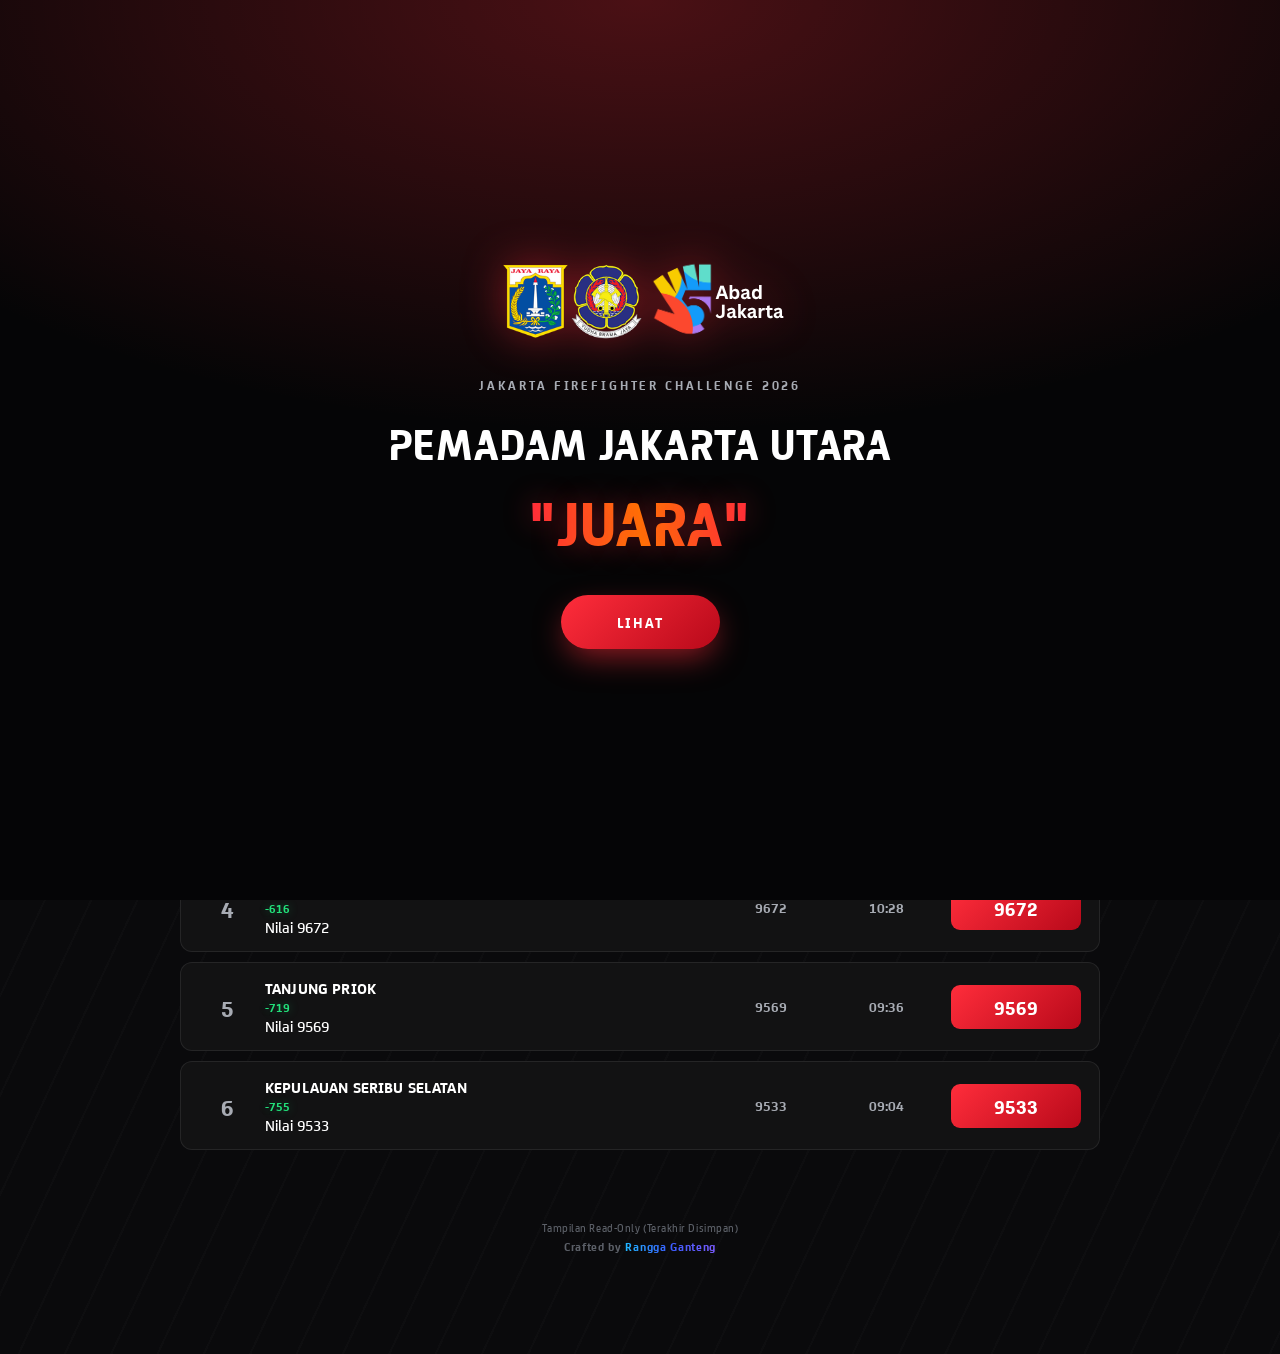
==== commit c07f3498: "Update index.html" ====
--- a/index.html
+++ b/index.html
@@ -259,8 +259,8 @@
   </div>
 
   <script>
-    const data = [{"id":"1783568136702lv8m4olq4od","kategori":"Braveheart","kontingen":"Seksi Operasi","namaAtlet":"Singgih","waktu":"06:20","score":380},{"id":"1783568634407by880n6ll7a","kategori":"Braveheart","kontingen":"Seksi Operasi","namaAtlet":"Viky Ferdiansyah","waktu":"06:41","score":401},{"id":"178356865832271t6eifddo6","kategori":"Braveheart","kontingen":"Seksi Operasi","namaAtlet":"Handoyo","waktu":"05:38","score":338},{"id":"1783568676958vb7jh1fm4fg","kategori":"Braveheart","kontingen":"Penjaringan","namaAtlet":"Muhammad Raihan A.","waktu":"08:59","score":539},{"id":"1783568720892887e3ipnd13","kategori":"Braveheart","kontingen":"Kepulauan Seribu Utara","namaAtlet":"Budi Kurniawan","waktu":"08:09","score":489},{"id":"1783568751882sh69iyj903l","kategori":"Braveheart","kontingen":"Kelapa Gading","namaAtlet":"Alfredo","waktu":"10:21","score":621},{"id":"17835687822632am468qv7j9","kategori":"Braveheart","kontingen":"Pademangan","namaAtlet":"Kahidar","waktu":"10:30","score":630},{"id":"17835688264747qufwxn9ay8","kategori":"Braveheart","kontingen":"Penjaringan","namaAtlet":"Rico Sahroni","waktu":"10:06","score":606},{"id":"1783571895767swfv9t2103","kategori":"Braveheart","kontingen":"Cilincing","namaAtlet":"Muhammad Refi","waktu":"08:04","score":484},{"id":"17835719177348zbx0tc4pyq","kategori":"Braveheart","kontingen":"Kepulauan Seribu Selatan","namaAtlet":"Khadafi","waktu":"09:11","score":551},{"id":"1783571949579glwvq6ll4rq","kategori":"Braveheart","kontingen":"Pademangan","namaAtlet":"Difa Agustiawan","waktu":"09:48","score":588},{"id":"1783572352032p0i48je716q","kategori":"Braveheart","kontingen":"Seksi Operasi","namaAtlet":"Aditya","waktu":"06:25","score":385},{"id":"1783581178693795upj6fha5","kategori":"Braveheart","kontingen":"Kelapa Gading","namaAtlet":"Putra Rahmat Iqbal","waktu":"07:46","score":466},{"id":"1783581212555ctat87zo10k","kategori":"Braveheart","kontingen":"Penjaringan","namaAtlet":"Muhammad Yusril","waktu":"06:22","score":382},{"id":"1783581791385d3uiraj4jy7","kategori":"Braveheart","kontingen":"Kepulauan Seribu Utara","namaAtlet":"Azim Tamama","waktu":"07:49","score":469}];
-    let activeCat = 'Braveheart';
+    const data = [{"id":"1783568136702lv8m4olq4od","kategori":"Braveheart","kontingen":"Seksi Operasi","namaAtlet":"Singgih","waktu":"06:20","score":380},{"id":"1783568634407by880n6ll7a","kategori":"Braveheart","kontingen":"Seksi Operasi","namaAtlet":"Viky Ferdiansyah","waktu":"06:41","score":401},{"id":"178356865832271t6eifddo6","kategori":"Braveheart","kontingen":"Seksi Operasi","namaAtlet":"Handoyo","waktu":"05:38","score":338},{"id":"1783568676958vb7jh1fm4fg","kategori":"Braveheart","kontingen":"Penjaringan","namaAtlet":"Muhammad Raihan A.","waktu":"08:59","score":539},{"id":"1783568720892887e3ipnd13","kategori":"Braveheart","kontingen":"Kepulauan Seribu Utara","namaAtlet":"Budi Kurniawan","waktu":"08:09","score":489},{"id":"1783568751882sh69iyj903l","kategori":"Braveheart","kontingen":"Kelapa Gading","namaAtlet":"Alfredo","waktu":"10:21","score":621},{"id":"17835687822632am468qv7j9","kategori":"Braveheart","kontingen":"Pademangan","namaAtlet":"Kahidar","waktu":"10:30","score":630},{"id":"17835688264747qufwxn9ay8","kategori":"Braveheart","kontingen":"Penjaringan","namaAtlet":"Rico Sahroni","waktu":"10:06","score":606},{"id":"1783571895767swfv9t2103","kategori":"Braveheart","kontingen":"Cilincing","namaAtlet":"Muhammad Refi","waktu":"08:04","score":484},{"id":"17835719177348zbx0tc4pyq","kategori":"Braveheart","kontingen":"Kepulauan Seribu Selatan","namaAtlet":"Khadafi","waktu":"09:11","score":551},{"id":"1783571949579glwvq6ll4rq","kategori":"Braveheart","kontingen":"Pademangan","namaAtlet":"Difa Agustiawan","waktu":"09:48","score":588},{"id":"1783572352032p0i48je716q","kategori":"Braveheart","kontingen":"Seksi Operasi","namaAtlet":"Aditya","waktu":"06:25","score":385},{"id":"1783581178693795upj6fha5","kategori":"Braveheart","kontingen":"Kelapa Gading","namaAtlet":"Putra Rahmat Iqbal","waktu":"07:46","score":466},{"id":"1783581212555ctat87zo10k","kategori":"Braveheart","kontingen":"Penjaringan","namaAtlet":"Muhammad Yusril","waktu":"06:22","score":382},{"id":"1783581791385d3uiraj4jy7","kategori":"Braveheart","kontingen":"Kepulauan Seribu Utara","namaAtlet":"Azim Tamama","waktu":"07:49","score":469},{"id":"178364713040565viktguh7r","kategori":"Hoselaying","kontingen":"Kepulauan Seribu Selatan","nilai":9533,"waktu":"09:04","score":9533},{"id":"1783648077919uxzc7b6accl","kategori":"Hoselaying","kontingen":"Tanjung Priok","nilai":9569,"waktu":"09:36","score":9569},{"id":"1783651955571185sypzth7j","kategori":"Hoselaying","kontingen":"Kelapa Gading","nilai":102876,"waktu":"08:36","score":10288},{"id":"1783653934776vlglu81wqyb","kategori":"Hoselaying","kontingen":"Cilincing","nilai":9757,"waktu":"10:09","score":9757},{"id":"1783654610363nmlvaurl5c8","kategori":"Hoselaying","kontingen":"Seksi Operasi","nilai":10243,"waktu":"08:56","score":10243},{"id":"1783655224633ri5b32g5cim","kategori":"Hoselaying","kontingen":"Pademangan","nilai":9672,"waktu":"10:28","score":9672}];
+    let activeCat = 'Hoselaying';
 
     const canvas = document.getElementById('fireCanvas');
     const ctx = canvas.getContext('2d');
